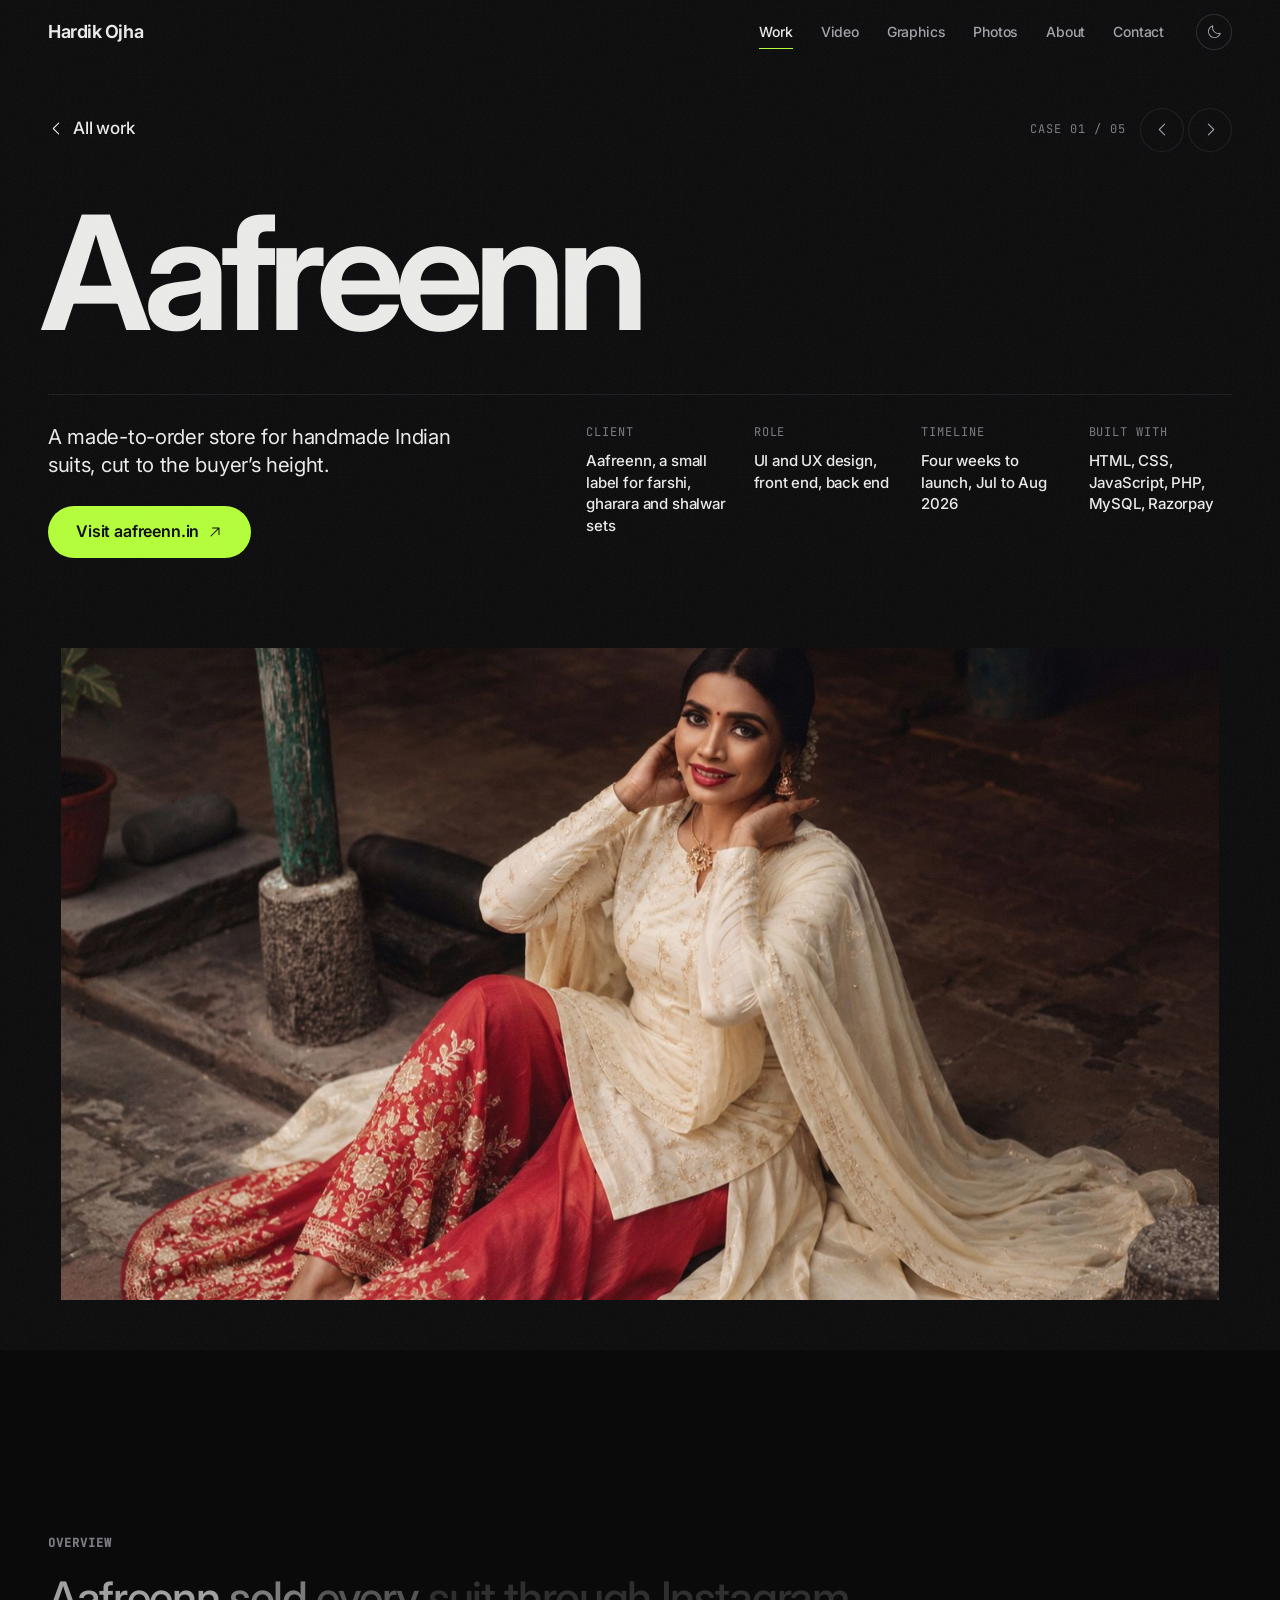
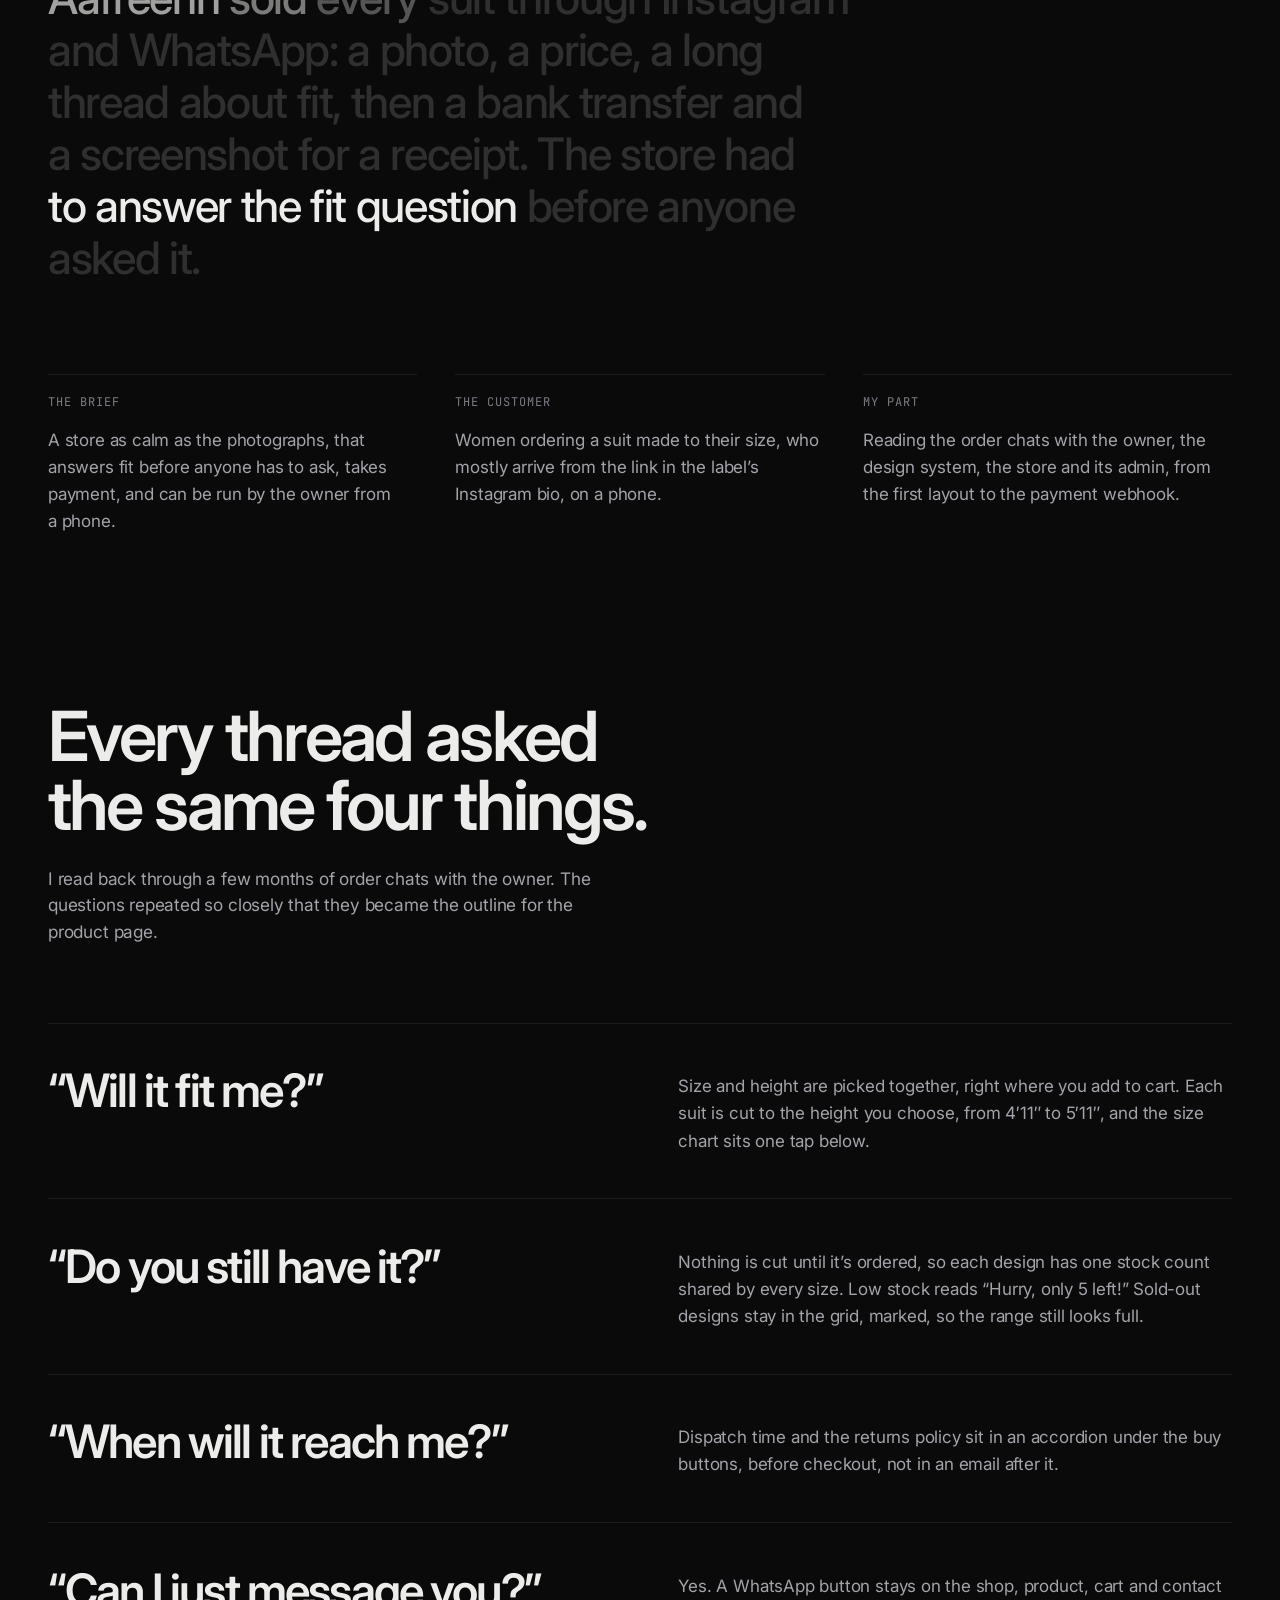
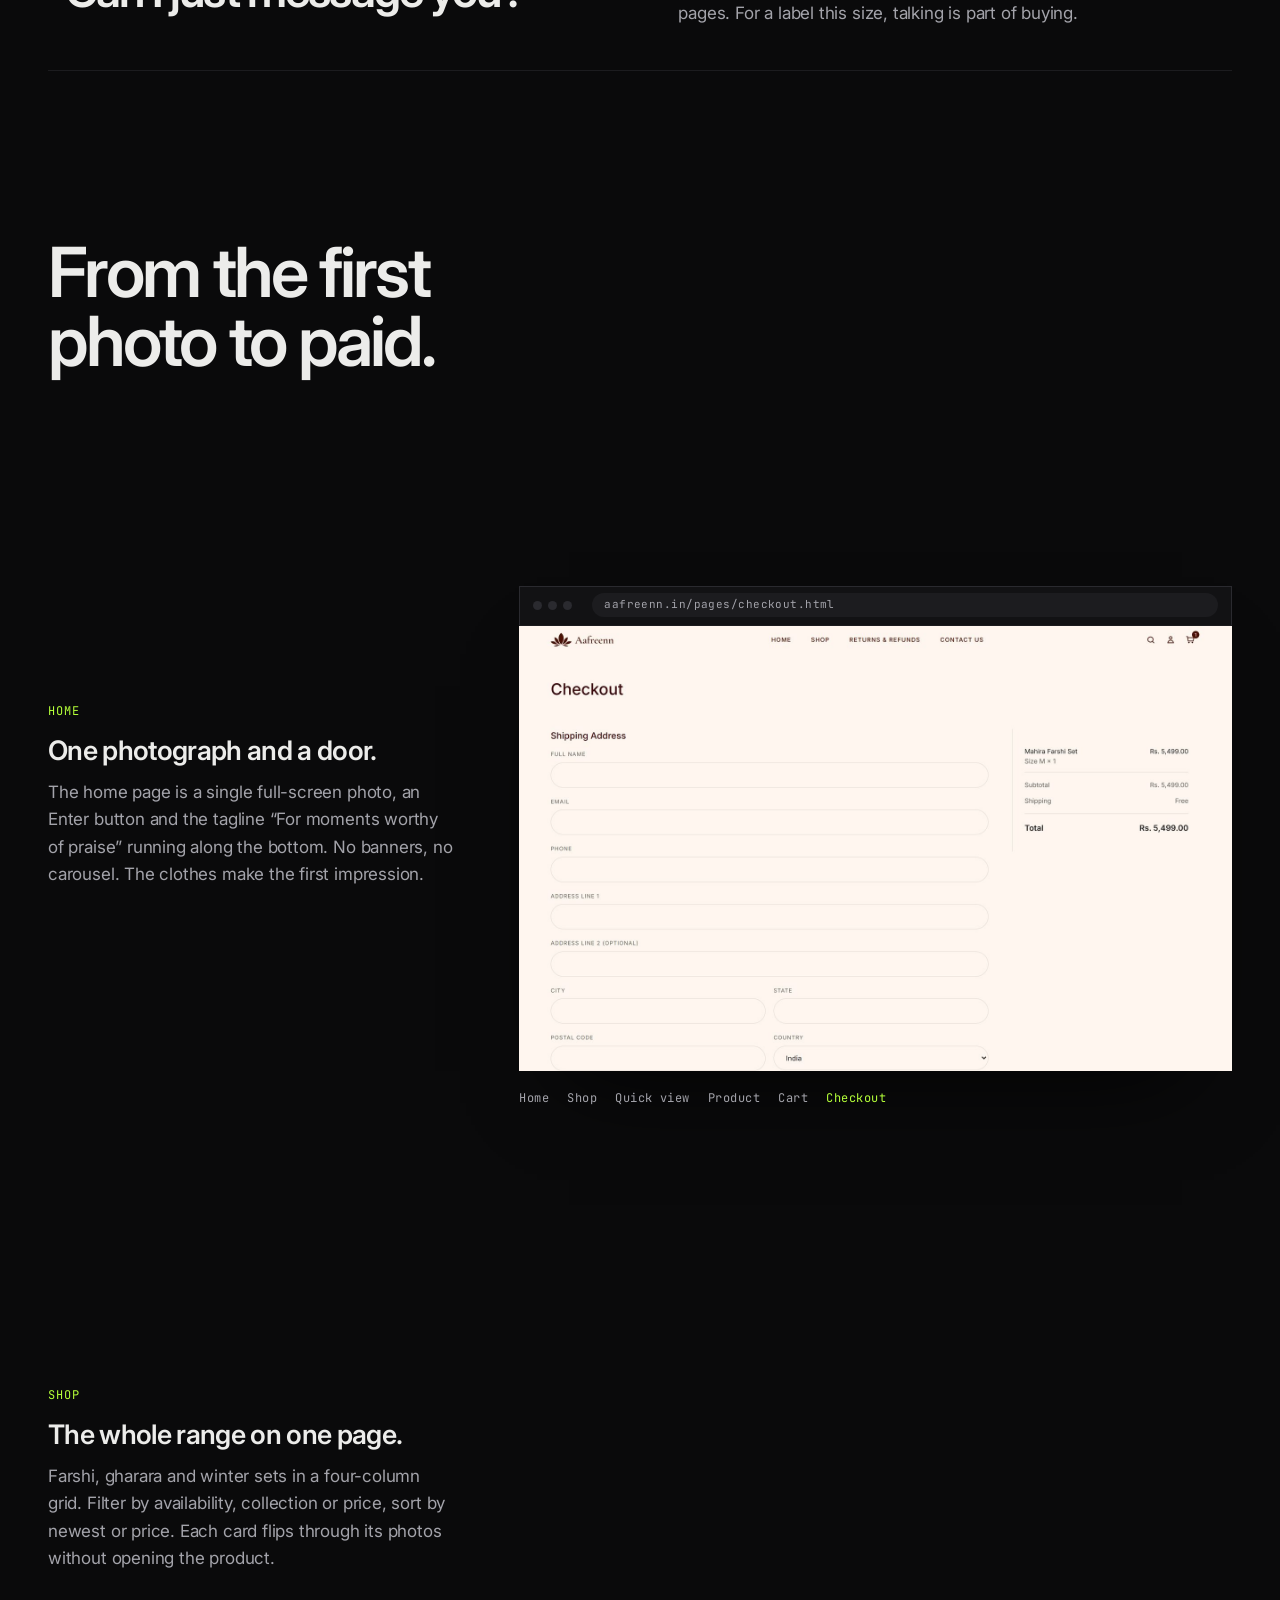
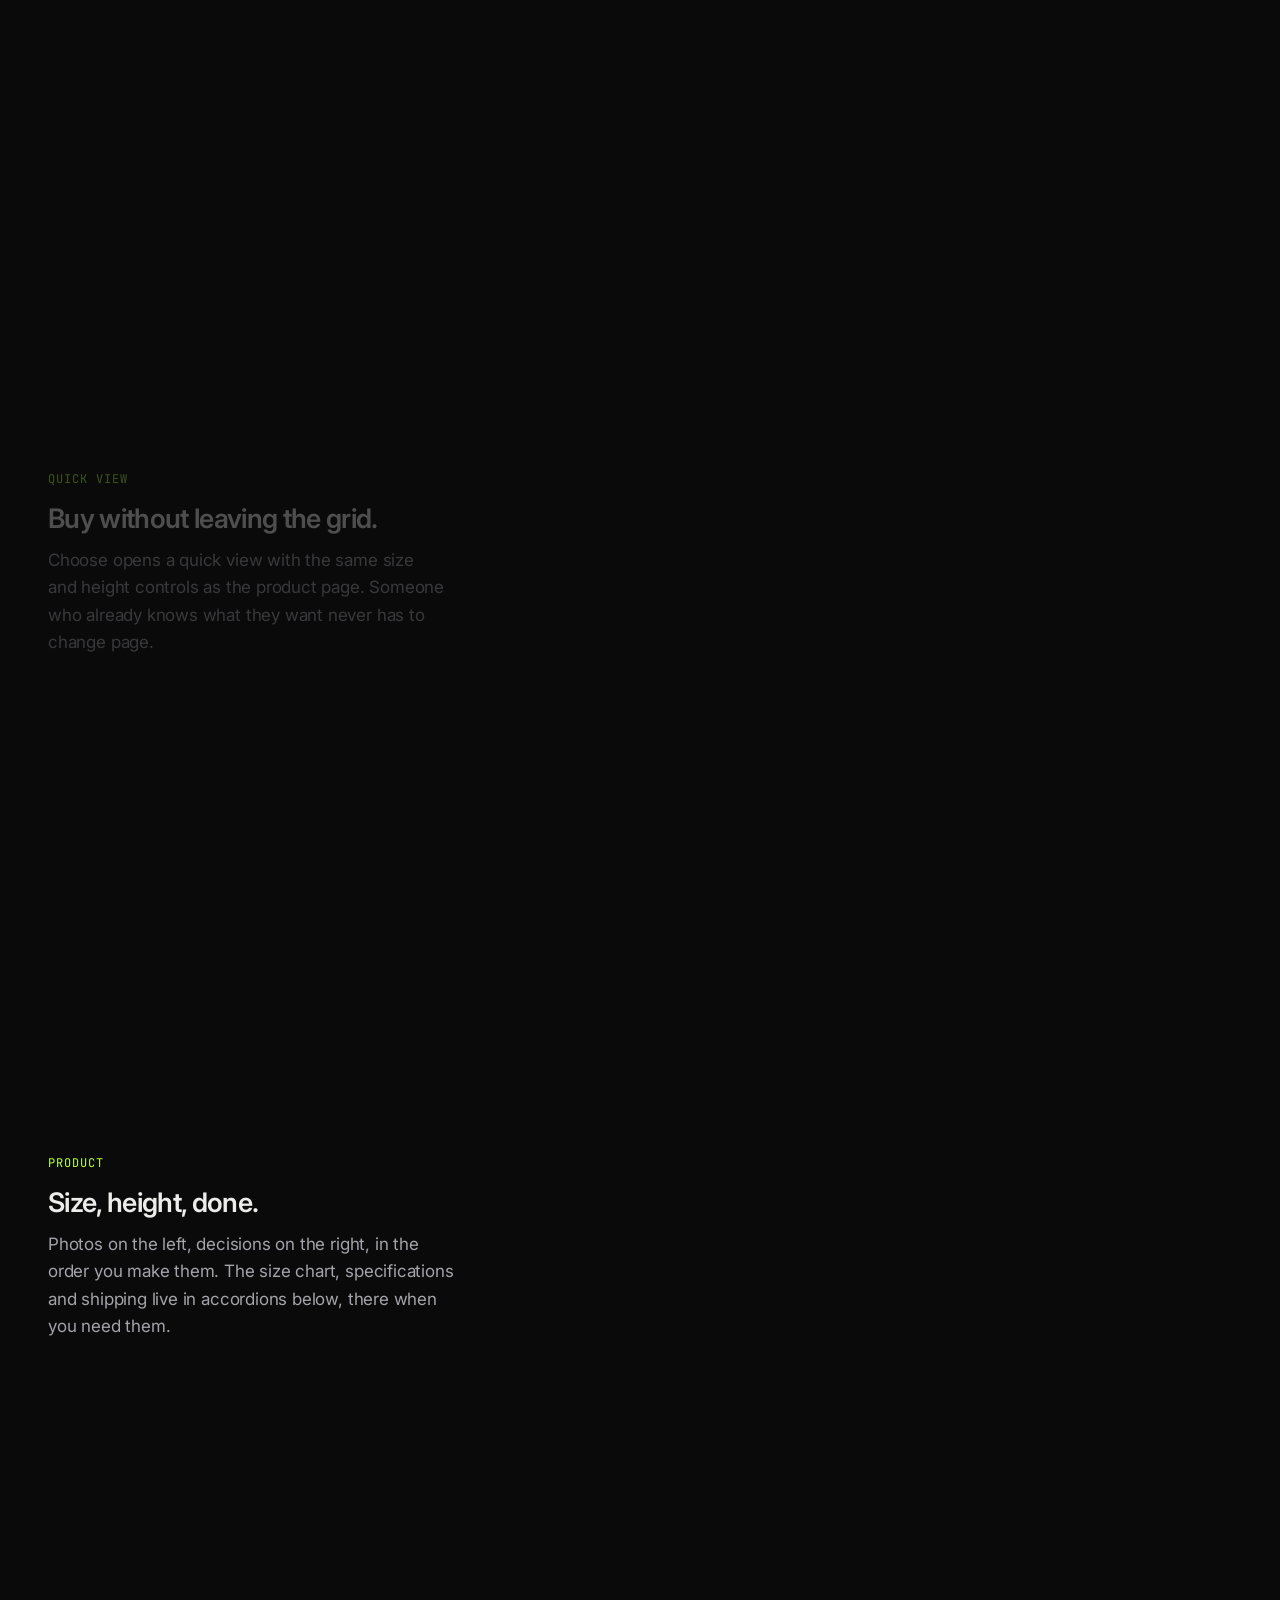
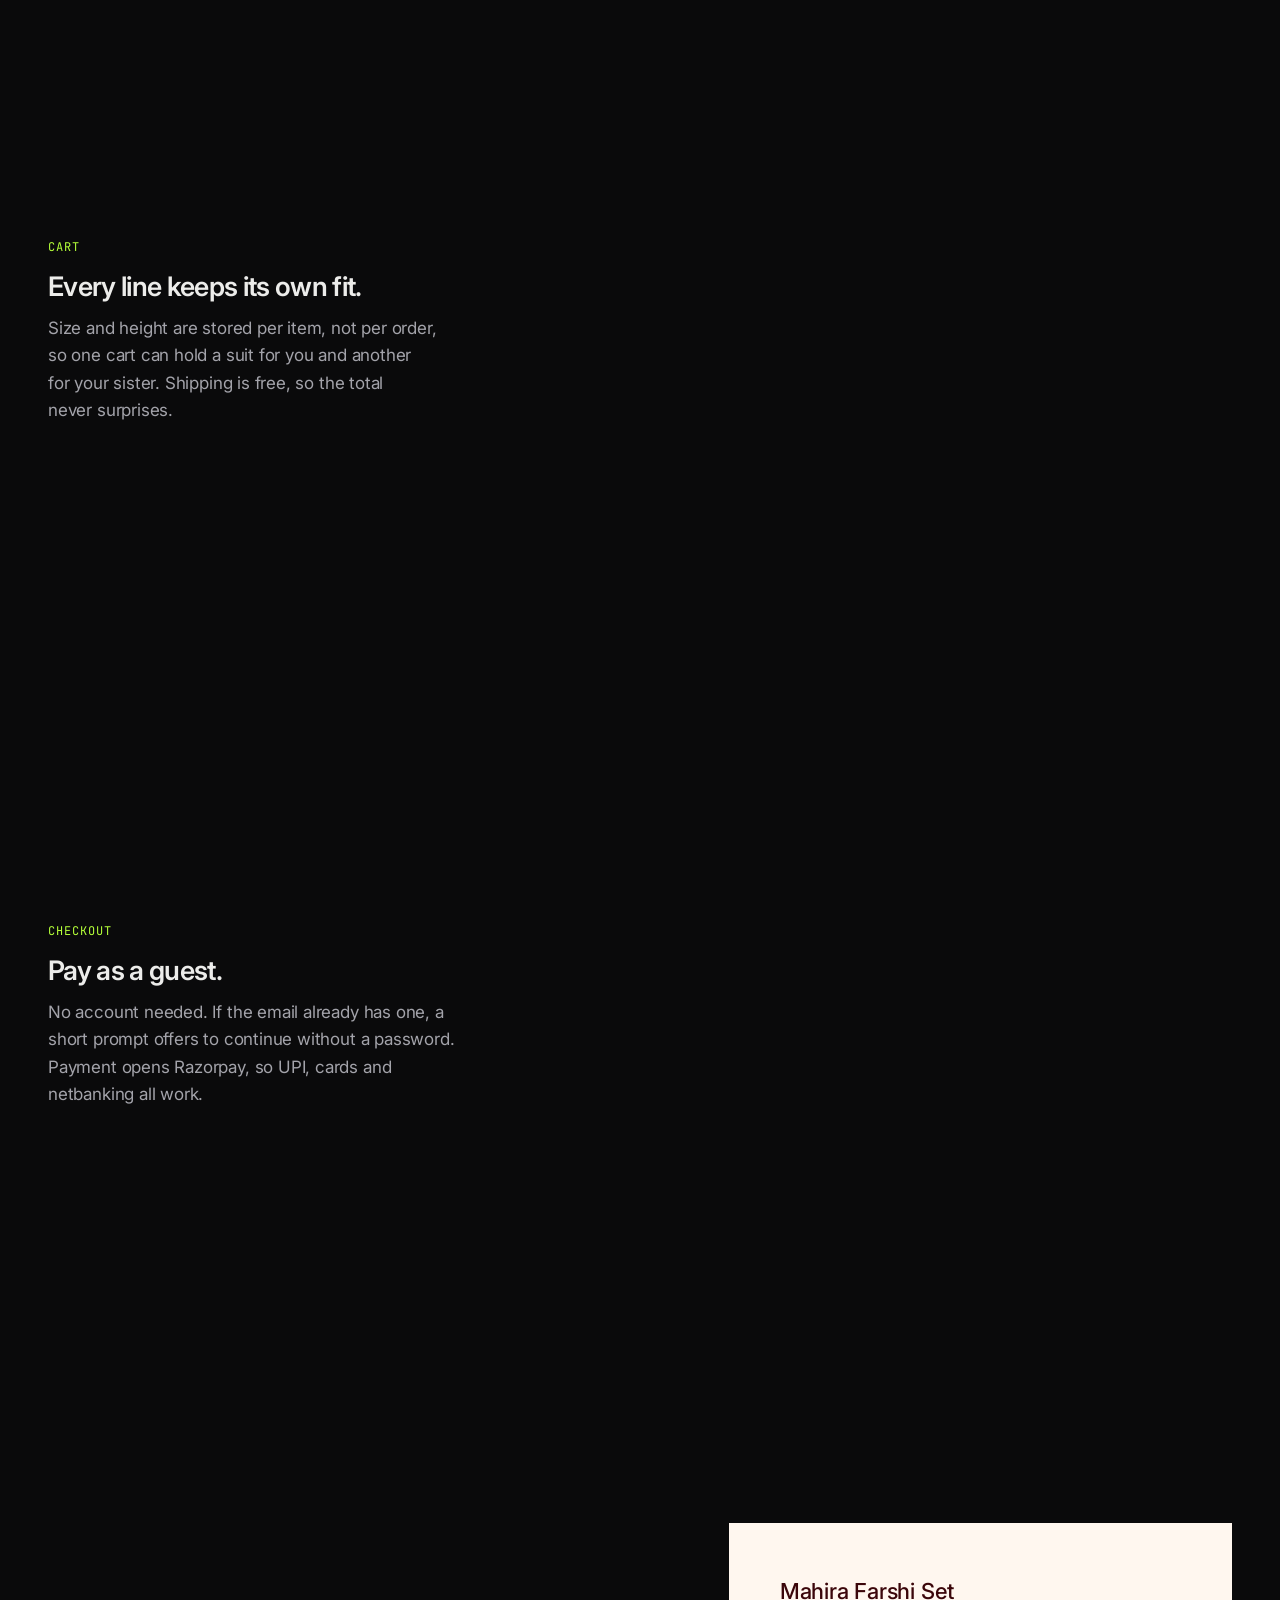
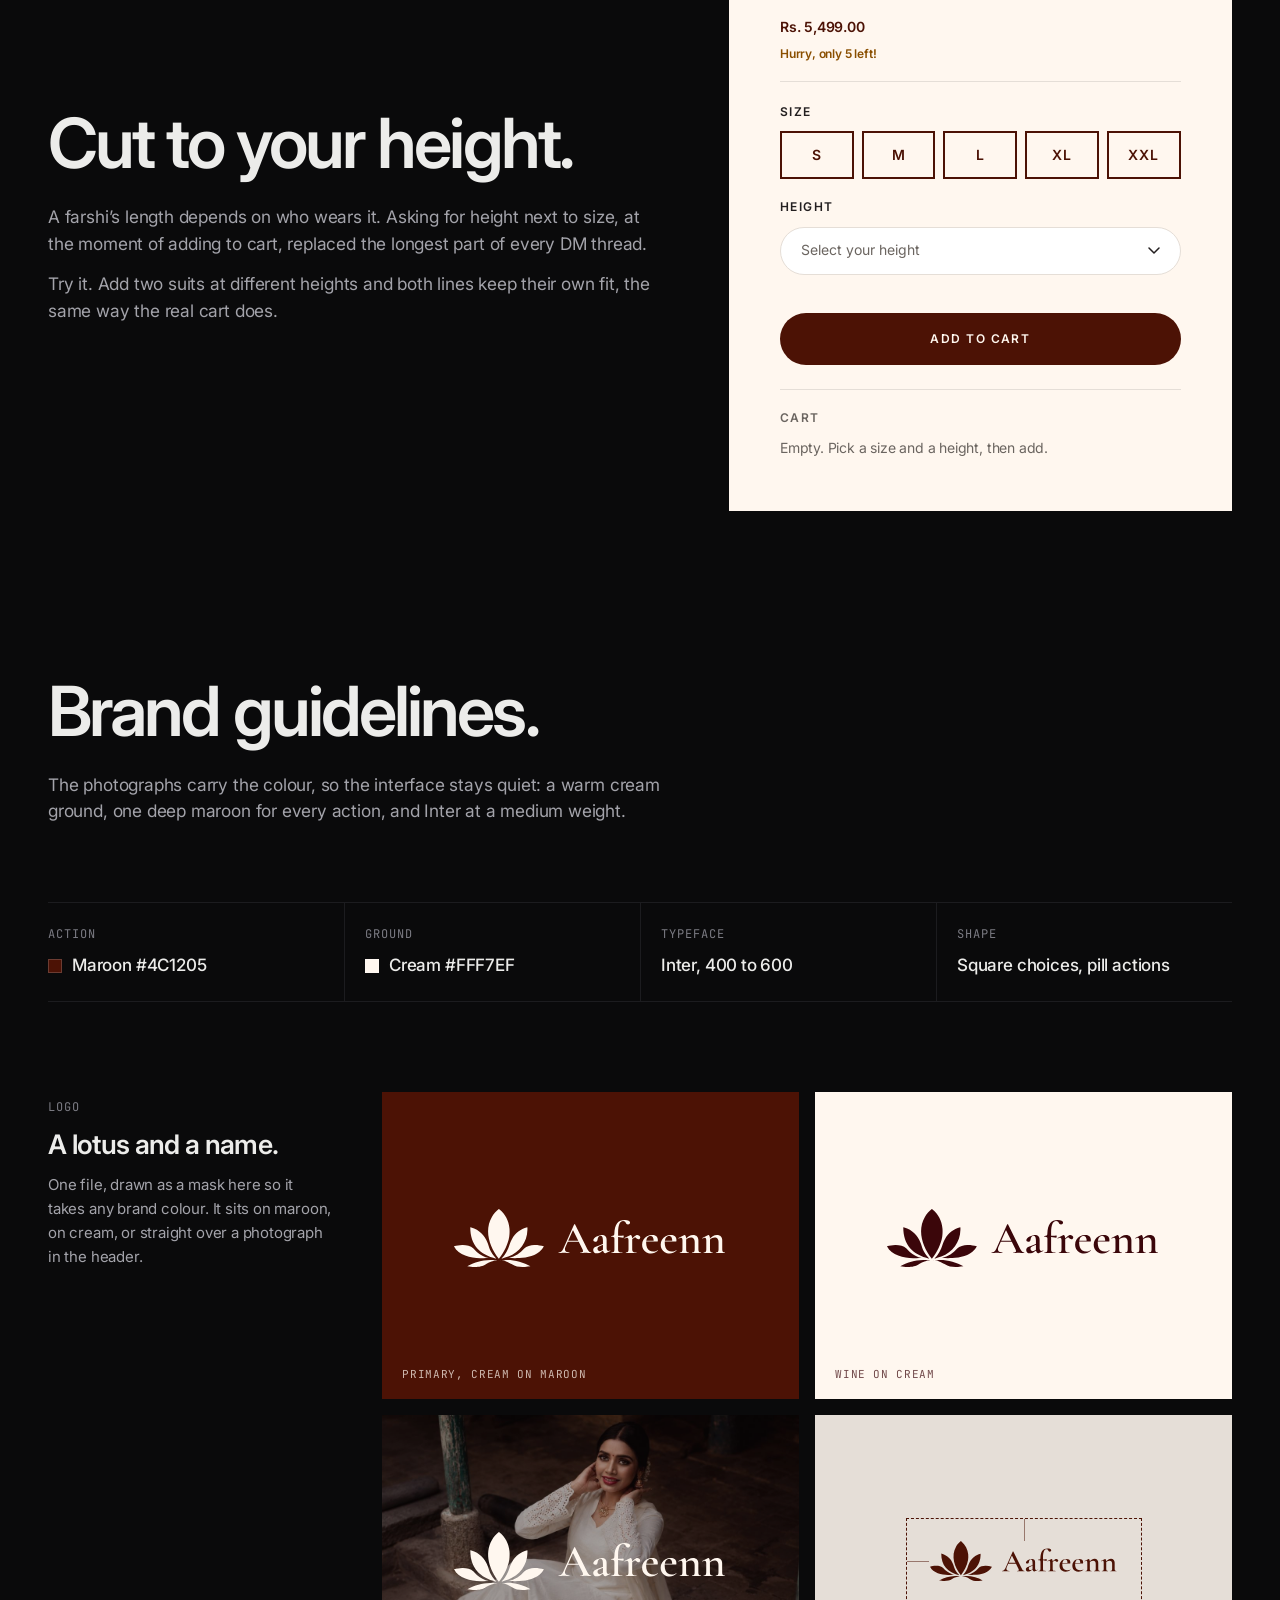
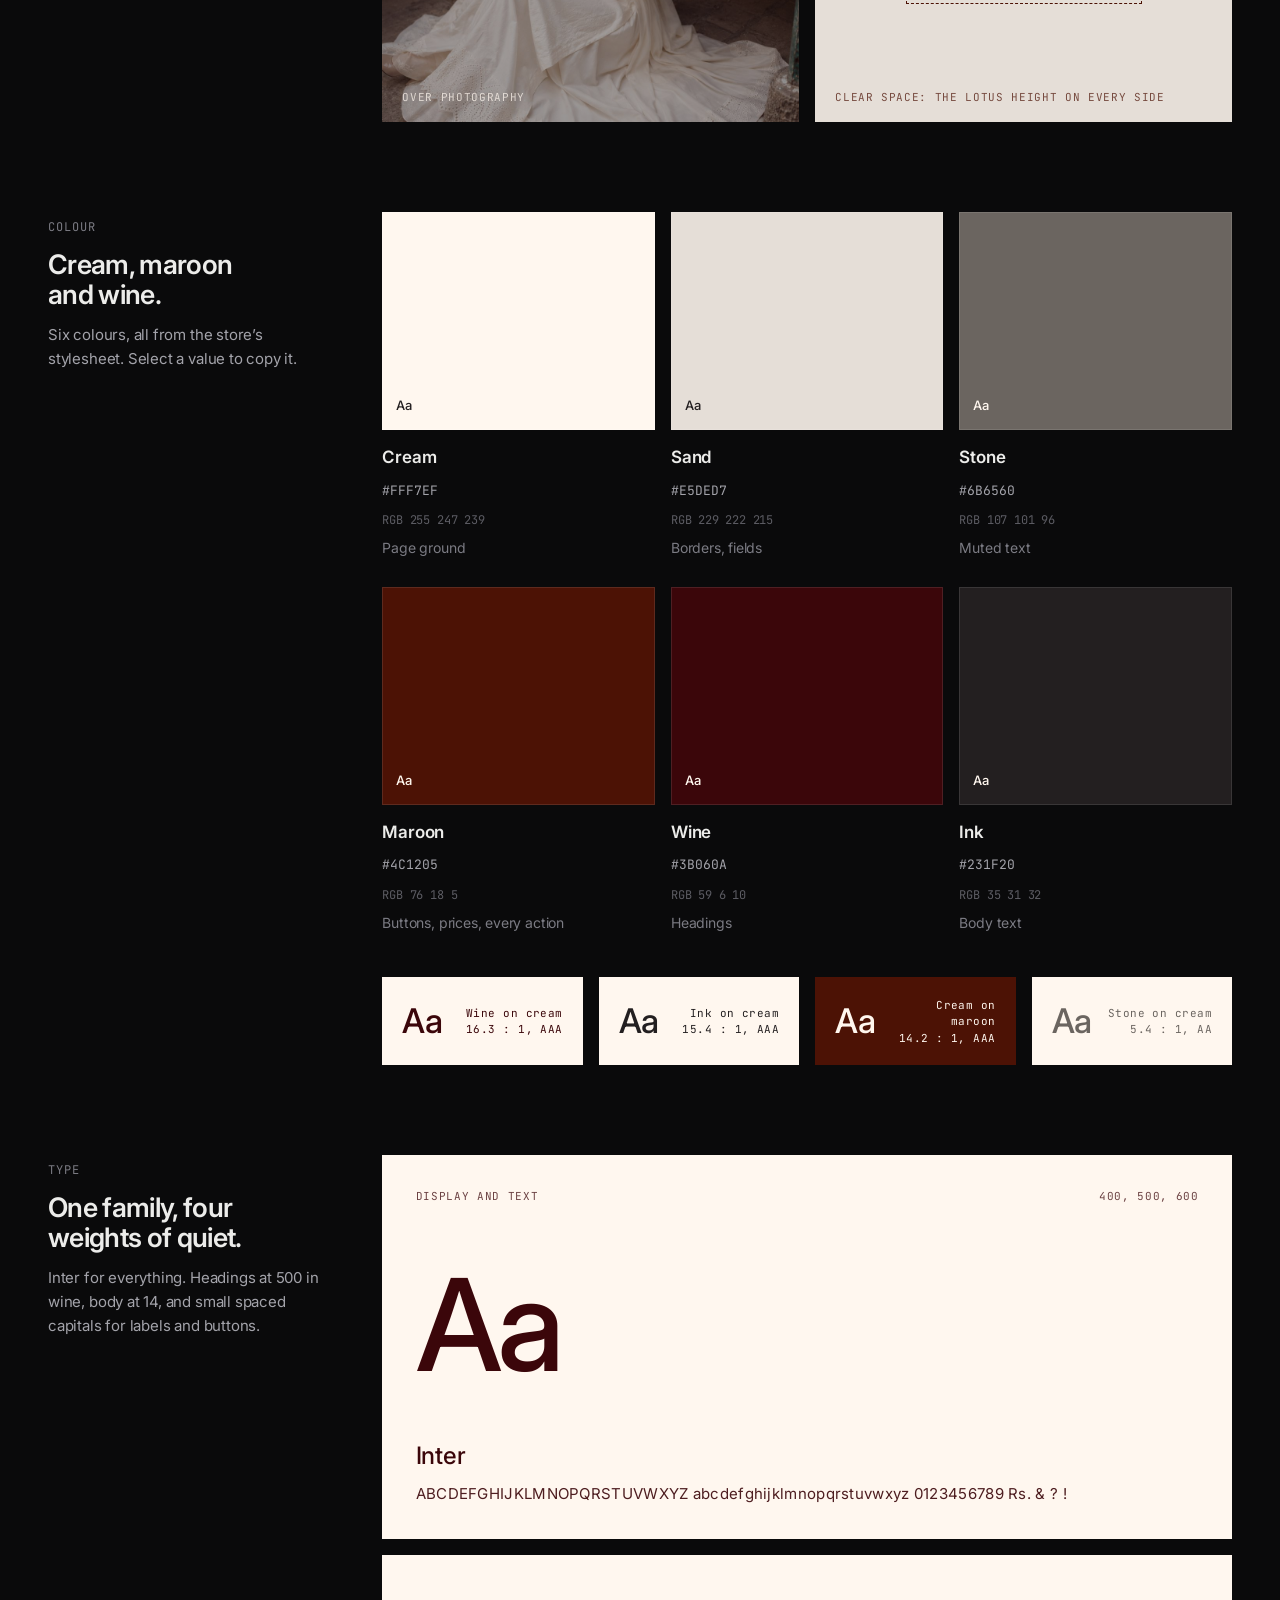
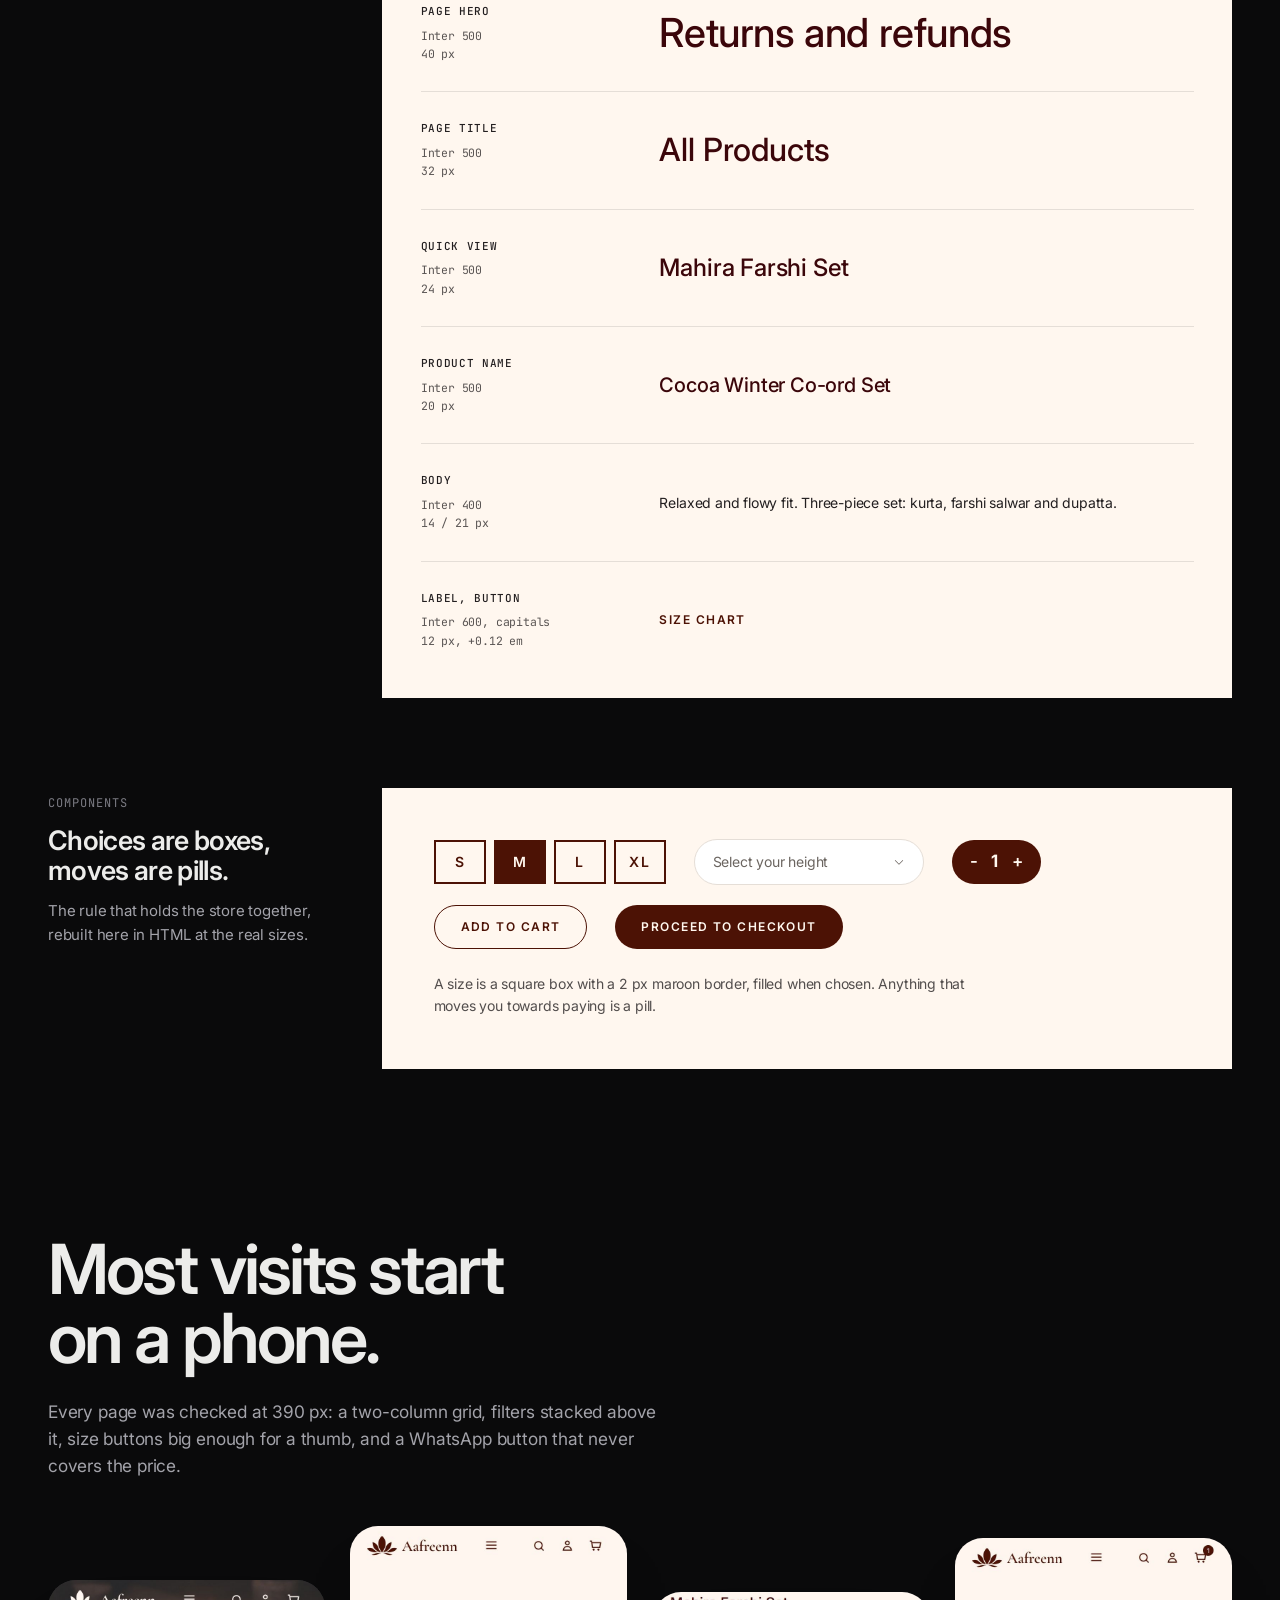
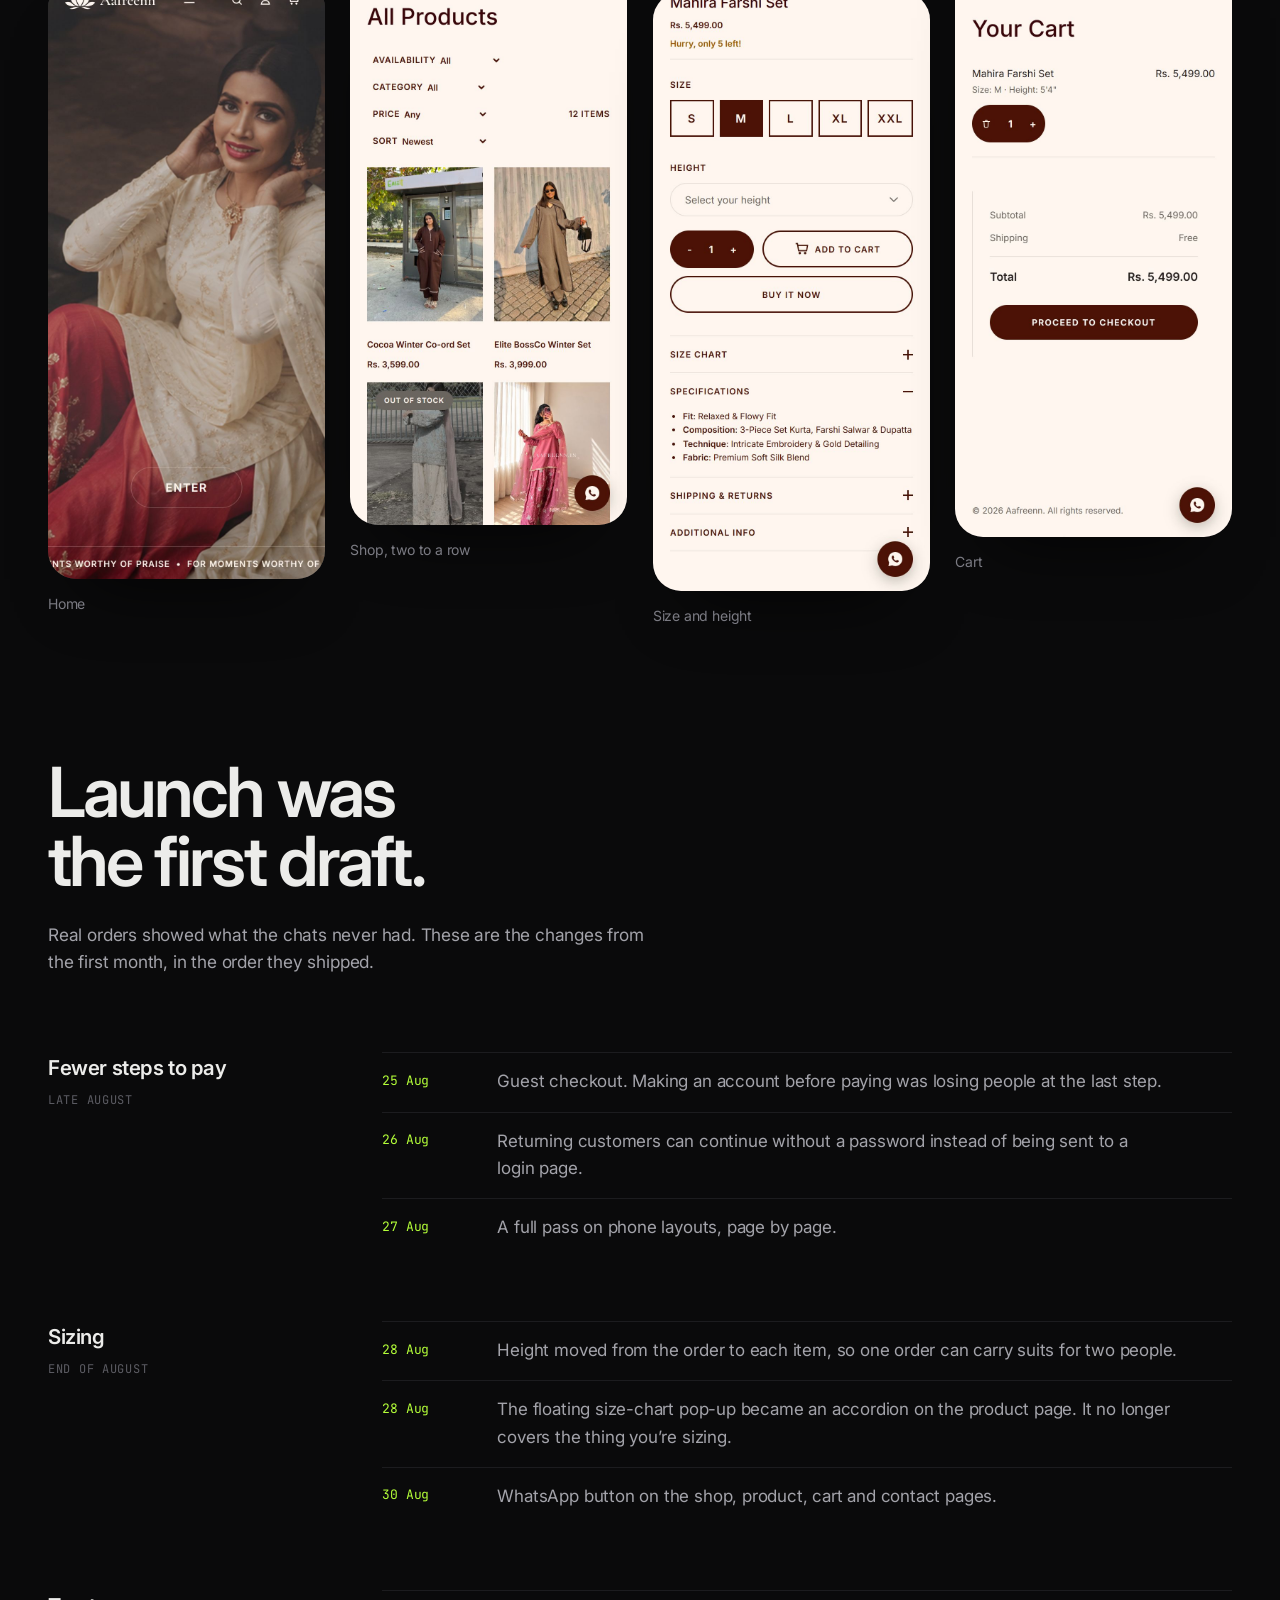
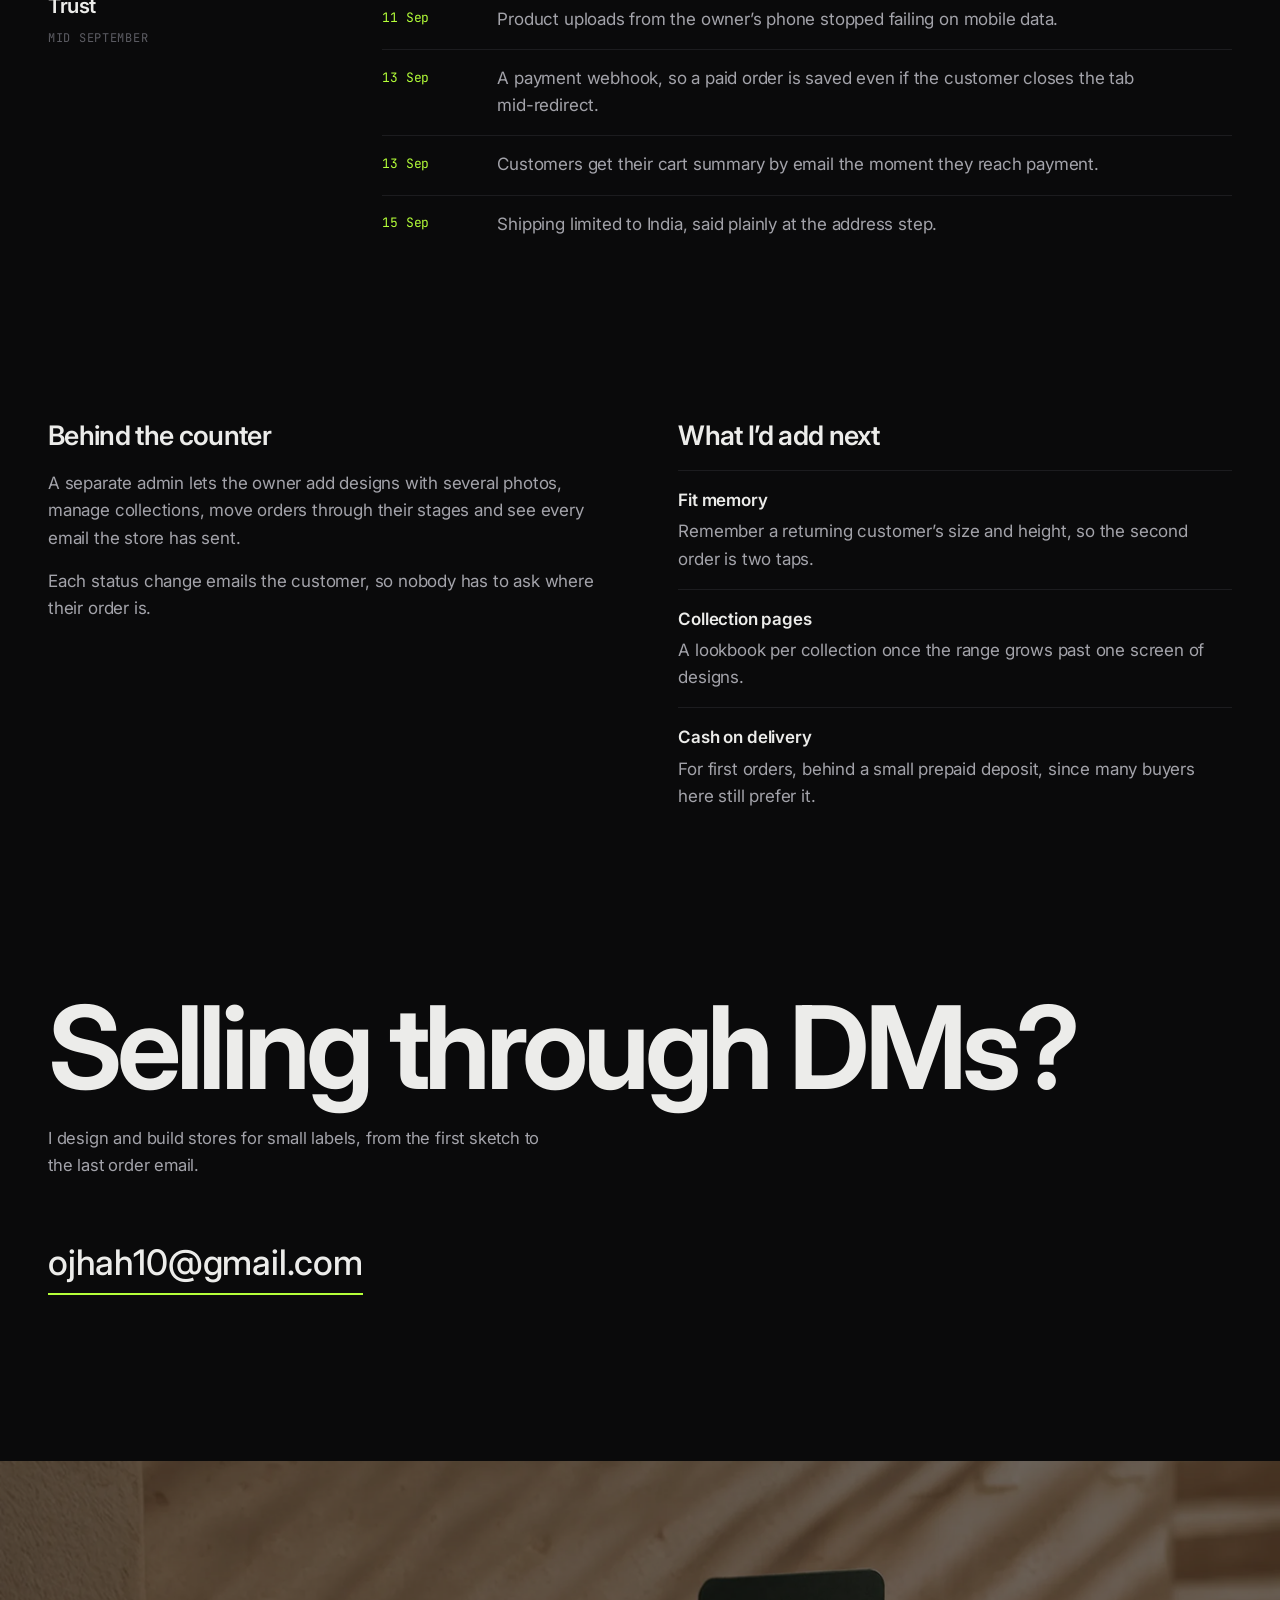
==== aafreenn.html @ a610a350 "Redesign: case study pages, restructured css/js, remove demo UI projects Co-Authored-By: Claude Sonn" ====
<!DOCTYPE html>
<html lang="en">
<head>
<meta charset="UTF-8">
<meta name="viewport" content="width=device-width, initial-scale=1.0">
<title>Aafreenn case study - Hardik Ojha</title>
<meta name="description" content="Designing and building aafreenn.in, a made-to-order store for handmade Indian suits: research, decisions, brand guidelines, key screens and what changed after launch.">
<meta name="theme-color" content="#0a0a0b">
<meta property="og:title" content="Aafreenn, a case study by Hardik Ojha">
<meta property="og:description" content="A made-to-order store for handmade Indian suits, cut to the buyer's height.">
<meta property="og:image" content="Assets/case-studies/aafreenn/photo-courtyard.jpg">
<link rel="preload" href="fonts/inter-latin-var.woff2" as="font" type="font/woff2" crossorigin>
<link rel="icon" href="data:image/svg+xml,%3Csvg xmlns=%27http://www.w3.org/2000/svg%27 viewBox=%270 0 32 32%27%3E%3Crect width=%2732%27 height=%2732%27 rx=%276%27 fill=%27%230a0a0b%27/%3E%3Crect x=%277%27 y=%2711%27 width=%2718%27 height=%2710%27 rx=%272%27 fill=%27%232a2a2f%27/%3E%3Crect x=%2715%27 y=%275%27 width=%272.5%27 height=%2722%27 fill=%27%23b4ff39%27/%3E%3C/svg%3E">
<link rel="stylesheet" href="vendor/lenis.css">
<link rel="stylesheet" href="css/main.css">
<link rel="stylesheet" href="css/study.css">
<link rel="stylesheet" href="css/study-aafreenn.css">
<script>try{var t=localStorage.getItem('ho-theme');if(t==='light')document.documentElement.dataset.theme=t}catch(e){}</script>
</head>
<body class="no-dock">

<a class="skip-link" href="#main">Skip to content</a>
<div class="grain" aria-hidden="true"></div>

<header class="topbar">
  <a class="logo" href="index.html">Hardik Ojha</a>
  <nav class="topnav" aria-label="Primary">
    <a href="index.html#interface" class="is-active">Work</a>
    <a href="index.html#edit">Video</a>
    <a href="graphics.html">Graphics</a>
    <a href="index.html#darkroom">Photos</a>
    <a href="index.html#credits">About</a>
    <a href="index.html#contact">Contact</a>
  </nav>
  <button class="theme-btn" id="themeBtn" type="button" aria-label="Switch to light mode"><span class="ic ic-moon" data-icon="moon"></span><span class="ic ic-sun" data-icon="sun"></span></button>
</header>

<main id="main" class="study study--aafreenn">

  <!-- Title card -->
  <header class="st-hero wrap">
    <div class="st-hero-top">
      <a class="link-arrow" href="index.html#interface"><span class="ic" data-icon="caret-left"></span> All work</a>
      <nav class="st-series" aria-label="Case studies">
        <span class="st-label">Case 01 / 05</span>
        <a href="evelyn-dew.html" aria-label="Previous case study: Evelyn Dew"><span class="ic" data-icon="caret-left"></span></a>
        <a href="bakhoor-al-barkaah.html" aria-label="Next case study: Bakhoor Al Barkaah"><span class="ic" data-icon="caret-right"></span></a>
      </nav>
    </div>
    <h1 class="st-title" data-split>Aafreenn</h1>
    <div class="st-hero-foot">
      <div data-intro>
        <p class="st-sum">A made-to-order store for handmade Indian suits, cut to the buyer&rsquo;s height.</p>
        <div class="st-hero-cta">
          <a class="btn btn--neon" href="https://aafreenn.in" target="_blank" rel="noopener noreferrer">Visit aafreenn.in <span class="ic" data-icon="arrow-up-right"></span></a>
        </div>
      </div>
      <dl class="st-meta" data-intro style="--d:.5s">
        <div><dt>Client</dt><dd>Aafreenn, a small label for farshi, gharara and shalwar sets</dd></div>
        <div><dt>Role</dt><dd>UI and UX design, front end, back end</dd></div>
        <div><dt>Timeline</dt><dd>Four weeks to launch, Jul to Aug 2026</dd></div>
        <div><dt>Built with</dt><dd>HTML, CSS, JavaScript, PHP, MySQL, Razorpay</dd></div>
      </dl>
    </div>
  </header>

  <figure class="st-cover">
    <div class="st-cover-frame">
      <img src="Assets/case-studies/aafreenn/photo-courtyard.jpg" alt="A model in an ivory embroidered kurta and red farshi salwar, seated in a stone courtyard" width="1672" height="1174" fetchpriority="high">
    </div>
  </figure>

  <!-- Intro -->
  <section class="st-sec wrap" aria-labelledby="intro-h">
    <h2 class="st-label" id="intro-h">Overview</h2>
    <p class="st-statement" data-words style="margin-top:20px">Aafreenn sold every suit through Instagram and WhatsApp: a photo, a price, a long thread about fit, then a bank transfer and a screenshot for a receipt. The store had to answer the fit question before anyone asked it.</p>
    <div class="st-intro-grid">
      <div data-reveal><span class="st-label">The brief</span><p>A store as calm as the photographs, that answers fit before anyone has to ask, takes payment, and can be run by the owner from a phone.</p></div>
      <div data-reveal style="--d:.08s"><span class="st-label">The customer</span><p>Women ordering a suit made to their size, who mostly arrive from the link in the label&rsquo;s Instagram bio, on a phone.</p></div>
      <div data-reveal style="--d:.16s"><span class="st-label">My part</span><p>Reading the order chats with the owner, the design system, the store and its admin, from the first layout to the payment webhook.</p></div>
    </div>
  </section>

  <!-- The four questions -->
  <section class="st-sec wrap" aria-labelledby="asks-h">
    <div class="st-head">
      <h2 class="st-h2" id="asks-h" data-split>Every thread asked the same four things.</h2>
      <p class="st-lede" data-reveal>I read back through a few months of order chats with the owner. The questions repeated so closely that they became the outline for the product page.</p>
    </div>
    <ol class="asks">
      <li data-reveal>
        <p class="ask">&ldquo;Will it fit me?&rdquo;</p>
        <p class="answer">Size and height are picked together, right where you add to cart. Each suit is cut to the height you choose, from 4&prime;11&Prime; to 5&prime;11&Prime;, and the size chart sits one tap below.</p>
      </li>
      <li data-reveal>
        <p class="ask">&ldquo;Do you still have it?&rdquo;</p>
        <p class="answer">Nothing is cut until it&rsquo;s ordered, so each design has one stock count shared by every size. Low stock reads &ldquo;Hurry, only 5 left!&rdquo; Sold-out designs stay in the grid, marked, so the range still looks full.</p>
      </li>
      <li data-reveal>
        <p class="ask">&ldquo;When will it reach me?&rdquo;</p>
        <p class="answer">Dispatch time and the returns policy sit in an accordion under the buy buttons, before checkout, not in an email after it.</p>
      </li>
      <li data-reveal>
        <p class="ask">&ldquo;Can I just message you?&rdquo;</p>
        <p class="answer">Yes. A WhatsApp button stays on the shop, product, cart and contact pages. For a label this size, talking is part of buying.</p>
      </li>
    </ol>
  </section>

  <!-- Walkthrough -->
  <section class="st-sec" aria-labelledby="walk-h">
    <div class="wrap st-head">
      <h2 class="st-h2" id="walk-h" data-split>From the first photo to paid.</h2>
    </div>
    <div class="walk wrap">
      <div class="walk-steps">
        <article class="walk-step" data-shot="0">
          <p class="st-label">Home</p>
          <h3 class="st-h3">One photograph and a door.</h3>
          <p>The home page is a single full-screen photo, an Enter button and the tagline &ldquo;For moments worthy of praise&rdquo; running along the bottom. No banners, no carousel. The clothes make the first impression.</p>
          <img class="walk-inline" src="Assets/case-studies/aafreenn/screen-home.jpg" alt="Aafreenn home page: a full-screen photo with an Enter button" width="1600" height="1000" loading="lazy">
        </article>
        <article class="walk-step" data-shot="1">
          <p class="st-label">Shop</p>
          <h3 class="st-h3">The whole range on one page.</h3>
          <p>Farshi, gharara and winter sets in a four-column grid. Filter by availability, collection or price, sort by newest or price. Each card flips through its photos without opening the product.</p>
          <img class="walk-inline" src="Assets/case-studies/aafreenn/screen-shop.jpg" alt="Shop page: filters above a four-column grid of products" width="1600" height="1000" loading="lazy">
        </article>
        <article class="walk-step" data-shot="2">
          <p class="st-label">Quick view</p>
          <h3 class="st-h3">Buy without leaving the grid.</h3>
          <p>Choose opens a quick view with the same size and height controls as the product page. Someone who already knows what they want never has to change page.</p>
          <img class="walk-inline" src="Assets/case-studies/aafreenn/screen-quickview.jpg" alt="Quick view dialog over the shop grid with size and height controls" width="1600" height="1000" loading="lazy">
        </article>
        <article class="walk-step" data-shot="3">
          <p class="st-label">Product</p>
          <h3 class="st-h3">Size, height, done.</h3>
          <p>Photos on the left, decisions on the right, in the order you make them. The size chart, specifications and shipping live in accordions below, there when you need them.</p>
          <img class="walk-inline" src="Assets/case-studies/aafreenn/screen-pdp-size.jpg" alt="Product page with size M selected and the height list open" width="1600" height="1000" loading="lazy">
        </article>
        <article class="walk-step" data-shot="4">
          <p class="st-label">Cart</p>
          <h3 class="st-h3">Every line keeps its own fit.</h3>
          <p>Size and height are stored per item, not per order, so one cart can hold a suit for you and another for your sister. Shipping is free, so the total never surprises.</p>
          <img class="walk-inline" src="Assets/case-studies/aafreenn/screen-cart.jpg" alt="Cart with one item showing size M and height 5 feet 4" width="1600" height="1000" loading="lazy">
        </article>
        <article class="walk-step" data-shot="5">
          <p class="st-label">Checkout</p>
          <h3 class="st-h3">Pay as a guest.</h3>
          <p>No account needed. If the email already has one, a short prompt offers to continue without a password. Payment opens Razorpay, so UPI, cards and netbanking all work.</p>
          <img class="walk-inline" src="Assets/case-studies/aafreenn/screen-checkout.jpg" alt="Checkout with a shipping address form and order summary" width="1600" height="1222" loading="lazy">
        </article>
      </div>

      <div class="walk-stage" aria-hidden="true">
        <div class="browser">
          <div class="browser-bar">
            <i></i><i></i><i></i>
            <span class="browser-url mono" id="walkUrl">aafreenn.in</span>
          </div>
          <div class="browser-view">
            <img class="is-on" src="Assets/case-studies/aafreenn/screen-home.jpg" alt="" width="1600" height="1000" data-url="aafreenn.in">
            <img src="Assets/case-studies/aafreenn/screen-shop.jpg" alt="" width="1600" height="1000" loading="lazy" data-url="aafreenn.in/pages/shop.html">
            <img src="Assets/case-studies/aafreenn/screen-quickview.jpg" alt="" width="1600" height="1000" loading="lazy" data-url="aafreenn.in/pages/shop.html">
            <img src="Assets/case-studies/aafreenn/screen-pdp-size.jpg" alt="" width="1600" height="1000" loading="lazy" data-url="aafreenn.in/pages/product.html?slug=mahira-farshi-set">
            <img src="Assets/case-studies/aafreenn/screen-cart.jpg" alt="" width="1600" height="1000" loading="lazy" data-url="aafreenn.in/pages/cart.html">
            <img src="Assets/case-studies/aafreenn/screen-checkout.jpg" alt="" width="1600" height="1222" loading="lazy" data-url="aafreenn.in/pages/checkout.html">
          </div>
        </div>
        <ol class="walk-index mono" id="walkIndex">
          <li class="is-on">Home</li><li>Shop</li><li>Quick view</li><li>Product</li><li>Cart</li><li>Checkout</li>
        </ol>
      </div>
    </div>
  </section>

  <!-- Fit demo -->
  <section class="st-sec wrap fit" id="fit" aria-labelledby="fit-h">
    <div class="fit-copy">
      <h2 class="st-h2" id="fit-h" data-split>Cut to your height.</h2>
      <p class="st-lede" data-reveal>A farshi&rsquo;s length depends on who wears it. Asking for height next to size, at the moment of adding to cart, replaced the longest part of every DM thread.</p>
      <p class="st-lede" data-reveal>Try it. Add two suits at different heights and both lines keep their own fit, the same way the real cart does.</p>
    </div>
    <div class="fit-demo plate plate--pad" data-reveal style="--d:.1s">
      <form class="demo" id="fitDemo" novalidate>
        <p class="demo-name">Mahira Farshi Set</p>
        <p class="demo-price">Rs. 5,499.00</p>
        <p class="demo-stock">Hurry, only 5 left!</p>
        <hr>
        <fieldset class="demo-field">
          <legend class="demo-label">Size</legend>
          <div class="demo-sizes">
            <label><input type="radio" name="size" value="S"><span>S</span></label>
            <label><input type="radio" name="size" value="M"><span>M</span></label>
            <label><input type="radio" name="size" value="L"><span>L</span></label>
            <label><input type="radio" name="size" value="XL"><span>XL</span></label>
            <label><input type="radio" name="size" value="XXL"><span>XXL</span></label>
          </div>
        </fieldset>
        <div class="demo-field">
          <label class="demo-label" for="demoHeight">Height</label>
          <select class="demo-select" id="demoHeight" name="height">
            <option value="">Select your height</option>
          </select>
        </div>
        <p class="demo-error" id="demoError" role="alert"></p>
        <button class="demo-add" type="submit">Add to cart</button>
        <div class="demo-cart" aria-live="polite">
          <p class="demo-label">Cart</p>
          <ul id="demoCart"></ul>
          <p class="demo-empty" id="demoEmpty">Empty. Pick a size and a height, then add.</p>
        </div>
      </form>
    </div>
  </section>

  <!-- Brand guidelines -->
  <section class="st-sec wrap" aria-labelledby="guide-h">
    <div class="st-head">
      <h2 class="st-h2" id="guide-h" data-split>Brand guidelines.</h2>
      <p class="st-lede" data-reveal>The photographs carry the colour, so the interface stays quiet: a warm cream ground, one deep maroon for every action, and Inter at a medium weight.</p>
    </div>

    <dl class="gd-quick" data-reveal>
      <div><dt>Action</dt><dd><i class="gd-dot" style="--c:#4c1205"></i>Maroon #4C1205</dd></div>
      <div><dt>Ground</dt><dd><i class="gd-dot" style="--c:#fff7ef"></i>Cream #FFF7EF</dd></div>
      <div><dt>Typeface</dt><dd>Inter, 400 to 600</dd></div>
      <div><dt>Shape</dt><dd>Square choices, pill actions</dd></div>
    </dl>

    <div class="gd-block">
      <div class="gd-side">
        <span class="st-label">Logo</span>
        <h3 class="st-h3">A lotus and a name.</h3>
        <p>One file, drawn as a mask here so it takes any brand colour. It sits on maroon, on cream, or straight over a photograph in the header.</p>
      </div>
      <div class="gd-main gd-logos">
        <figure class="gd-logo plate" style="--pb:#4c1205;--pi:#fff7ef" data-reveal><span class="a-logo" role="img" aria-label="Aafreenn logo in cream on maroon"></span><figcaption>Primary, cream on maroon</figcaption></figure>
        <figure class="gd-logo plate" data-reveal style="--pb:#fff7ef;--pi:#3b060a;--d:.06s"><span class="a-logo" role="img" aria-label="Aafreenn logo in wine on cream"></span><figcaption>Wine on cream</figcaption></figure>
        <figure class="gd-logo gd-logo--photo plate" style="--pb:#231f20" data-reveal><img src="Assets/case-studies/aafreenn/photo-ivory.jpg" alt="" width="1400" height="788" loading="lazy"><span class="a-logo" role="img" aria-label="Aafreenn logo in cream over a photograph"></span><figcaption>Over photography</figcaption></figure>
        <figure class="gd-logo plate" data-reveal style="--pb:#e5ded7;--pi:#4c1205;--d:.06s"><span class="gd-clear" style="--x:22px"><span class="a-logo a-logo--sm" role="img" aria-label="Aafreenn logo with its clear space marked"></span></span><figcaption>Clear space: the lotus height on every side</figcaption></figure>
      </div>
    </div>

    <div class="gd-block">
      <div class="gd-side">
        <span class="st-label">Colour</span>
        <h3 class="st-h3">Cream, maroon and wine.</h3>
        <p>Six colours, all from the store&rsquo;s stylesheet. Select a value to copy it.</p>
      </div>
      <div class="gd-main">
        <ul class="gd-swatches">
          <li class="gd-sw" data-reveal><span class="gd-chip" style="--c:#fff7ef;--k:#231f20">Aa</span><span class="gd-sw-info"><span class="gd-sw-name">Cream</span><button class="gd-hex" type="button" data-copy="#FFF7EF" aria-label="Copy #FFF7EF"><span class="gd-hex-t">#FFF7EF</span><span class="ic" data-icon="copy"></span></button><span class="gd-rgb">RGB 255 247 239</span><span class="gd-use">Page ground</span></span></li>
          <li class="gd-sw" data-reveal style="--d:.04s"><span class="gd-chip" style="--c:#e5ded7;--k:#231f20">Aa</span><span class="gd-sw-info"><span class="gd-sw-name">Sand</span><button class="gd-hex" type="button" data-copy="#E5DED7" aria-label="Copy #E5DED7"><span class="gd-hex-t">#E5DED7</span><span class="ic" data-icon="copy"></span></button><span class="gd-rgb">RGB 229 222 215</span><span class="gd-use">Borders, fields</span></span></li>
          <li class="gd-sw" data-reveal style="--d:.08s"><span class="gd-chip" style="--c:#6b6560;--k:#fff7ef">Aa</span><span class="gd-sw-info"><span class="gd-sw-name">Stone</span><button class="gd-hex" type="button" data-copy="#6B6560" aria-label="Copy #6B6560"><span class="gd-hex-t">#6B6560</span><span class="ic" data-icon="copy"></span></button><span class="gd-rgb">RGB 107 101 96</span><span class="gd-use">Muted text</span></span></li>
          <li class="gd-sw" data-reveal style="--d:.12s"><span class="gd-chip" style="--c:#4c1205;--k:#fff7ef">Aa</span><span class="gd-sw-info"><span class="gd-sw-name">Maroon</span><button class="gd-hex" type="button" data-copy="#4C1205" aria-label="Copy #4C1205"><span class="gd-hex-t">#4C1205</span><span class="ic" data-icon="copy"></span></button><span class="gd-rgb">RGB 76 18 5</span><span class="gd-use">Buttons, prices, every action</span></span></li>
          <li class="gd-sw" data-reveal style="--d:.16s"><span class="gd-chip" style="--c:#3b060a;--k:#fff7ef">Aa</span><span class="gd-sw-info"><span class="gd-sw-name">Wine</span><button class="gd-hex" type="button" data-copy="#3B060A" aria-label="Copy #3B060A"><span class="gd-hex-t">#3B060A</span><span class="ic" data-icon="copy"></span></button><span class="gd-rgb">RGB 59 6 10</span><span class="gd-use">Headings</span></span></li>
          <li class="gd-sw" data-reveal style="--d:.2s"><span class="gd-chip" style="--c:#231f20;--k:#fff7ef">Aa</span><span class="gd-sw-info"><span class="gd-sw-name">Ink</span><button class="gd-hex" type="button" data-copy="#231F20" aria-label="Copy #231F20"><span class="gd-hex-t">#231F20</span><span class="ic" data-icon="copy"></span></button><span class="gd-rgb">RGB 35 31 32</span><span class="gd-use">Body text</span></span></li>
        </ul>
        <div class="gd-pairs" data-reveal>
          <p class="gd-pair plate" style="--pb:#fff7ef;--pi:#3b060a"><b>Aa</b><span>Wine on cream<br>16.3 : 1, AAA</span></p>
          <p class="gd-pair plate" style="--pb:#fff7ef;--pi:#231f20"><b>Aa</b><span>Ink on cream<br>15.4 : 1, AAA</span></p>
          <p class="gd-pair plate" style="--pb:#4c1205;--pi:#fff7ef"><b>Aa</b><span>Cream on maroon<br>14.2 : 1, AAA</span></p>
          <p class="gd-pair plate" style="--pb:#fff7ef;--pi:#6b6560"><b>Aa</b><span>Stone on cream<br>5.4 : 1, AA</span></p>
        </div>
      </div>
    </div>

    <div class="gd-block">
      <div class="gd-side">
        <span class="st-label">Type</span>
        <h3 class="st-h3">One family, four weights of quiet.</h3>
        <p>Inter for everything. Headings at 500 in wine, body at 14, and small spaced capitals for labels and buttons.</p>
      </div>
      <div class="gd-main">
        <div class="gd-faces">
          <div class="gd-face plate" style="--pb:#fff7ef;--pi:#3b060a" data-reveal>
            <p class="gd-face-top"><span>Display and text</span><span>400, 500, 600</span></p>
            <p class="gd-aa" style="font-family:Inter;font-weight:500;letter-spacing:-.04em" aria-hidden="true">Aa</p>
            <div>
              <p class="gd-face-name" style="font-weight:500">Inter</p>
              <p class="gd-glyphs" aria-hidden="true">ABCDEFGHIJKLMNOPQRSTUVWXYZ abcdefghijklmnopqrstuvwxyz 0123456789 Rs. &amp; ? !</p>
            </div>
          </div>
        </div>
        <div class="gd-scale plate" style="--pb:#fff7ef;--pi:#231f20;--pl:#e5ded7" data-reveal>
          <div class="gd-row"><span class="gd-role">Page hero</span><span class="gd-sample" style="font-size:40px;font-weight:500;color:#3b060a;letter-spacing:-.01em;line-height:1.1">Returns and refunds</span><span class="gd-spec">Inter 500<br>40 px</span></div>
          <div class="gd-row"><span class="gd-role">Page title</span><span class="gd-sample" style="font-size:32px;font-weight:500;color:#3b060a;line-height:1.15">All Products</span><span class="gd-spec">Inter 500<br>32 px</span></div>
          <div class="gd-row"><span class="gd-role">Quick view</span><span class="gd-sample" style="font-size:24px;font-weight:500;color:#3b060a">Mahira Farshi Set</span><span class="gd-spec">Inter 500<br>24 px</span></div>
          <div class="gd-row"><span class="gd-role">Product name</span><span class="gd-sample" style="font-size:20px;font-weight:500;color:#3b060a">Cocoa Winter Co-ord Set</span><span class="gd-spec">Inter 500<br>20 px</span></div>
          <div class="gd-row"><span class="gd-role">Body</span><span class="gd-sample" style="font-size:14px;line-height:1.5">Relaxed and flowy fit. Three-piece set: kurta, farshi salwar and dupatta.</span><span class="gd-spec">Inter 400<br>14 / 21 px</span></div>
          <div class="gd-row"><span class="gd-role">Label, button</span><span class="gd-sample" style="font-size:12px;font-weight:600;letter-spacing:.12em;text-transform:uppercase;color:#4c1205">Size chart</span><span class="gd-spec">Inter 600, capitals<br>12 px, +0.12 em</span></div>
        </div>
      </div>
    </div>

    <div class="gd-block">
      <div class="gd-side">
        <span class="st-label">Components</span>
        <h3 class="st-h3">Choices are boxes, moves are pills.</h3>
        <p>The rule that holds the store together, rebuilt here in HTML at the real sizes.</p>
      </div>
      <div class="gd-main">
        <div class="plate plate--pad" style="--pb:#fff7ef;--pi:#231f20" data-reveal>
          <div class="gd-parts" aria-hidden="true">
            <span class="a-sizes"><span class="a-size">S</span><span class="a-size is-on">M</span><span class="a-size">L</span><span class="a-size">XL</span></span>
            <span class="a-select">Select your height <span class="ic" data-icon="caret-right"></span></span>
            <span class="a-qty">-<b>1</b>+</span>
            <span class="a-btn a-btn--line">Add to cart</span>
            <span class="a-btn a-btn--solid">Proceed to checkout</span>
          </div>
          <p class="gd-parts-note">A size is a square box with a 2 px maroon border, filled when chosen. Anything that moves you towards paying is a pill.</p>
        </div>
      </div>
    </div>
  </section>

  <!-- Phones -->
  <section class="st-sec wrap" aria-labelledby="phones-h">
    <div class="st-head">
      <h2 class="st-h2" id="phones-h" data-split>Most visits start on a phone.</h2>
      <p class="st-lede" data-reveal>Every page was checked at 390 px: a two-column grid, filters stacked above it, size buttons big enough for a thumb, and a WhatsApp button that never covers the price.</p>
    </div>
    <div class="st-phones">
      <figure class="st-phone" data-speed="0.4"><div class="st-phone-frame"><img src="Assets/case-studies/aafreenn/phone-home.jpg" alt="Home page on a phone" width="780" height="1688" loading="lazy"></div><figcaption>Home</figcaption></figure>
      <figure class="st-phone" data-speed="-0.5"><div class="st-phone-frame"><img src="Assets/case-studies/aafreenn/phone-shop.jpg" alt="Shop page on a phone, two products per row" width="780" height="1688" loading="lazy"></div><figcaption>Shop, two to a row</figcaption></figure>
      <figure class="st-phone" data-speed="0.6"><div class="st-phone-frame"><img src="Assets/case-studies/aafreenn/phone-pdp-info.jpg" alt="Product choices on a phone: size, height, quantity and buttons" width="780" height="1688" loading="lazy"></div><figcaption>Size and height</figcaption></figure>
      <figure class="st-phone" data-speed="-0.3"><div class="st-phone-frame"><img src="Assets/case-studies/aafreenn/phone-cart.jpg" alt="Cart on a phone" width="780" height="1688" loading="lazy"></div><figcaption>Cart</figcaption></figure>
    </div>
  </section>

  <!-- After launch -->
  <section class="st-sec wrap" aria-labelledby="after-h">
    <div class="st-head">
      <h2 class="st-h2" id="after-h" data-split>Launch was the first draft.</h2>
      <p class="st-lede" data-reveal>Real orders showed what the chats never had. These are the changes from the first month, in the order they shipped.</p>
    </div>
    <div class="st-log">
      <div class="st-log-group">
        <h3>Fewer steps to pay<small>Late August</small></h3>
        <ol>
          <li><time datetime="2026-08-25">25 Aug</time><p>Guest checkout. Making an account before paying was losing people at the last step.</p></li>
          <li style="--d:.08s"><time datetime="2026-08-26">26 Aug</time><p>Returning customers can continue without a password instead of being sent to a login page.</p></li>
          <li style="--d:.16s"><time datetime="2026-08-27">27 Aug</time><p>A full pass on phone layouts, page by page.</p></li>
        </ol>
      </div>
      <div class="st-log-group">
        <h3>Sizing<small>End of August</small></h3>
        <ol>
          <li><time datetime="2026-08-28">28 Aug</time><p>Height moved from the order to each item, so one order can carry suits for two people.</p></li>
          <li style="--d:.08s"><time datetime="2026-08-28">28 Aug</time><p>The floating size-chart pop-up became an accordion on the product page. It no longer covers the thing you&rsquo;re sizing.</p></li>
          <li style="--d:.16s"><time datetime="2026-08-30">30 Aug</time><p>WhatsApp button on the shop, product, cart and contact pages.</p></li>
        </ol>
      </div>
      <div class="st-log-group">
        <h3>Trust<small>Mid September</small></h3>
        <ol>
          <li><time datetime="2026-09-11">11 Sep</time><p>Product uploads from the owner&rsquo;s phone stopped failing on mobile data.</p></li>
          <li style="--d:.08s"><time datetime="2026-09-13">13 Sep</time><p>A payment webhook, so a paid order is saved even if the customer closes the tab mid-redirect.</p></li>
          <li style="--d:.16s"><time datetime="2026-09-13">13 Sep</time><p>Customers get their cart summary by email the moment they reach payment.</p></li>
          <li style="--d:.24s"><time datetime="2026-09-15">15 Sep</time><p>Shipping limited to India, said plainly at the address step.</p></li>
        </ol>
      </div>
    </div>
  </section>

  <!-- Behind the counter, next -->
  <section class="st-sec wrap st-close" aria-labelledby="close-h">
    <div data-reveal>
      <h2 class="st-h3" id="close-h">Behind the counter</h2>
      <div class="st-body">
        <p>A separate admin lets the owner add designs with several photos, manage collections, move orders through their stages and see every email the store has sent.</p>
        <p>Each status change emails the customer, so nobody has to ask where their order is.</p>
      </div>
    </div>
    <div data-reveal style="--d:.08s">
      <h2 class="st-h3">What I&rsquo;d add next</h2>
      <dl class="st-next-list">
        <div><dt>Fit memory</dt><dd>Remember a returning customer&rsquo;s size and height, so the second order is two taps.</dd></div>
        <div><dt>Collection pages</dt><dd>A lookbook per collection once the range grows past one screen of designs.</dd></div>
        <div><dt>Cash on delivery</dt><dd>For first orders, behind a small prepaid deposit, since many buyers here still prefer it.</dd></div>
      </dl>
    </div>
  </section>

  <!-- Contact -->
  <section class="st-contact wrap" aria-labelledby="end-h">
    <h2 class="contact-title" id="end-h" data-split>Selling through DMs?</h2>
    <p class="lede" data-reveal>I design and build stores for small labels, from the first sketch to the last order email.</p>
    <div class="contact-mail" data-reveal><a class="mail-link" href="mailto:ojhah10@gmail.com">ojhah10@gmail.com</a></div>
  </section>

  <!-- Next case -->
  <a class="st-nextcase" href="bakhoor-al-barkaah.html">
    <img src="Assets/case-studies/bakhoor/hero.webp" alt="" width="1920" height="1080" loading="lazy">
    <span class="st-nextcase-in wrap">
      <span><span class="st-label">Next case</span><span class="st-nextcase-name">Bakhoor Al Barkaah</span></span>
      <span class="st-nextcase-go"><span class="ic" data-icon="arrow-right"></span></span>
    </span>
  </a>
</main>

<footer class="footer wrap">
  <span>&copy; <span id="year"></span> Hardik Ojha</span>
  <a href="#main" class="link-arrow">Back to top <span class="ic" data-icon="arrow-up"></span></a>
</footer>

<script src="vendor/gsap.min.js"></script>
<script src="vendor/ScrollTrigger.min.js"></script>
<script src="vendor/lenis.min.js"></script>
<script src="js/icons.js"></script>
<script src="js/study.js"></script>
<script src="js/study-aafreenn.js"></script>
<script src="js/theme.js"></script>
</body>
</html>
---- vendor/lenis.css ----
html.lenis,
html.lenis body {
  height: auto;
}

.lenis:not(.lenis-autoToggle).lenis-stopped {
  overflow: clip;
}

.lenis [data-lenis-prevent],
.lenis [data-lenis-prevent-wheel],
.lenis [data-lenis-prevent-touch],
.lenis [data-lenis-prevent-vertical],
.lenis [data-lenis-prevent-horizontal] {
  overscroll-behavior: contain;
}

.lenis.lenis-smooth iframe {
  pointer-events: none;
}

.lenis.lenis-autoToggle {
  transition-property: overflow;
  transition-duration: 1ms;
  transition-behavior: allow-discrete;
}
---- css/main.css ----
/* =========================================================
   Hardik Ojha portfolio, concept "The Cut"
   Dark only (by brief). One accent: neon green.
   Radius rules: media/panels 0, timeline clips 2px, buttons pill.
   z-index scale: content 1, loupe 30, topbar/dock 40, prompt 50, grain 60, slate 80
   ========================================================= */

/* Inter 4 (SIL OFL), Latin subset, variable: wght 100-900, opsz 14-32 (Display cut kicks in as size grows) */
@font-face { font-family: 'Inter'; src: url('../fonts/inter-latin-var.woff2') format('woff2'); font-weight: 100 900; font-display: swap; }
@font-face { font-family: 'JetBrains Mono'; src: url('../fonts/jetbrains-mono-400.woff2') format('woff2'); font-weight: 400; font-display: swap; }
@font-face { font-family: 'JetBrains Mono'; src: url('../fonts/jetbrains-mono-500.woff2') format('woff2'); font-weight: 500; font-display: swap; }

:root {
  --black: #0a0a0b;
  --g900: #121214;
  --g850: #17171a;
  --g800: #1c1c1f;
  --g700: #2a2a2f;
  --g500: #5c5c63;
  --g400: #7b7b83;
  --g300: #a3a3aa;
  --white: #ececea;
  --neon: #b4ff39;
  --neon-15: rgb(180 255 57 / .15);
  --neon-glow: 0 0 18px rgb(180 255 57 / .45);

  --f-display: 'Inter', system-ui, -apple-system, sans-serif;
  --f-body: 'Inter', system-ui, -apple-system, 'Segoe UI', sans-serif;
  --f-mono: 'JetBrains Mono', ui-monospace, 'Cascadia Mono', monospace;

  /* Critically damped spring (damping 1.0), sampled: no overshoot, settles softly */
  --ease: linear(0, 0.0575 4.2%, 0.1802 8.3%, 0.3206 12.5%, 0.4549 16.7%, 0.5727 20.8%, 0.6709 25%, 0.7499 29.2%, 0.812 33.3%, 0.86 37.5%, 0.8965 41.7%, 0.9239 45.8%, 0.9444 50%, 0.9596 54.2%, 0.9707 58.3%, 0.9789 62.5%, 0.9848 66.7%, 0.9891 70.8%, 0.9922 75%, 0.9944 79.2%, 0.996 83.3%, 0.9972 87.5%, 0.998 91.7%, 0.9986 95.8%, 1);
  --glass: blur(20px) saturate(180%);
  --topbar: 64px;
  --dock: 56px;
  --gutter: clamp(16px, 4vw, 48px);
  --max: 1400px;

  color-scheme: dark;
}

*, *::before, *::after { box-sizing: border-box; }
html { -webkit-text-size-adjust: 100%; }
html, body { overflow-x: clip; }

body {
  margin: 0;
  background: var(--black);
  color: var(--g300);
  font-family: var(--f-body);
  font-size: 17px;
  line-height: 1.6;
  letter-spacing: -.011em;
  font-optical-sizing: auto;
  -webkit-font-smoothing: antialiased;
  -moz-osx-font-smoothing: grayscale;
  padding-bottom: var(--dock);
}

img, video, canvas { display: block; max-width: 100%; }
a { color: inherit; text-decoration: none; }
button { font: inherit; color: inherit; background: none; border: 0; padding: 0; cursor: pointer; touch-action: manipulation; }
a, button { -webkit-tap-highlight-color: transparent; }
.h2, .hero-title, .contact-title, .case-name, .cr-name { text-wrap: balance; }
h1, h2, h3, p, figure, dl, dd, ol, ul { margin: 0; }
ol, ul { padding: 0; list-style: none; }
::selection { background: var(--neon); color: var(--black); }

:focus-visible { outline: 2px solid var(--neon); outline-offset: 3px; }

.wrap { width: 100%; max-width: var(--max); margin-inline: auto; padding-inline: var(--gutter); }
.mono { font-family: var(--f-mono); font-size: 12px; letter-spacing: .04em; }

.h2 {
  font-family: var(--f-display);
  font-weight: 600;
  color: var(--white);
  font-size: clamp(2.2rem, 5vw, 4.2rem);
  line-height: 1.04;
  letter-spacing: -.032em;
  max-width: 16ch;
}
.h3 {
  font-family: var(--f-display);
  font-weight: 550;
  color: var(--white);
  font-size: clamp(1.4rem, 2.4vw, 2rem);
  letter-spacing: -.022em;
}
.lede { margin-top: 18px; max-width: 52ch; font-size: clamp(16px, 1.3vw, 19px); }

.ic { display: inline-flex; width: 1em; height: 1em; flex: none; }
.ic svg { width: 100%; height: 100%; }

.skip-link {
  position: fixed; left: 16px; top: -60px; z-index: 90;
  background: var(--neon); color: var(--black); padding: 10px 16px; border-radius: 999px; font-weight: 700;
}
.skip-link:focus { top: 12px; }

/* ---------- Buttons and links ---------- */
.btn {
  display: inline-flex; align-items: center; justify-content: center; gap: 8px;
  height: 52px; padding: 0 28px; border-radius: 999px;
  font-weight: 600; font-size: 16px; letter-spacing: -.01em; white-space: nowrap;
  transition: transform .4s var(--ease), background-color .3s, color .3s, box-shadow .3s;
}
.btn--neon { background: var(--neon); color: var(--black); }
.btn--neon:hover { box-shadow: var(--neon-glow); }
.btn--ghost { color: var(--white); box-shadow: inset 0 0 0 1px rgb(236 236 234 / .35); background: rgb(10 10 11 / .35); backdrop-filter: var(--glass); -webkit-backdrop-filter: var(--glass); }
.btn--ghost:hover { box-shadow: inset 0 0 0 1px var(--white); }
.btn--sm { height: 40px; padding: 0 18px; font-size: 14px; }

.link-arrow {
  display: inline-flex; align-items: center; gap: 8px;
  color: var(--white); font-weight: 500;
  background: linear-gradient(var(--neon), var(--neon)) left bottom / 0 1px no-repeat;
  padding-bottom: 2px;
  transition: background-size .4s var(--ease), color .2s;
}
.link-arrow:hover { background-size: 100% 1px; color: var(--neon); }
.link-arrow .ic { transition: transform .4s var(--ease); }
.link-arrow:hover .ic { transform: translate(2px, -2px); }

/* Glass: one translucent layer over content, with a lit top edge */
.glass {
  color: #fff;
  background: linear-gradient(180deg, rgb(255 255 255 / .26), rgb(255 255 255 / .08));
  backdrop-filter: var(--glass); -webkit-backdrop-filter: var(--glass);
  box-shadow: inset 0 1px 0 rgb(255 255 255 / .5), inset 0 0 0 1px rgb(255 255 255 / .16), 0 16px 40px -12px rgb(0 0 0 / .55);
}
@media (prefers-reduced-transparency: reduce) {
  .glass { background: rgb(28 28 31 / .96); backdrop-filter: none; -webkit-backdrop-filter: none; }
}
@media (prefers-contrast: more) {
  .glass { background: rgb(10 10 11 / .92); box-shadow: inset 0 0 0 2px #fff; }
}

/* ---------- Grain ---------- */
.grain {
  position: fixed; inset: -50%; z-index: 60; pointer-events: none; opacity: .07;
  background-image: url("data:image/svg+xml,%3Csvg xmlns='http://www.w3.org/2000/svg' width='200' height='200'%3E%3Cfilter id='n'%3E%3CfeTurbulence type='fractalNoise' baseFrequency='.9' numOctaves='3' stitchTiles='stitch'/%3E%3C/filter%3E%3Crect width='100%25' height='100%25' filter='url(%23n)'/%3E%3C/svg%3E");
}
@media (prefers-reduced-motion: no-preference) {
  .grain { animation: grain 1s steps(6) infinite; }
}
@keyframes grain {
  0% { transform: translate(0, 0); } 20% { transform: translate(-3%, 2%); } 40% { transform: translate(2%, -4%); }
  60% { transform: translate(-4%, -1%); } 80% { transform: translate(3%, 3%); } 100% { transform: translate(0, 0); }
}

/* ---------- Slate loader ---------- */
.slate {
  position: fixed; inset: 0; z-index: 80; display: grid; place-items: center;
  background: var(--black);
}
.slate[hidden] { display: none; }
.clapper { width: min(440px, 82vw); }
.clapper-stick {
  height: 44px; transform-origin: 0 100%; transform: rotate(-22deg);
  background: repeating-linear-gradient(-55deg, var(--white) 0 26px, var(--black) 26px 52px);
  border: 2px solid var(--white);
}
.clapper-board {
  display: grid; grid-template-columns: 1fr 1fr; border: 2px solid var(--white); border-top: 0;
  background: var(--g900);
}
.clapper-row { padding: 12px 14px; border-top: 2px solid var(--white); display: flex; flex-direction: column; gap: 2px; }
.clapper-row:nth-child(odd):not(.clapper-row--wide) { border-right: 2px solid var(--white); }
.clapper-row--wide { grid-column: span 2; }
.clapper-row span { font-family: var(--f-mono); font-size: 11px; text-transform: uppercase; letter-spacing: .12em; color: var(--g300); }
.clapper-row strong { font-family: var(--f-display); font-weight: 600; font-size: 24px; color: var(--white); letter-spacing: -.02em; }

/* ---------- Top bar ---------- */
.topbar {
  position: fixed; inset: 0 0 auto 0; z-index: 40; height: var(--topbar);
  display: flex; align-items: center; gap: 32px; padding-inline: var(--gutter);
  background: rgb(10 10 11 / .6); backdrop-filter: var(--glass); -webkit-backdrop-filter: var(--glass);
  transition: background-color .4s;
}
.topbar.is-top { background: transparent; backdrop-filter: none; -webkit-backdrop-filter: none; }
.logo { font-family: var(--f-display); font-weight: 650; font-size: 18px; color: var(--white); letter-spacing: -.025em; margin-right: auto; }
.topnav { display: flex; gap: 28px; }
.topnav a { font-size: 14px; font-weight: 500; color: var(--g300); transition: color .2s; position: relative; }
.topnav a:hover, .topnav a.is-active { color: var(--white); }
.topnav a.is-active::after { content: ''; position: absolute; left: 0; right: 0; bottom: -6px; height: 1px; background: var(--neon); }

.music-btn {
  display: inline-flex; align-items: center; gap: 10px; height: 36px; padding: 0 14px;
  border-radius: 999px; box-shadow: inset 0 0 0 1px var(--g700); color: var(--g300);
  font-size: 13px; font-weight: 500; transition: box-shadow .3s, color .3s, transform .4s var(--ease);
}
.music-btn[hidden] { display: none; }
.music-btn:hover { box-shadow: inset 0 0 0 1px var(--g500); color: var(--white); }
.music-btn[aria-pressed="true"] { color: var(--neon); box-shadow: inset 0 0 0 1px rgb(180 255 57 / .5); }
.music-bars { display: inline-flex; align-items: flex-end; gap: 2px; height: 14px; }
.music-bars i { width: 3px; height: 3px; background: currentColor; border-radius: 1px; transition: height .3s; }
.music-btn[aria-pressed="true"] .music-bars i { animation: bar 1.1s ease-in-out infinite alternate; }
.music-btn[aria-pressed="true"] .music-bars i:nth-child(2) { animation-duration: .8s; }
.music-btn[aria-pressed="true"] .music-bars i:nth-child(3) { animation-duration: 1.4s; }
.music-btn[aria-pressed="true"] .music-bars i:nth-child(4) { animation-duration: .95s; }
@keyframes bar { 0% { height: 3px; } 100% { height: 14px; } }

/* ---------- Hero / cold open ----------
   The statement on the left, a program monitor on the right. The monitor cuts between
   one frame per discipline; the matching phrase in the h1 lights up with it. */
.hero {
  position: relative; min-height: calc(100dvh - var(--dock));
  display: grid; grid-template-columns: minmax(0, 1fr) auto; gap: clamp(32px, 6vw, 112px);
  padding: calc(var(--topbar) + clamp(16px, 4vh, 40px)) max(var(--gutter), (100% - var(--max)) / 2 + var(--gutter)) clamp(24px, 4vh, 44px);
}
.hero-copy { display: flex; flex-direction: column; justify-content: space-between; gap: 40px; min-width: 0; }
.hero-title {
  font-family: var(--f-display); font-weight: 600; color: var(--g400);
  font-size: clamp(2.5rem, 4.6vw, 5rem); line-height: 1.02; letter-spacing: -.04em;
}
.cue {
  color: inherit; white-space: nowrap;
  text-decoration: underline .05em transparent; text-underline-offset: .12em;
  transition: color .5s var(--ease), text-decoration-color .3s;
}
.cue.is-on { color: var(--white); }
.cue:hover { color: var(--white); text-decoration-color: var(--neon); }
.hero-sub { max-width: 40ch; font-size: clamp(16px, 1.3vw, 19px); color: var(--g300); }
.hero-ctas { display: flex; gap: 12px; margin-top: 28px; flex-wrap: wrap; }

/* sized by the viewport height so frame and bar always fit above the dock */
.hero-reel { width: min(40vw, (100dvh - var(--topbar) - var(--dock) - 130px) * .8); align-self: end; --dur: 5.5s; }
.hero-reel-view { position: relative; aspect-ratio: 4 / 5; }
.hero-reel-frame { position: absolute; inset: 0; overflow: hidden; background: var(--g900); }
.reel-frame { position: absolute; inset: 0; opacity: 0; transition: opacity .7s var(--ease); }
.reel-frame.is-on { opacity: 1; }
.reel-frame img, .reel-frame video {
  width: 100%; height: 100%; object-fit: cover; object-position: 50% 35%;
  transform: scale(1.06); transition: transform 1.6s var(--ease);
}
.reel-frame.is-on img, .reel-frame.is-on video { transform: none; }

/* viewfinder marks sit just outside the frame */
.vf-corner { position: absolute; z-index: 1; width: 22px; height: 22px; border: 0 solid rgb(236 236 234 / .55); pointer-events: none; }
.vf-tl { left: -10px; top: -10px; border-left-width: 1.5px; border-top-width: 1.5px; }
.vf-tr { right: -10px; top: -10px; border-right-width: 1.5px; border-top-width: 1.5px; }
.vf-bl { left: -10px; bottom: -10px; border-left-width: 1.5px; border-bottom-width: 1.5px; }
.vf-br { right: -10px; bottom: -10px; border-right-width: 1.5px; border-bottom-width: 1.5px; }
.vf-focus {
  position: absolute; left: 50%; top: 42%; width: 28%; aspect-ratio: 3 / 2; translate: -50% -50%;
  border: 1.5px solid var(--neon); opacity: 0;
}

.hero-reel-bar { display: grid; grid-template-columns: repeat(4, 1fr) auto; align-items: center; gap: 8px; margin-top: 18px; }
.seg {
  display: flex; flex-direction: column; gap: 9px; padding-block: 4px 2px; text-align: left;
  font-family: var(--f-mono); font-size: 11px; letter-spacing: .04em; color: var(--g400);
  white-space: nowrap; overflow: hidden; transition: color .3s;
}
/* sits beside the segments, like the pause control on apple.com carousels */
.hero-reel-pause {
  width: 36px; height: 36px; margin-left: 6px; border-radius: 50%; display: grid; place-items: center; font-size: 14px;
  color: var(--g300); box-shadow: inset 0 0 0 1px var(--g700); transition: box-shadow .3s, color .3s, transform .4s var(--ease);
}
.hero-reel-pause:hover { color: var(--white); box-shadow: inset 0 0 0 1px var(--g500); }
.hero-reel-pause .ic { grid-area: 1 / 1; }
.hero-reel-pause .ic-play, .hero-reel.is-paused .hero-reel-pause .ic-pause { display: none; }
.hero-reel.is-paused .hero-reel-pause .ic-play { display: inline-flex; translate: 6% 0; }
.seg:hover, .seg.is-on { color: var(--white); }
.seg-track { position: relative; display: block; width: 100%; height: 2px; overflow: hidden; background: var(--g700); }
.seg-track i { position: absolute; inset: 0; background: var(--g300); transform: scaleX(0); transform-origin: left; }
.seg.is-done .seg-track i { transform: none; }
/* the active segment's fill is the reel's clock: when it ends, the monitor cuts to the next frame */
.seg.is-on .seg-track i { background: var(--neon); animation: seg-fill var(--dur) linear forwards; }
.is-loading .seg.is-on .seg-track i,
.hero-reel:is(:hover, .is-paused, .is-off, :has(:focus-visible)) .seg.is-on .seg-track i,
.hero:has(.cue:hover, .cue:focus-visible) .seg.is-on .seg-track i { animation-play-state: paused; }
@keyframes seg-fill { to { transform: none; } }

/* ---------- Chapter cards: fade to black, title card, cut ----------
   Scroll drives --p (0 to 1) while the card is pinned; motifs read it, so the
   motion follows the scroll in both directions and can stop or reverse anywhere. */
.chapter { position: relative; z-index: 2; height: 190vh; --p: 0; --fin: 0; --fout: 0; }
/* fade to black above the card while it arrives, fade up from black below it as it leaves */
.chapter::before, .chapter::after { content: ''; position: absolute; left: 0; right: 0; height: 45vh; pointer-events: none; }
.chapter::before { opacity: var(--fin); }
.chapter::after { opacity: var(--fout); }
.chapter::before { top: 0; translate: 0 -100%; background: linear-gradient(transparent, var(--black)); }
.chapter::after { bottom: 0; translate: 0 100%; background: linear-gradient(var(--black), transparent); }
.chapter-frame {
  position: sticky; top: 0; height: 100dvh; overflow: hidden; background: var(--black);
  display: grid; place-items: center; padding: var(--topbar) var(--gutter) var(--dock);
}
.chapter-copy { position: relative; z-index: 1; text-align: center; will-change: transform, opacity; }
.chapter-kicker {
  display: flex; justify-content: center; gap: 18px; font-family: var(--f-mono); font-size: 12px;
  text-transform: uppercase; letter-spacing: .14em; color: var(--g300);
}
.chapter-kicker span:first-child { color: var(--neon); }
.chapter-title {
  font-family: var(--f-display); font-weight: 650; color: var(--white);
  font-size: clamp(3.6rem, 13vw, 12rem); line-height: .95; letter-spacing: -.05em; margin: 18px 0 20px;
}
.chapter-sub { max-width: 40ch; margin-inline: auto; font-size: clamp(16px, 1.3vw, 19px); }
.motif, .motif i { position: absolute; display: block; pointer-events: none; }
.motif { inset: 0; }

/* 01 Interface: a 12-column layout grid draws itself */
.motif--grid { inset: 0 var(--gutter); display: flex; justify-content: space-between; }
.motif--grid i { position: relative; width: 1px; height: 100%; background: var(--g800); transform-origin: top;
  transform: scaleY(clamp(0, calc(var(--p) * 1.8 - var(--i) * .06), 1)); }

/* 02 The Edit: a playhead sweeps a timeline ruler, splicing into the next scene */
.splice-ruler { left: 0; right: 0; top: 72%; height: 14px;
  background: repeating-linear-gradient(90deg, var(--g700) 0 1px, transparent 1px 24px) bottom / 100% 6px no-repeat,
              repeating-linear-gradient(90deg, var(--g500) 0 1px, transparent 1px 120px) bottom / 100% 14px no-repeat; }
.splice-head { top: 0; bottom: 0; left: 0; width: 2px; background: var(--neon); box-shadow: var(--neon-glow);
  opacity: clamp(0, calc(var(--p) * 12), 1); transform: translateX(calc(var(--p) * 100vw)); }

/* 03 Print: the title is screened on as halftone dots, which grow until the ink is solid.
   Two offset dot grids make the classic 45° screen; at .58 of the cell the dots cover it completely.
   The cell follows the type size, so the screen looks the same on a phone. */
.chapter[data-motif="halftone"] .chapter-title {
  --cell: max(5px, .05em);
  --r: calc(clamp(0, var(--p) * 2.4, 1) * var(--cell) * .58);
  --dot: radial-gradient(circle, #000 var(--r), transparent calc(var(--r) + .5px));
  -webkit-mask: var(--dot) 0 0 / var(--cell) var(--cell), var(--dot) calc(var(--cell) / 2) calc(var(--cell) / 2) / var(--cell) var(--cell);
          mask: var(--dot) 0 0 / var(--cell) var(--cell), var(--dot) calc(var(--cell) / 2) calc(var(--cell) / 2) / var(--cell) var(--cell);
}

/* 04 Darkroom: two strips of 35mm film run past in opposite directions */
.film-strip { left: -20%; right: -20%; height: 72px; background: var(--g900); }
.film-strip::before, .film-strip::after { content: ''; position: absolute; left: 0; right: 0; height: 10px;
  background: repeating-linear-gradient(90deg, transparent 0 12px, var(--black) 12px 26px); }
.film-strip::before { top: 8px; }
.film-strip::after { bottom: 8px; }
.film-strip--top { top: 12%; transform: translateX(calc(var(--p) * -240px)); }
.film-strip--bottom { bottom: 12%; transform: translateX(calc(var(--p) * 240px - 120px)); }

/* 05 Credits: letterbox bars close to 2.39:1, like the end of a film */
.motif--letterbox i { left: 0; right: 0; height: 13%; background: var(--g800); transform: scaleY(var(--p)); }
.motif--letterbox i:first-child { top: 0; transform-origin: top; }
.motif--letterbox i:last-child { bottom: 0; transform-origin: bottom; }

/* ---------- Interface (UI design) ---------- */
.interface { position: relative; }
.interface-pin {
  min-height: 100dvh; display: grid; grid-template-columns: minmax(0, 5fr) minmax(0, 7fr); gap: clamp(24px, 4vw, 72px);
  align-items: center; padding: calc(var(--topbar) + 16px) var(--gutter) calc(var(--dock) + 16px);
  max-width: var(--max); margin-inline: auto;
}
.stages { margin-top: 36px; display: grid; gap: 4px; counter-reset: s; }
.stages li {
  font-family: var(--f-mono); font-size: 13px; letter-spacing: .06em; text-transform: uppercase;
  color: var(--g500); padding: 8px 0 8px 18px; position: relative; transition: color .3s;
}
.stages li::before { content: ''; position: absolute; left: 0; top: 50%; width: 8px; height: 1px; background: currentColor; transition: width .4s var(--ease); }
.stages li.is-done { color: var(--g300); }
.stages li.is-active { color: var(--neon); }
.stages li.is-active::before { width: 12px; }

/* The stage: one real UI, styled in 5 cumulative layers (.s1 to .s4) */
.stage { position: relative; aspect-ratio: 16 / 11; width: 100%; font-size: clamp(9px, 1vw, 13px); color: var(--white); }
.stage .b { border: 1px dashed var(--g500); background-color: transparent; transition: border-color .5s, background-color .5s, box-shadow .5s; }
.stage .t {
  display: block; width: fit-content; color: transparent; background: var(--g700); border-radius: 2px;
  line-height: 1.2; transition: color .4s, background-color .4s;
}
.stage .ic { color: transparent; transition: color .4s; }
.stage .img { display: block; position: relative; overflow: hidden;
  background: linear-gradient(to top right, transparent calc(50% - .5px), var(--g500) 50%, transparent calc(50% + .5px)),
              linear-gradient(to bottom right, transparent calc(50% - .5px), var(--g500) 50%, transparent calc(50% + .5px)); }
.stage .img img { width: 100%; height: 100%; object-fit: cover; opacity: 0; filter: grayscale(1); transition: opacity .6s, filter .6s; }
.stage .accent { background: transparent; transition: background-color .5s, box-shadow .5s; }

.stage.s1 .t { color: inherit; background-color: transparent; }
.stage.s1 .t-s { color: var(--g300); }
.stage.s1 .ic { color: var(--g300); }
.stage.s2 .img img { opacity: 1; }
.stage.s3 .b { border-color: transparent; }
.stage.s3 .img img { filter: none; }
.stage.s3 .dev-desktop, .stage.s3 .dev-phone { background-color: var(--g900); box-shadow: 0 30px 80px -20px rgb(0 0 0 / .8), inset 0 0 0 1px var(--g700); }
.stage.s3 .dt-bar { background-color: var(--g850); }
.stage.s3 .dt-side { background-color: var(--g850); }
.stage.s3 .dt-player { background-color: var(--g800); }
.stage.s3 .bar { background-color: var(--g700); }
.stage.s3 .accent { background-color: var(--neon); }
.stage.s3 .dt-nav.is-on .t, .stage.s3 .dt-nav.is-on .ic, .stage.s3 .t-logo { color: var(--neon); }
.stage.s3 .ph-play { box-shadow: var(--neon-glow); }
.stage.s3 .ph-play .ic { color: var(--black); }

.dev-desktop { position: absolute; left: 0; top: 0; width: 84%; height: 86%; display: flex; flex-direction: column; overflow: hidden; }
.dt-bar { height: 7%; display: flex; align-items: center; gap: 5px; padding-left: 2%; border-width: 0 0 1px 0 !important; }
.dt-bar i { width: 7px; height: 7px; border-radius: 50%; background: var(--g700); }
.dt-body { flex: 1; display: grid; grid-template-columns: 22% 1fr; min-height: 0; }
.dt-side { display: flex; flex-direction: column; gap: 1.1em; padding: 1.4em 1.2em; border-width: 0 1px 0 0 !important; }
.t-logo { font-family: var(--f-display); font-weight: 650; font-size: 1.5em; letter-spacing: -.03em; margin-bottom: .6em; }
.dt-nav { display: flex; align-items: center; gap: .6em; font-size: 1em; }
.dt-main { padding: 1.6em 1.8em; display: flex; flex-direction: column; gap: .5em; min-width: 0; }
.t-h { font-family: var(--f-display); font-weight: 600; font-size: 2em; letter-spacing: -.025em; }
.t-s { font-size: .95em; }
.dt-grid { display: grid; grid-template-columns: repeat(3, 1fr); gap: 1.2em; margin-top: 1em; }
.dt-card { display: flex; flex-direction: column; gap: .45em; }
.dt-card .img { aspect-ratio: 1; }
.dt-player { margin-top: auto; display: grid; grid-template-columns: auto auto 1fr; align-items: center; gap: 1em; padding: .8em; }
.img--sm { width: 3.2em; height: 3.2em; }
.dt-player-meta { display: flex; flex-direction: column; gap: .3em; }
.bar { position: relative; height: 4px; display: block; overflow: hidden; border-radius: 2px; }
.bar .accent { position: absolute; inset: 0 auto 0 0; width: 30%; }
.stage.s4 .bar .accent { width: 62%; transition: width 4s linear, background-color .5s; }

.dev-phone {
  position: absolute; right: 0; bottom: 0; width: 30%; aspect-ratio: 9 / 18.5;
  border-radius: 6% / 3% !important; padding: 7% 7% 9%; display: flex; flex-direction: column; gap: 6%; overflow: hidden;
}
.img--art { aspect-ratio: 1; width: 100%; border-radius: 4px; }
.ph-meta { display: flex; flex-direction: column; gap: .4em; }
.ph-meta .t-h { font-size: 1.6em; }
.ph-controls { display: flex; align-items: center; justify-content: space-between; font-size: 1.5em; margin-top: auto; }
.ph-play { width: 2.4em; height: 2.4em; border-radius: 50% !important; display: grid; place-items: center; font-size: .8em; }
.ph-play .ic { grid-area: 1 / 1; font-size: 1.1em; }
.ph-play .ic-pause { opacity: 0; }
.stage.is-clicked .ph-play { transform: scale(.9); }
.stage.is-playing .ph-play .ic-play { opacity: 0; }
.stage.is-playing .ph-play .ic-pause { opacity: 1; }
.eq { position: absolute; top: 4%; right: 8%; display: flex; gap: 2px; align-items: flex-end; height: 1.2em; opacity: 0; transition: opacity .4s; }
.eq i { width: 3px; height: 30%; background: var(--neon); border-radius: 1px; }
.stage.is-playing .eq { opacity: 1; }
.stage.is-playing .eq i { animation: bar .9s ease-in-out infinite alternate; }
.stage.is-playing .eq i:nth-child(2n) { animation-duration: .6s; }
.stage.is-playing .eq i:nth-child(3n) { animation-duration: 1.2s; }

.ui-cursor {
  position: absolute; left: 0; top: 0; font-size: clamp(18px, 2vw, 26px); color: var(--white);
  filter: drop-shadow(0 2px 6px rgb(0 0 0 / .6)); opacity: 0; pointer-events: none;
  transform: translate(var(--cx0, 40%), var(--cy0, 110%));
}
.stage.s4 .ui-cursor { opacity: 1; transform: translate(var(--cx, 80%), var(--cy, 80%)); transition: transform 1.1s var(--ease), opacity .3s; }

/* Case cards */
.cases { padding-block: clamp(48px, 8vw, 120px) clamp(24px, 4vw, 48px); }
/* Picture above, text below: photos are never darkened, and no text ever sits on an image.
   The first card runs the full width with its text beside the picture; the rest pair up. */
.cases-grid { margin-top: 28px; display: grid; grid-template-columns: repeat(2, minmax(0, 1fr)); gap: clamp(40px, 5vw, 72px) clamp(16px, 2vw, 28px); }
.case { position: relative; display: grid; grid-template-rows: auto 1fr; gap: 20px; min-width: 0; transition: transform .4s var(--ease); }
.case:first-child { grid-column: 1 / -1; grid-template-columns: minmax(0, 7fr) minmax(0, 4fr); grid-template-rows: none; align-items: end; gap: clamp(20px, 3vw, 48px); }
/* a card left alone on the last row takes the whole row */
.case:last-child:nth-child(2n) { grid-column: 1 / -1; }
.case-media { position: relative; aspect-ratio: 16 / 9; overflow: hidden; background: var(--g900); }
.case-media img { width: 100%; height: 100%; object-fit: cover; transition: transform 1.2s var(--ease); }
.case--link:hover .case-media img { transform: scale(1.03); }
.case--neon .case-media { background: var(--neon); }
.case--grid .case-media {
  background-image: linear-gradient(var(--g800) 1px, transparent 1px), linear-gradient(90deg, var(--g800) 1px, transparent 1px);
  background-size: 32px 32px; box-shadow: inset 0 0 0 1px var(--g700);
}
.case-mark {
  position: absolute; left: clamp(20px, 2.4vw, 36px); bottom: clamp(16px, 2vw, 28px); right: 16px;
  font-family: var(--f-display); font-weight: 700; font-size: clamp(5rem, 11vw, 9rem); line-height: 1; letter-spacing: -.06em; color: var(--white);
}
.case--neon .case-mark { color: var(--black); }
.case-body { display: flex; flex-direction: column; align-items: flex-start; gap: 10px; min-width: 0; }
.case-tag + .case-name { margin-top: -4px; }
.case-tag { font-family: var(--f-mono); font-size: 11px; text-transform: uppercase; letter-spacing: .12em; color: var(--g400); }
.case-name { margin: 0; font-family: var(--f-display); font-weight: 650; font-size: clamp(1.8rem, 3vw, 2.6rem); line-height: 1.08; letter-spacing: -.035em; color: var(--white); }
.case:first-child .case-name { font-size: clamp(2.4rem, 5vw, 4.4rem); line-height: 1.02; }
.case-sum { max-width: 40ch; color: var(--g300); }
.case-meta { display: flex; flex-wrap: wrap; gap: 6px 18px; font-family: var(--f-mono); font-size: 12px; color: var(--g400); }
.case-cta { margin-top: 6px; font-weight: 600; font-size: 15px; }
/* the link covers the whole card, so the picture is clickable too; its underline still only spans its own words */
.case-cta.link-arrow::after { content: ''; position: absolute; inset: 0; z-index: 1; }
.case--link:hover .case-cta { background-size: 100% 1px; color: var(--neon); }
.case--link:hover .case-cta .ic { transform: translate(2px, -2px); }
.case-cta--soon { font-family: var(--f-mono); font-weight: 400; font-size: 12px; color: var(--g400); }

/* ---------- The Edit ---------- */
.edit { position: relative; background: var(--black); }
.edit-pin { min-height: 100dvh; display: flex; flex-direction: column; justify-content: center; gap: clamp(20px, 3vh, 40px); padding: calc(var(--topbar) + 8px) 0 calc(var(--dock) + 16px); }
.edit-top { display: grid; grid-template-columns: minmax(0, 7fr) minmax(0, 5fr); gap: clamp(24px, 4vw, 64px); align-items: center; }
.monitor { position: relative; aspect-ratio: 16 / 9; background: var(--g900); overflow: hidden; box-shadow: inset 0 0 0 1px var(--g700); max-height: 52dvh; width: 100%; }
.monitor-bg { position: absolute; inset: -10%; background-size: cover; background-position: center; filter: blur(30px) brightness(.4) saturate(.6); }
.monitor-img { position: relative; height: 100%; width: 100%; object-fit: contain; }
.clip-info { margin-top: 28px; display: grid; gap: 6px; }
.clip-cat { color: var(--neon); text-transform: uppercase; letter-spacing: .12em; }
.clip-title { font-family: var(--f-display); font-weight: 550; font-size: clamp(1.4rem, 2.4vw, 2.2rem); line-height: 1.12; letter-spacing: -.022em; color: var(--white); min-height: 2.2em; }
.clip-info .link-arrow { justify-self: start; margin-top: 6px; }

.tl { display: grid; grid-template-columns: 44px 1fr; border-block: 1px solid var(--g800); background: var(--g900); }
.tl-labels { display: grid; grid-template-rows: 28px 76px 44px; border-right: 1px solid var(--g800); color: var(--g500); }
.tl-labels span { display: grid; place-items: center; border-bottom: 1px solid var(--g800); }
.tl-labels span:last-child { border-bottom: 0; }
.tl-viewport { position: relative; overflow: hidden; }
.tl-strip { position: relative; display: flex; gap: 0; padding-inline: 50%; width: max-content; will-change: transform; }
.tl-group { display: grid; grid-template-rows: 28px 76px 44px; }
.tl-v2 {
  margin: 4px 2px; border-radius: 2px; background: var(--g800); color: var(--g300);
  font-family: var(--f-mono); font-size: 11px; display: flex; align-items: center; padding-inline: 8px; white-space: nowrap; overflow: hidden;
  transition: background-color .3s, color .3s;
}
.tl-group.is-active .tl-v2 { background: var(--neon-15); color: var(--neon); }
.tl-v1 { display: flex; gap: 3px; padding: 6px 1.5px; }
.tl-clip {
  position: relative; height: 100%; border-radius: 2px; overflow: hidden; background-color: var(--g800);
  background-size: auto 100%; background-repeat: repeat-x; box-shadow: inset 0 0 0 1px var(--g700);
  transition: box-shadow .3s;
}
.tl-clip.is-active { box-shadow: inset 0 0 0 2px var(--neon); }
.tl-clip:hover { box-shadow: inset 0 0 0 1px var(--g300); }
.tl-wave { position: absolute; left: 0; bottom: 0; height: 44px; pointer-events: none; }
.tl-playhead { position: absolute; top: 0; bottom: 0; left: 50%; width: 2px; translate: -1px 0; background: var(--neon); box-shadow: var(--neon-glow); pointer-events: none; }
.tl-playhead::before { content: ''; position: absolute; top: 0; left: 50%; translate: -50% 0; border: 7px solid transparent; border-top: 9px solid var(--neon); }

/* ---------- Rolling (showreel) ---------- */
.rolling { padding-block: clamp(48px, 10vh, 120px); }
.reel { position: relative; aspect-ratio: 16 / 9; width: 100%; max-height: 100dvh; margin-inline: auto; overflow: hidden; background: var(--g900); }
.reel video { width: 100%; height: 100%; object-fit: cover; }
.letterbox { position: absolute; left: 0; right: 0; height: 12.8%; background: var(--black); z-index: 2; pointer-events: none; }
.letterbox--top { top: 0; transform-origin: top; }
.letterbox--bottom { bottom: 0; transform-origin: bottom; }
/* a shade only under the title, so the paused frame keeps its colour */
.reel-overlay { position: absolute; inset: 0; z-index: 3; display: flex; align-items: flex-end; justify-content: space-between; padding: clamp(20px, 5vw, 64px); transition: opacity .5s; background: linear-gradient(to top, rgb(10 10 11 / .6), rgb(10 10 11 / 0) 45%); }
.reel.is-playing .reel-overlay { opacity: 0; pointer-events: none; }
.reel-title { font-size: clamp(3rem, 10vw, 9rem); max-width: none; }
.play-btn {
  width: clamp(72px, 9vw, 112px); aspect-ratio: 1; border-radius: 50%; display: grid; place-items: center;
  font-size: clamp(24px, 3vw, 36px);
  transition: transform .45s var(--ease), background-color .3s;
}
.play-btn .ic { translate: 6% 0; } /* optical centre of the triangle */
.play-btn:hover { transform: scale(1.05); }

/* ---------- Darkroom ---------- */
.darkroom { position: relative; }
.darkroom-body { padding-block: clamp(64px, 9vw, 140px) clamp(64px, 10vw, 140px); }
.sheet {
  margin-top: clamp(32px, 4vw, 56px); display: grid; gap: clamp(10px, 1.2vw, 18px);
  grid-template-columns: repeat(4, 1fr); grid-auto-flow: dense; grid-auto-rows: clamp(140px, 16vw, 230px);
  background: var(--g900); padding: clamp(10px, 1.2vw, 18px);
}
.frame { position: relative; overflow: hidden; background: var(--black); }
.frame--tall { grid-row: span 2; }
.frame--wide { grid-column: span 2; }
.frame img {
  width: 100%; height: 100%; object-fit: cover;
  filter: invert(1) hue-rotate(180deg) saturate(.5) contrast(.9) brightness(.85);
  transition: filter 1.8s var(--ease);
}
.frame.is-developed img { filter: none; }
.frame .pick { position: absolute; inset: 6%; width: 88%; height: 88%; pointer-events: none; overflow: visible; }
.frame .pick path { fill: none; stroke: var(--neon); stroke-width: 2.5; stroke-linecap: round; stroke-dasharray: 1; stroke-dashoffset: 1; transition: stroke-dashoffset 1.2s var(--ease) 1.4s; filter: drop-shadow(0 0 4px rgb(180 255 57 / .5)); }
.frame.is-developed .pick path { stroke-dashoffset: 0; }
.loupe {
  position: fixed; z-index: 30; width: 180px; height: 180px; border-radius: 50%; pointer-events: none;
  box-shadow: 0 0 0 2px var(--neon), 0 20px 50px rgb(0 0 0 / .7); background-repeat: no-repeat;
  opacity: 0; transform: translate(-50%, -50%) scale(.6); transition: opacity .25s, transform .35s var(--ease);
}
.loupe.is-on { opacity: 1; transform: translate(-50%, -50%) scale(1); }

/* ---------- Every cut: category tabs over one rail ---------- */
.work { padding-block: clamp(64px, 10vw, 140px); }
.chips { display: flex; flex-wrap: wrap; gap: 8px; margin: 32px 0 28px; }
.chip {
  height: 38px; padding: 0 16px; border-radius: 999px; font-size: 14px; font-weight: 500; white-space: nowrap; flex: none;
  box-shadow: inset 0 0 0 1px var(--g700); color: var(--g300); transition: background-color .3s, color .3s, box-shadow .3s, transform .4s var(--ease); display: inline-flex; align-items: center; gap: 8px;
}
.chip:hover { color: var(--white); box-shadow: inset 0 0 0 1px var(--g500); }
.chip[aria-pressed="true"], .chip[aria-selected="true"] { background: var(--neon); color: var(--black); box-shadow: none; }
.chip small { font-family: var(--f-mono); font-size: 11px; opacity: .7; }

/* a row of chips with its controls on the right */
.bar-row { display: flex; align-items: center; justify-content: space-between; gap: 16px 24px; margin: 32px 0 28px; }
.bar-row .chips { margin: 0; }
.bar-row .link-arrow { flex: none; }
.rail-nav { display: flex; gap: 10px; flex: none; }
.rail-btn {
  width: 44px; height: 44px; border-radius: 50%; display: grid; place-items: center; font-size: 18px; color: var(--white);
  box-shadow: inset 0 0 0 1px var(--g700); transition: box-shadow .3s, opacity .3s, transform .4s var(--ease);
}
.rail-btn:hover:not(:disabled) { box-shadow: inset 0 0 0 1px var(--g300); }
.rail-btn:disabled { opacity: .3; cursor: default; }

/* the rail bleeds to the window edge but starts on the page grid */
.rail {
  --rail-h: clamp(280px, 46vh, 440px);
  --rail-pad: max(var(--gutter), (100% - var(--max)) / 2 + var(--gutter));
  display: flex; align-items: flex-start; gap: 16px; overflow-x: auto; overscroll-behavior-x: contain;
  padding-inline: var(--rail-pad); scroll-padding-inline: var(--rail-pad); scroll-snap-type: x mandatory;
  scrollbar-width: none;
}
.rail::-webkit-scrollbar { display: none; }
.vcard { display: block; flex: none; width: calc(var(--rail-h) * 9 / 16); scroll-snap-align: start; }
.vcard.horizontal { width: calc(var(--rail-h) * 16 / 9); }
.vcard-thumb { position: relative; overflow: hidden; aspect-ratio: 9 / 16; background: var(--g900); transition: transform .4s var(--ease); }
.vcard.horizontal .vcard-thumb { aspect-ratio: 16 / 9; }
.vcard-thumb img { width: 100%; height: 100%; object-fit: cover; transition: transform .8s var(--ease); }
.vcard:hover .vcard-thumb img { transform: scale(1.04); }
.vcard-play {
  position: absolute; left: 50%; top: 50%; width: 52px; height: 52px; border-radius: 50%; display: grid; place-items: center;
  font-size: 18px; translate: -50% -50%; scale: .7; opacity: 0;
  transition: opacity .3s, scale .45s var(--ease);
}
.vcard-play .ic { translate: 6% 0; }
.vcard:hover .vcard-play, .vcard:focus-visible .vcard-play { opacity: 1; scale: 1; }
.vcard-title { padding: 12px 2px 0; color: var(--white); font-weight: 500; font-size: 15px; line-height: 1.3; letter-spacing: -.01em; }
.rail.is-in .vcard { animation: rise .7s var(--ease) both; }
@keyframes rise { from { opacity: 0; transform: translateY(16px); } to { opacity: 1; transform: none; } }

/* ---------- Graphics: a spotlight flow ----------
   Every piece hangs at the same height. A spring in JS sets each one's offset from the centre
   (--x, in steps), turn (--ry), scale (--s) and light (--b) every frame, so there are no transitions here. */
.gfx-body { padding-block: clamp(64px, 8vw, 120px) clamp(72px, 10vw, 160px); }
.gfx-body .bar-row { margin-bottom: 0; }
.flow {
  --flow-h: clamp(320px, 56vh, 580px); --step: calc(var(--flow-h) * .75);
  position: relative; height: var(--flow-h); margin-top: 44px; perspective: 1800px;
  overflow-x: clip; touch-action: pan-y; user-select: none; -webkit-user-select: none; cursor: grab;
}
.flow.is-dragging { cursor: grabbing; }
/* the centre piece lights the wall behind it with its own colours */
.flow-glow {
  position: absolute; inset: -14% 24%; pointer-events: none;
  -webkit-mask-image: radial-gradient(closest-side, #000 25%, transparent); mask-image: radial-gradient(closest-side, #000 25%, transparent);
}
.flow-glow i { position: absolute; inset: 0; background: center / cover no-repeat; filter: blur(64px) saturate(1.5); opacity: 0; transition: opacity 1.2s var(--ease); }
.flow-glow i.is-on { opacity: .4; }
.flow-item {
  position: absolute; left: 50%; top: 0; height: 100%; aspect-ratio: var(--ar); margin: 0; translate: -50% 0;
  transform: translateX(calc(var(--x, 0) * var(--step))) rotateY(var(--ry, 0deg)) scale(var(--s, 1));
}
.flow-item a { display: block; height: 100%; }
.flow-item img {
  width: 100%; height: 100%; object-fit: cover; filter: brightness(var(--b, 1)); -webkit-user-drag: none;
  box-shadow: 0 44px 80px -36px rgb(0 0 0 / .9); transition: transform .4s var(--ease);
}
.flow-item.is-center a { cursor: zoom-in; }
.flow-item a:focus-visible { outline-offset: 6px; }
.flow-foot { display: flex; align-items: center; justify-content: space-between; gap: 16px; margin-top: 32px; }
.flow-cap { display: flex; align-items: baseline; flex-wrap: wrap; gap: 4px 14px; min-width: 0; }
.flow-title { color: var(--white); font-size: clamp(18px, 1.6vw, 22px); font-weight: 550; letter-spacing: -.02em; }
.flow-cap .mono { color: var(--g400); }

/* ---------- Credits ---------- */
.credits { position: relative; }
.credits-pin {
  display: grid; grid-template-columns: minmax(0, 5fr) minmax(0, 6fr); gap: clamp(24px, 5vw, 80px);
  max-width: var(--max); margin-inline: auto; padding: 0 var(--gutter);
  height: 100dvh; align-items: center;
}
.credits-portrait { height: calc(100dvh - var(--topbar) - var(--dock) - 48px); overflow: hidden; background: var(--g900); }
.credits-portrait img { width: 100%; height: 100%; object-fit: cover; filter: grayscale(1) contrast(1.1); }
.credits-screen {
  height: calc(100dvh - var(--topbar) - var(--dock)); overflow: hidden; position: relative; align-self: end; margin-bottom: var(--dock);
  -webkit-mask-image: linear-gradient(transparent, #000 18%, #000 82%, transparent);
  mask-image: linear-gradient(transparent, #000 18%, #000 82%, transparent);
}
.credits-roll { text-align: center; padding-block: 45vh; will-change: transform; }
.cr-kicker { font-family: var(--f-mono); font-size: 13px; text-transform: uppercase; letter-spacing: .14em; color: var(--g300); }
.cr-name { font-family: var(--f-display); font-weight: 650; color: var(--white); font-size: clamp(2.8rem, 6vw, 5.4rem); letter-spacing: -.04em; line-height: 1; margin-top: 10px; }
.cr-bio { margin: 36px auto 0; max-width: 46ch; font-size: clamp(16px, 1.3vw, 19px); }
.cr-block { margin-top: 64px; display: grid; gap: 14px; }
.cr-block div { display: grid; grid-template-columns: 1fr 1fr; gap: 24px; align-items: baseline; }
.cr-block dt { text-align: right; font-family: var(--f-mono); font-size: 12px; text-transform: uppercase; letter-spacing: .12em; color: var(--g500); }
.cr-block dd { text-align: left; color: var(--white); font-weight: 500; }
.cr-block--small dd { color: var(--g300); font-weight: 400; font-size: 15px; }

/* ---------- Contact ---------- */
.contact { min-height: 100dvh; display: grid; place-items: center; text-align: center; padding-block: 120px; }
.contact-inner { display: flex; flex-direction: column; align-items: center; }
.contact-title { font-family: var(--f-display); font-weight: 650; color: var(--white); font-size: clamp(3rem, 9vw, 8.5rem); line-height: .96; letter-spacing: -.045em; max-width: 12ch; }
.contact-mail { margin-top: clamp(32px, 5vw, 56px); display: flex; align-items: center; gap: 14px; flex-wrap: wrap; justify-content: center; }
.mail-link {
  font-size: clamp(1.2rem, 3vw, 2.2rem); font-weight: 500; color: var(--white);
  background: linear-gradient(var(--neon), var(--neon)) left bottom / 100% 2px no-repeat; padding-bottom: 4px;
  transition: color .3s;
}
.mail-link:hover { color: var(--neon); }
.copy-btn { display: inline-flex; align-items: center; gap: 8px; height: 40px; padding: 0 16px; border-radius: 999px; box-shadow: inset 0 0 0 1px var(--g700); font-size: 14px; transition: box-shadow .3s, color .3s, transform .4s var(--ease); }
.copy-btn:hover { box-shadow: inset 0 0 0 1px var(--g500); color: var(--white); }
.copy-btn.is-copied { color: var(--neon); box-shadow: inset 0 0 0 1px var(--neon); }
.socials { margin-top: 36px; display: flex; gap: 24px; flex-wrap: wrap; justify-content: center; }
.socials:empty { display: none; }

.footer { display: flex; justify-content: space-between; align-items: center; gap: 16px; padding-block: 28px; border-top: 1px solid var(--g800); font-size: 14px; }

/* ---------- Timeline dock ---------- */
.dock {
  position: fixed; inset: auto 0 0 0; z-index: 40; height: var(--dock);
  display: grid; grid-template-columns: auto 1fr; align-items: center; gap: 16px; padding: 0 var(--gutter);
  background: rgb(18 18 20 / .72); backdrop-filter: var(--glass); -webkit-backdrop-filter: var(--glass);
  border-top: 1px solid var(--g800);
}
.dock-tc { color: var(--neon); font-variant-numeric: tabular-nums; min-width: 11ch; }
.dock-track { position: relative; height: 30px; display: flex; gap: 2px; }
.dock-clip {
  position: relative; flex: 1 1 0; min-width: 0; height: 100%; border-radius: 2px; background: var(--g800);
  font-family: var(--f-mono); font-size: 11px; color: var(--g300); text-align: left; padding: 0 8px;
  white-space: nowrap; overflow: hidden; text-overflow: ellipsis; transition: background-color .3s, color .3s, transform .4s var(--ease);
}
.dock-clip:hover { background: var(--g700); color: var(--white); }
.dock-clip.is-active { background: var(--neon-15); color: var(--neon); box-shadow: inset 0 0 0 1px rgb(180 255 57 / .4); }
.dock-head { position: absolute; top: -8px; bottom: -8px; left: 0; width: 2px; background: var(--neon); box-shadow: var(--neon-glow); pointer-events: none; z-index: 2; will-change: transform; }

/* ---------- Sound prompt ---------- */
.sound-prompt {
  /* hangs from the Sound button it describes, clear of the hero buttons */
  position: fixed; right: var(--gutter); top: calc(var(--topbar) + 8px); z-index: 50; max-width: 340px;
  padding: 18px; background: var(--g900); box-shadow: inset 0 0 0 1px var(--g700), 0 20px 60px rgb(0 0 0 / .6);
  animation: rise .6s var(--ease) both;
}
.sound-prompt[hidden] { display: none; }
.sound-prompt p { color: var(--white); font-size: 15px; }
.sound-prompt-actions { display: flex; gap: 8px; margin-top: 14px; }

/* ---------- Pages without the dock, and the artwork viewer (graphics page) ---------- */
body.no-dock { padding-bottom: 0; }

.viewer { width: 100vw; height: 100dvh; max-width: none; max-height: none; margin: 0; border: 0; padding: 0; background: rgb(10 10 11 / .96); color: var(--white); }
.viewer[open] { display: grid; grid-template-columns: auto 1fr auto; align-items: center; }
.viewer::backdrop { background: rgb(10 10 11 / .8); }
.viewer-fig { display: grid; justify-items: center; gap: 12px; padding: 64px 0 24px; height: 100dvh; grid-template-rows: 1fr auto; min-width: 0; }
.viewer-fig img { max-height: calc(100dvh - 120px); width: auto; object-fit: contain; }
.viewer-fig figcaption { color: var(--g300); }
.viewer-btn { width: 48px; height: 48px; margin: 0 clamp(4px, 2vw, 24px); border-radius: 50%; display: grid; place-items: center; font-size: 22px; box-shadow: inset 0 0 0 1px var(--g700); transition: box-shadow .3s, color .3s; }
.viewer-btn:hover { box-shadow: inset 0 0 0 1px var(--neon); color: var(--neon); }
.viewer-close { position: absolute; top: 12px; right: 0; }

/* ---------- Press feedback ----------
   Starts on pointer-down, not release: scale .97 in 100ms, then springs back.
   Kept after every :hover rule so a held press always wins. */
.btn:active, .chip:active, .copy-btn:active, .theme-btn:active, .music-btn:active, .dock-clip:active, .play-btn:active, .hero-reel-pause:active,
.rail-btn:active:not(:disabled), .vcard:active .vcard-thumb, .case--link:active, .flow-item.is-center a:active img {
  transform: scale(.97); transition-duration: .1s; transition-timing-function: ease-out;
}

/* ---------- Responsive ---------- */
@media (max-width: 1024px) {
  .topnav { display: none; }
}

/* phones and portrait tablets: statement first, monitor below */
@media (max-width: 767px), (max-width: 1024px) and (orientation: portrait) {
  .hero { grid-template-columns: 1fr; min-height: 0; gap: 40px; padding-bottom: 40px; }
  .hero-reel { width: min(100%, 560px); }
}

@media (max-width: 767px) {
  :root { --topbar: 56px; --dock: 48px; }
  body { font-size: 16px; }
  .hero-copy { gap: 20px; }
  .hero-title { font-size: clamp(2.25rem, 10.4vw, 3rem); }
  .hero-ctas .btn { flex: 1 1 auto; }

  .interface-pin { grid-template-columns: 1fr; align-content: center; gap: 28px; }
  .stages { display: flex; flex-wrap: wrap; gap: 4px 14px; margin-top: 20px; }
  .stages li { padding: 4px 0 4px 14px; font-size: 11px; }
  .stage { aspect-ratio: 4 / 3.6; font-size: 7px; }
  .dev-desktop { width: 92%; height: 78%; }
  .dev-phone { width: 34%; }

  .cases-grid { grid-template-columns: 1fr; }
  .case:first-child { grid-template-columns: 1fr; }
  .case-media { aspect-ratio: 4 / 3; }

  .edit-top { grid-template-columns: 1fr; gap: 20px; }
  .edit-info .h2 { order: -1; }
  .clip-info { margin-top: 12px; }
  .clip-title { min-height: 0; }
  .tl-viewport { overflow-x: auto; scrollbar-width: none; }
  .tl-viewport::-webkit-scrollbar { display: none; }
  .tl-playhead { display: none; }
  .tl-strip { padding-inline: 12px; }

  .chapter { height: 160vh; }
  .chapter-kicker { gap: 12px; font-size: 11px; }
  .film-strip { height: 56px; }

  /* chips scroll sideways instead of wrapping; touch replaces the arrow buttons */
  .bar-row { flex-wrap: wrap; margin-inline: calc(var(--gutter) * -1); }
  .bar-row .chips { width: 100%; flex-wrap: nowrap; overflow-x: auto; padding-inline: var(--gutter); scrollbar-width: none; }
  .bar-row .chips::-webkit-scrollbar { display: none; }
  .bar-row .link-arrow { margin-left: var(--gutter); }
  .bar-row .rail-nav { display: none; }
  .rail { --rail-h: min(100vw, 62vh); gap: 10px; }
  .vcard.horizontal { width: 84vw; }
  .flow { --flow-h: min(112vw, 58vh); margin-top: 32px; }

  .sheet { grid-template-columns: repeat(2, 1fr); grid-auto-rows: 42vw; }
  .frame--wide { grid-column: span 2; }

  .credits-pin { grid-template-columns: 1fr; height: auto; padding-block: 64px; }
  .credits-portrait { height: 70vw; }
  .credits-screen { height: auto; overflow: visible; -webkit-mask-image: none; mask-image: none; margin: 0; }
  .credits-roll { padding-block: 24px 0; }
  .cr-block div { grid-template-columns: 1fr; gap: 2px; }
  .cr-block dt, .cr-block dd { text-align: center; }

  .dock { gap: 10px; }
  .dock-tc { font-size: 11px; min-width: 0; }
  .dock-clip { font-size: 0; padding: 0; }
  .footer { flex-direction: column; align-items: flex-start; }

  .sound-prompt { left: var(--gutter); max-width: none; }
}

/* ---------- Reduced motion ---------- */
@media (prefers-reduced-motion: reduce) {
  *, *::before, *::after { animation-duration: .01ms !important; animation-iteration-count: 1 !important; transition-duration: .01ms !important; transition-delay: 0s !important; }
  .frame img { filter: none; }
  .frame .pick path { stroke-dashoffset: 0; }
  .hero-reel-pause { display: none; } /* the reel does not advance on its own here */
  /* chapter cards become plain title cards: no pin, motifs at rest */
  .chapter { height: auto; --p: 1; }
  .chapter-frame { position: relative; height: auto; padding-block: 22vh; }
  .credits-pin { height: auto; padding-block: 96px; }
  .credits-screen { height: auto; overflow: visible; -webkit-mask-image: none; mask-image: none; }
  .credits-roll { padding-block: 0; }
}

/* =========================================================
   Light mode: neutral paper, ink text, deep aubergine accent
   Contrast: ink on bg 16:1, muted 7:1, white on accent 13:1
   ========================================================= */
:root[data-theme="light"] {
  color-scheme: light;
  --black: #f6f6f4;
  --g900: #ececea;
  --g850: #e4e4e1;
  --g800: #dcdcd8;
  --g700: #c9c9c4;
  --g500: #6b6b70;
  --g400: #707076;
  --g300: #45454b;
  --white: #17171a;
  --neon: #4a1442;
  --neon-15: rgb(74 20 66 / .08);
  --neon-glow: 0 8px 24px -10px rgb(74 20 66 / .5);
}
:root[data-theme="light"] .btn--neon,
:root[data-theme="light"] .chip[aria-pressed="true"],
:root[data-theme="light"] .skip-link,
:root[data-theme="light"] .case--neon .case-mark { color: #fff; }
:root[data-theme="light"] .stage.s3 .ph-play .ic { color: #fff; }
:root[data-theme="light"] ::selection { background: #4a1442; color: #fff; }
:root[data-theme="light"] .btn--ghost { color: #17171a; box-shadow: inset 0 0 0 1px rgb(23 23 26 / .25); background: rgb(246 246 244 / .7); }
:root[data-theme="light"] .topbar { background: rgb(246 246 244 / .85); border-bottom: 1px solid var(--g800); }
:root[data-theme="light"] .topbar.is-top { background: transparent; border-bottom-color: transparent; }
:root[data-theme="light"] .dock { background: rgb(236 236 234 / .95); }
:root[data-theme="light"] .vf-corner { border-color: rgb(23 23 26 / .35); }
:root[data-theme="light"] .music-btn[aria-pressed="true"],
:root[data-theme="light"] .dock-clip.is-active { box-shadow: inset 0 0 0 1px rgb(74 20 66 / .45); }
:root[data-theme="light"] .tl-playhead, :root[data-theme="light"] .dock-head { box-shadow: none; }
:root[data-theme="light"] .frame .pick path { filter: none; }
:root[data-theme="light"] .grain { opacity: .035; mix-blend-mode: multiply; }
:root[data-theme="light"] .stage.s3 .dev-desktop, :root[data-theme="light"] .stage.s3 .dev-phone { background-color: #fff; box-shadow: 0 30px 70px -30px rgb(23 23 26 / .3), inset 0 0 0 1px var(--g800); }
:root[data-theme="light"] .tl, :root[data-theme="light"] .sheet { background: var(--g900); }
:root[data-theme="light"] .flow-item img { box-shadow: 0 40px 70px -40px rgb(23 23 26 / .45); }

.theme-btn { width: 36px; height: 36px; border-radius: 999px; display: inline-grid; place-items: center; box-shadow: inset 0 0 0 1px var(--g700); color: var(--g300); font-size: 16px; transition: box-shadow .3s, color .3s, transform .4s var(--ease); }
.theme-btn:hover { color: var(--white); box-shadow: inset 0 0 0 1px var(--g500); }
.theme-btn .ic-sun { display: none; }
:root[data-theme="light"] .theme-btn .ic-sun { display: inline-flex; }
:root[data-theme="light"] .theme-btn .ic-moon { display: none; }
---- css/study.css ----
/* =========================================================
   Case studies ("studies"): one premium template for every client page.
   Sits on top of main.css, so the ground, type, top bar, buttons, theme and grain are the portfolio's own.
   The client's identity only appears on brand plates (.plate), whose colours stay fixed in both themes.

   Rules for every study page
   - One accent: the portfolio neon. Brand colours live on plates only.
   - Corners: media, plates and panels are square; buttons and chips are pills; phones keep a 28px device radius.
   - Motion: transform and opacity only, every piece has a reason (see js/study.js), all of it off under reduced motion.
   z-index: content 1, sticky labels 2, topbar 40 (main.css), grain 60 (main.css)
   ========================================================= */

.study { --sec: clamp(96px, 13vw, 184px); --hair: 1px solid var(--g800); }
.study p { text-wrap: pretty; }
.study h1, .study h2, .study h3 { text-wrap: balance; }

.st-sec { padding-top: var(--sec); }
.st-label { font-family: var(--f-mono); font-size: 12px; letter-spacing: .08em; text-transform: uppercase; color: var(--g400); }

/* ---------- Headings ---------- */
.st-h2 {
  font-family: var(--f-display); font-weight: 600; color: var(--white);
  font-size: clamp(2.4rem, 5.4vw, 4.9rem); line-height: 1; letter-spacing: -.042em; max-width: 15ch;
}
.st-h3 { font-family: var(--f-display); font-weight: 600; color: var(--white); font-size: clamp(1.4rem, 2.1vw, 1.85rem); line-height: 1.12; letter-spacing: -.025em; }
.st-lede { margin-top: clamp(18px, 2vw, 26px); max-width: 56ch; font-size: clamp(17px, 1.35vw, 20px); line-height: 1.55; }
.st-head { margin-bottom: clamp(40px, 6vw, 88px); }
.st-body { display: grid; align-content: start; gap: 16px; max-width: 60ch; }

/* word masks: each word rises out of its own line box (js wraps the words) */
/* the mask reaches past the line box on every side (padding, cancelled by negative margin), so tight line-heights
   never cut an ascender, a descender or an overhanging letter; the word starts far enough down to clear it */
.w { display: inline-block; overflow: hidden; vertical-align: top; padding: .16em .08em .24em; margin: -.16em -.08em -.24em; }
.w > span { display: inline-block; }
.split-on [data-split] .w > span { transform: translateY(140%); transition: transform 1s var(--ease); transition-delay: calc(var(--i, 0) * 45ms + var(--d, 0s)); }
.split-on [data-split].is-in .w > span { transform: none; }

/* ---------- Hero ---------- */
.st-hero { padding-top: calc(var(--topbar) + clamp(20px, 3.4vw, 48px)); }
.st-hero-top { display: flex; align-items: center; justify-content: space-between; gap: 16px; min-height: 44px; }
.st-hero-top .link-arrow { min-height: 44px; }
.st-series { display: flex; align-items: center; gap: 4px; }
.st-series .st-label { margin-right: 10px; font-variant-numeric: tabular-nums; }
.st-series a { width: 44px; height: 44px; display: grid; place-items: center; border-radius: 999px; color: var(--g300); box-shadow: inset 0 0 0 1px var(--g800); transition: box-shadow .3s, color .3s; }
.st-series a:hover { color: var(--white); box-shadow: inset 0 0 0 1px var(--g500); }
.st-title {
  margin: clamp(24px, 4vw, 56px) 0 0 -.05em;
  font-family: var(--f-display); font-weight: 650; color: var(--white);
  font-size: clamp(3.6rem, 12.4vw, 11.6rem); line-height: .88; letter-spacing: -.058em;
}
.st-hero-foot {
  margin-top: clamp(28px, 4vw, 56px); padding-top: clamp(20px, 2.4vw, 28px); border-top: var(--hair);
  display: grid; grid-template-columns: minmax(0, 5fr) minmax(0, 7fr); gap: 24px clamp(32px, 6vw, 112px); align-items: start;
}
.st-sum { color: var(--white); font-size: clamp(18px, 1.6vw, 23px); line-height: 1.4; letter-spacing: -.015em; max-width: 34ch; }
.st-hero-cta { margin-top: 26px; display: flex; flex-wrap: wrap; align-items: center; gap: 12px 24px; }
.st-meta { display: grid; grid-template-columns: repeat(4, minmax(0, 1fr)); gap: 20px 24px; }
.st-meta dt { font-family: var(--f-mono); font-size: 12px; letter-spacing: .08em; text-transform: uppercase; color: var(--g400); }
.st-meta dd { margin-top: 8px; color: var(--white); font-size: 15px; line-height: 1.45; font-weight: 500; }

/* hero copy settles in after the title, in reading order */
.split-on .st-hero [data-intro] { opacity: 0; transform: translateY(18px); transition: opacity .9s var(--ease), transform 1.1s var(--ease); transition-delay: var(--d, .35s); }
.split-on .st-hero.is-in [data-intro] { opacity: 1; transform: none; }

/* ---------- Cover: opens from an inset frame to the full width ---------- */
.st-cover { margin-top: clamp(48px, 7vw, 96px); }
.st-cover-frame { position: relative; width: 100%; aspect-ratio: 16 / 9; max-height: 94dvh; overflow: hidden; background: var(--g900); transform-origin: 50% 0; }
.st-cover-frame > img, .st-cover-frame > video { width: 100%; height: 100%; object-fit: cover; }
.st-cover figcaption { margin-top: 14px; }

/* ---------- Intro: the statement lights up as you read it ---------- */
.st-statement {
  font-family: var(--f-display); font-weight: 500; color: var(--white);
  font-size: clamp(1.7rem, 3.5vw, 3.2rem); line-height: 1.16; letter-spacing: -.03em; max-width: 30ch;
}
.st-statement .lw { display: inline; }
.st-intro-grid { margin-top: clamp(48px, 7vw, 104px); display: grid; grid-template-columns: repeat(12, minmax(0, 1fr)); gap: 32px clamp(24px, 3vw, 48px); }
.st-intro-grid > * { grid-column: span 4; padding-top: 18px; border-top: var(--hair); }
.st-intro-grid > *:first-child { grid-column: 1 / span 4; }
.st-intro-grid .st-label { display: block; margin-bottom: 14px; }
.st-intro-grid p + p { margin-top: 14px; }

/* ---------- Plates: the brand's own ground, fixed in both themes ---------- */
.plate { position: relative; background: var(--pb, #fff); color: var(--pi, #111); overflow: hidden; }
.plate--pad { padding: clamp(20px, 4vw, 64px); }
.shot { display: block; width: 100%; height: auto; box-shadow: 0 1px 0 rgb(0 0 0 / .04), 0 40px 80px -48px rgb(0 0 0 / .55); }

/* ---------- Chapters: a key decision with its screen ---------- */
.st-chs { display: grid; gap: clamp(88px, 11vw, 160px); }
.st-ch-media { position: relative; }
.st-ch-copy { margin-top: clamp(24px, 3vw, 40px); display: grid; grid-template-columns: minmax(0, 5fr) minmax(0, 7fr); gap: 16px clamp(32px, 6vw, 112px); }
.st-ch-copy .st-body { padding-top: 6px; }
.st-ch--split { display: grid; grid-template-columns: minmax(0, 7fr) minmax(0, 5fr); gap: clamp(32px, 6vw, 96px); align-items: center; }
.st-ch--split .st-ch-copy { margin-top: 0; display: block; }
.st-ch--split .st-ch-copy .st-body { margin-top: 20px; }
.st-ch--flip { grid-template-columns: minmax(0, 5fr) minmax(0, 7fr); }
.st-ch--flip .st-ch-media { order: 2; }

/* ---------- Brand guidelines ---------- */
.gd-quick { display: grid; grid-template-columns: repeat(4, minmax(0, 1fr)); border-top: var(--hair); border-bottom: var(--hair); }
.gd-quick div { padding: 22px 20px 22px 0; }
.gd-quick div + div { padding-left: 20px; border-left: var(--hair); }
.gd-quick dt { font-family: var(--f-mono); font-size: 12px; letter-spacing: .08em; text-transform: uppercase; color: var(--g400); }
.gd-quick dd { margin-top: 8px; display: flex; align-items: center; gap: 10px; color: var(--white); font-weight: 500; }
.gd-dot { width: 14px; height: 14px; flex: none; background: var(--c); box-shadow: inset 0 0 0 1px rgb(255 255 255 / .18); }

.gd-block { display: grid; grid-template-columns: minmax(0, 3fr) minmax(0, 9fr); gap: 24px clamp(32px, 4vw, 64px); padding-top: clamp(56px, 7vw, 104px); }
.gd-side { position: sticky; top: calc(var(--topbar) + 32px); align-self: start; z-index: 2; }
.gd-side .st-h3 { margin-top: 10px; }
.gd-side p { margin-top: 14px; font-size: 15px; max-width: 34ch; }
.gd-main { display: grid; gap: 16px; min-width: 0; }

/* logo */
.gd-logos { display: grid; grid-template-columns: repeat(6, minmax(0, 1fr)); gap: 16px; }
.gd-logo { grid-column: span 3; min-height: clamp(220px, 24vw, 340px); display: grid; place-items: center; padding: 40px 32px 56px; }
.gd-logo--wide { grid-column: span 6; }
.gd-logo--third { grid-column: span 2; min-height: 220px; }
.gd-logo figcaption { position: absolute; left: 20px; right: 20px; bottom: 16px; font-family: var(--f-mono); font-size: 11px; letter-spacing: .06em; text-transform: uppercase; opacity: .72; }
.gd-clear { position: relative; display: grid; place-items: center; padding: var(--x, 28px); outline: 1px dashed currentColor; outline-offset: 0; }
.gd-clear::before, .gd-clear::after { content: ''; position: absolute; background: currentColor; opacity: .5; }
.gd-clear::before { left: 0; top: 50%; width: var(--x, 28px); height: 1px; }
.gd-clear::after { top: 0; left: 50%; width: 1px; height: var(--x, 28px); }
.gd-sizes { display: flex; align-items: flex-end; gap: clamp(16px, 3vw, 36px); }
.gd-sizes span { display: grid; justify-items: center; gap: 10px; font-family: var(--f-mono); font-size: 11px; opacity: .8; }

/* colour */
.gd-swatches { display: grid; grid-template-columns: repeat(var(--n, 3), minmax(0, 1fr)); gap: 28px 16px; }
.gd-sw { display: grid; align-content: start; }
.gd-chip { aspect-ratio: 5 / 4; background: var(--c); box-shadow: inset 0 0 0 1px rgb(255 255 255 / .1); display: flex; align-items: flex-end; padding: 14px; color: var(--k); font-size: 13px; font-weight: 500; }
.gd-sw-info { padding-top: 14px; display: grid; gap: 4px; }
.gd-sw-name { color: var(--white); font-weight: 600; }
.gd-hex {
  justify-self: start; display: inline-flex; align-items: center; gap: 8px; min-height: 32px; margin-left: -10px; padding: 0 10px; border-radius: 999px;
  font-family: var(--f-mono); font-size: 13px; color: var(--g300); transition: background-color .2s, color .2s;
}
.gd-hex .ic { font-size: 13px; opacity: 0; transition: opacity .2s; }
.gd-hex:hover { background: var(--g850); color: var(--white); }
.gd-hex:hover .ic, .gd-hex:focus-visible .ic { opacity: 1; }
.gd-hex.is-copied { color: var(--neon); }
.gd-rgb { font-family: var(--f-mono); font-size: 12px; color: var(--g500); }
.gd-use { margin-top: 4px; font-size: 14px; line-height: 1.45; color: var(--g400); }
.gd-pairs { display: grid; grid-template-columns: repeat(auto-fit, minmax(min(100%, 190px), 1fr)); gap: 16px; margin-top: 28px; }
.gd-pair { display: flex; align-items: center; justify-content: space-between; gap: 12px; padding: 18px 20px; min-height: 88px; }
.gd-pair b { font-size: 34px; font-weight: 500; line-height: 1; letter-spacing: -.02em; }
.gd-pair span { text-align: right; font-family: var(--f-mono); font-size: 11px; line-height: 1.5; letter-spacing: .04em; }

/* type */
.gd-faces { display: grid; grid-template-columns: repeat(auto-fit, minmax(min(100%, 320px), 1fr)); gap: 16px; }
.gd-face { display: grid; grid-template-rows: auto 1fr auto; gap: 20px; min-height: clamp(300px, 30vw, 400px); padding: clamp(20px, 2.6vw, 36px); }
.gd-face-top { display: flex; justify-content: space-between; gap: 16px; font-family: var(--f-mono); font-size: 11px; letter-spacing: .06em; text-transform: uppercase; opacity: .75; }
.gd-face .gd-aa { font-size: clamp(5rem, 10vw, 9rem); line-height: .9; align-self: center; }
.gd-face .gd-face-name { font-size: 24px; line-height: 1.2; }
.gd-face .gd-face-note { margin-top: 6px; font-size: 14px; line-height: 1.5; opacity: .8; }
.gd-face .gd-glyphs { margin-top: 12px; font-size: 15px; line-height: 1.5; letter-spacing: .02em; opacity: .9; overflow-wrap: anywhere; }

.gd-scale { padding: clamp(8px, 1.6vw, 20px) clamp(20px, 3vw, 44px); }
.gd-row { display: grid; grid-template-columns: minmax(0, 3fr) minmax(0, 8fr); grid-template-areas: "role sample" "spec sample"; grid-template-rows: auto 1fr; gap: 6px clamp(20px, 3vw, 40px); align-content: start; padding-block: clamp(18px, 2.2vw, 28px); border-top: 1px solid var(--pl, rgb(0 0 0 / .12)); }
.gd-row:first-child { border-top: 0; }
.gd-role { grid-area: role; font-family: var(--f-mono); font-size: 11px; letter-spacing: .06em; text-transform: uppercase; font-weight: 500; }
.gd-sample { grid-area: sample; align-self: center; min-width: 0; overflow-wrap: break-word; }
.gd-spec { grid-area: spec; font-family: var(--f-mono); font-size: 11.5px; line-height: 1.6; opacity: .75; }

/* components */
.gd-parts { display: flex; flex-wrap: wrap; align-items: center; gap: 20px 28px; }
.gd-parts-note { margin-top: 24px; font-size: 14px; opacity: .78; max-width: 60ch; }

/* ---------- Rails: a row you can drag, swipe or step through ---------- */
.st-rail {
  display: flex; gap: clamp(12px, 1.6vw, 20px); overflow-x: auto; overscroll-behavior-x: contain;
  scroll-snap-type: x mandatory; scrollbar-width: none; cursor: grab;
  padding-inline: max(var(--gutter), calc((100vw - var(--max)) / 2 + var(--gutter)));
  scroll-padding-inline: max(var(--gutter), calc((100vw - var(--max)) / 2 + var(--gutter)));
}
.st-rail::-webkit-scrollbar { display: none; }
.st-rail > * { flex: none; scroll-snap-align: start; }
.st-rail.is-drag { cursor: grabbing; scroll-snap-type: none; }
.st-rail.is-drag * { pointer-events: none; }
.st-rail:focus-visible { outline-offset: -2px; }
.st-ctl { display: flex; gap: 8px; }
.st-ctl button { width: 48px; height: 48px; display: grid; place-items: center; border-radius: 999px; color: var(--white); box-shadow: inset 0 0 0 1px var(--g700); transition: box-shadow .3s, color .3s; }
.st-ctl button:hover { color: var(--neon); box-shadow: inset 0 0 0 1px var(--neon); }
.st-ctl button:active { transform: scale(.97); transition-duration: .1s; }
.st-head--row { display: flex; align-items: flex-end; justify-content: space-between; gap: 24px; }

/* ---------- Phones ---------- */
.st-phones { display: grid; grid-template-columns: repeat(4, minmax(0, 1fr)); gap: clamp(12px, 2vw, 28px); align-items: start; }
.st-phone { margin: 0; }
.st-phone-frame { border-radius: clamp(18px, 2.2vw, 28px); overflow: hidden; background: var(--g900); box-shadow: inset 0 0 0 1px var(--g700), 0 40px 70px -40px rgb(0 0 0 / .8); }
.st-phone-frame img { width: 100%; height: auto; }
.st-phone figcaption { margin-top: 14px; font-size: 14px; color: var(--g400); }
.st-phones--stagger .st-phone:nth-child(even) { margin-top: clamp(40px, 7vw, 120px); }

/* ---------- Change log ---------- */
.st-log { display: grid; gap: clamp(40px, 5vw, 64px); }
.st-log-group { display: grid; grid-template-columns: minmax(0, 3fr) minmax(0, 9fr); gap: 16px clamp(32px, 4vw, 64px); }
.st-log-group h3 { font-family: var(--f-display); font-weight: 600; color: var(--white); font-size: clamp(1.15rem, 1.6vw, 1.4rem); letter-spacing: -.02em; }
.st-log-group h3 small { display: block; margin-top: 6px; font-family: var(--f-mono); font-size: 12px; letter-spacing: .06em; text-transform: uppercase; color: var(--g500); font-weight: 400; }
.st-log ol { display: grid; }
.st-log li { position: relative; display: grid; grid-template-columns: 9ch minmax(0, 1fr); gap: 16px; padding-block: 16px; }
.st-log li::before { content: ''; position: absolute; left: 0; right: 0; top: 0; height: 1px; background: var(--g800); transform-origin: 0 50%; }
.st-log time { font-family: var(--f-mono); font-size: 13px; color: var(--neon); padding-top: .2em; font-variant-numeric: tabular-nums; }
.st-log p { max-width: 64ch; }
.reveal-on .st-log li::before { transform: scaleX(0); transition: transform 1.2s var(--ease); transition-delay: var(--d, 0s); }
.reveal-on .st-log ol.is-in li::before { transform: none; }

/* ---------- Close: behind the scenes and next ---------- */
.st-close { display: grid; grid-template-columns: repeat(2, minmax(0, 1fr)); gap: 48px clamp(40px, 6vw, 112px); }
.st-close .st-h3 { margin-bottom: 20px; }
.st-next-list { display: grid; }
.st-next-list div { padding-block: 16px; border-top: var(--hair); }
.st-next-list dt { color: var(--white); font-weight: 600; }
.st-next-list dd { margin-top: 4px; max-width: 56ch; }

/* ---------- Contact ---------- */
.st-contact { padding-block: var(--sec); }
.st-contact .contact-title { max-width: 14ch; }
.st-contact .lede { margin-top: 22px; }
.st-contact .contact-mail { justify-content: flex-start; }

/* ---------- Next case ---------- */
.st-nextcase { position: relative; display: block; overflow: hidden; min-height: clamp(380px, 62dvh, 640px); background: var(--g900); color: #fff; isolation: isolate; }
.st-nextcase img { position: absolute; inset: 0; width: 100%; height: 100%; object-fit: cover; transition: transform 1.4s var(--ease); z-index: -2; }
.st-nextcase::after { content: ''; position: absolute; inset: 0; z-index: -1; background: rgb(10 10 11 / .58); transition: opacity 1s var(--ease); }
.st-nextcase:hover::after { opacity: .8; }
.st-nextcase-in { position: absolute; inset: auto 0 0 0; padding-bottom: clamp(28px, 4vw, 56px); display: flex; align-items: flex-end; justify-content: space-between; gap: 24px; }
.st-nextcase .st-label { color: rgb(255 255 255 / .72); }
.st-nextcase-name { display: block; margin-top: 12px; font-family: var(--f-display); font-weight: 650; font-size: clamp(3rem, 9vw, 8rem); line-height: .9; letter-spacing: -.05em; }
.st-nextcase-go { flex: none; width: clamp(56px, 6vw, 80px); height: clamp(56px, 6vw, 80px); display: grid; place-items: center; border-radius: 999px; background: var(--neon); color: #0a0a0b; font-size: clamp(22px, 2.2vw, 30px); transition: transform .6s var(--ease); }
.st-nextcase:hover img { transform: scale(1.04); }
.st-nextcase:hover .st-nextcase-go { transform: rotate(-45deg); }
.st-nextcase:focus-visible { outline-offset: -4px; }

/* ---------- Reveal on enter (opacity and transform only) ---------- */
.reveal-on [data-reveal] { opacity: 0; transform: translateY(32px); transition: opacity .9s var(--ease), transform 1.2s var(--ease); transition-delay: var(--d, 0s); }
.reveal-on [data-reveal].is-in { opacity: 1; transform: none; }

/* ---------- Press feedback ---------- */
.gd-hex:active, .st-series a:active { transform: scale(.97); transition-duration: .1s; }

/* ---------- Light theme: the page follows the portfolio, plates keep their colours ---------- */
:root[data-theme="light"] .st-phone-frame { box-shadow: inset 0 0 0 1px var(--g800), 0 30px 60px -36px rgb(23 23 26 / .35); }
:root[data-theme="light"] .plate { box-shadow: inset 0 0 0 1px rgb(23 23 26 / .06); }
:root[data-theme="light"] .gd-chip { box-shadow: inset 0 0 0 1px rgb(23 23 26 / .1); }
:root[data-theme="light"] .gd-dot { box-shadow: inset 0 0 0 1px rgb(23 23 26 / .2); }
:root[data-theme="light"] .st-nextcase-go { color: #fff; }

/* ---------- Responsive ---------- */
@media (max-width: 1024px) {
  .gd-swatches { grid-template-columns: repeat(3, minmax(0, 1fr)); }
  .st-hero-foot { grid-template-columns: 1fr; }
  .st-meta { grid-template-columns: repeat(2, minmax(0, 1fr)); }
  .st-intro-grid > *, .st-intro-grid > *:first-child { grid-column: span 6; }
  .gd-block { grid-template-columns: 1fr; }
  .gd-side { position: static; }
  .st-ch--split, .st-ch--flip { grid-template-columns: 1fr; }
  .st-ch--flip .st-ch-media { order: 0; }
}

@media (max-width: 767px) {
  .study { --sec: 88px; }
  .st-series .st-label { display: none; }
  .st-title { font-size: clamp(3rem, 15.5vw, 5.6rem); }
  .st-cover-frame { aspect-ratio: 4 / 5; }
  .st-meta { gap: 18px; }
  .st-intro-grid > *, .st-intro-grid > *:first-child { grid-column: 1 / -1; }
  .st-intro-grid { gap: 24px; }
  .st-ch-copy { grid-template-columns: 1fr; }
  .gd-quick { grid-template-columns: repeat(2, minmax(0, 1fr)); }
  .gd-quick div:nth-child(3) { padding-left: 0; border-left: 0; }
  .gd-quick div:nth-child(n + 3) { border-top: var(--hair); }
  .gd-logos { grid-template-columns: 1fr; }
  .gd-logo, .gd-logo--wide, .gd-logo--third { grid-column: auto; min-height: 220px; }
  .gd-row { grid-template-columns: 1fr; grid-template-areas: "role" "sample" "spec"; gap: 8px; }
  .gd-swatches { grid-template-columns: repeat(2, minmax(0, 1fr)); }
  .st-head--row { flex-direction: column; align-items: flex-start; }
  .st-phones { grid-template-columns: repeat(2, minmax(0, 1fr)); }
  .st-phones--stagger .st-phone:nth-child(even) { margin-top: 48px; }
  .st-log-group { grid-template-columns: 1fr; }
  .st-log li { grid-template-columns: 1fr; gap: 4px; }
  .st-close { grid-template-columns: 1fr; }
  .st-nextcase-in { flex-direction: column; align-items: flex-start; }
}

@media (prefers-reduced-motion: reduce) {
  .st-nextcase img, .st-nextcase-go { transition: none; }
}
---- css/study-aafreenn.css ----
/* Aafreenn study: the four questions, the sticky walkthrough, the fit demo and the brand's components.
   Brand plates use the store's own tokens and stay the same in both themes. */
.study--aafreenn {
  --a-cream: #fff7ef; --a-sand: #e5ded7; --a-stone: #6b6560; --a-maroon: #4c1205; --a-maroon-2: #350c03; --a-wine: #3b060a; --a-ink: #231f20;
}
.study--aafreenn .st-cover-frame > img { object-position: 50% 38%; }

/* logo drawn as a mask so one SVG takes any brand colour */
.a-logo { display: block; width: min(78%, 340px); aspect-ratio: 438 / 93; background: currentColor; -webkit-mask: url('../Assets/case-studies/aafreenn/logo-cream.svg') center / contain no-repeat; mask: url('../Assets/case-studies/aafreenn/logo-cream.svg') center / contain no-repeat; }
.a-logo--sm { width: 190px; }
.gd-logo--photo { color: var(--a-cream); }
.gd-logo--photo img { position: absolute; inset: 0; width: 100%; height: 100%; object-fit: cover; object-position: 50% 30%; }
.gd-logo--photo::after { content: ''; position: absolute; inset: 0; background: rgb(20 14 12 / .35); }
.gd-logo--photo .a-logo, .gd-logo--photo figcaption { position: relative; z-index: 1; }
.gd-logo--photo figcaption { position: absolute; }

/* ---------- The four questions ---------- */
.asks { border-bottom: var(--hair); }
.asks li { display: grid; grid-template-columns: minmax(0, 6fr) minmax(0, 6fr); gap: 12px clamp(32px, 6vw, 112px); padding-block: clamp(26px, 3.4vw, 44px); border-top: var(--hair); }
.ask { font-family: var(--f-display); font-weight: 600; color: var(--white); font-size: clamp(1.7rem, 3.6vw, 3.2rem); line-height: 1.02; letter-spacing: -.04em; }
.answer { max-width: 50ch; padding-top: .35em; }

/* ---------- Walkthrough: the steps scroll, the browser stays and changes page ---------- */
.walk { display: grid; grid-template-columns: minmax(0, 4fr) minmax(0, 7fr); gap: clamp(32px, 5vw, 80px); }
.walk-step { min-height: 76dvh; display: flex; flex-direction: column; justify-content: center; gap: 14px; opacity: .3; transition: opacity .6s var(--ease); }
.walk-step.is-on { opacity: 1; }
.walk-step p { max-width: 40ch; }
.walk-step .st-label { color: var(--neon); }
.walk-inline { display: none; }
.walk-stage { position: sticky; top: calc(var(--topbar) + 24px); align-self: start; height: calc(100dvh - var(--topbar) - 48px); display: flex; flex-direction: column; justify-content: center; gap: 18px; }
.browser { background: var(--g900); box-shadow: inset 0 0 0 1px var(--g700), 0 50px 90px -50px rgb(0 0 0 / .9); }
.browser-bar { height: 40px; display: flex; align-items: center; gap: 6px; padding: 0 14px; border-bottom: var(--hair); }
.browser-bar > i { width: 9px; height: 9px; border-radius: 50%; background: var(--g700); }
.browser-url { margin-left: 14px; flex: 1; min-width: 0; height: 24px; display: flex; align-items: center; padding: 0 12px; border-radius: 999px; background: var(--g800); color: var(--g300); font-size: 11px; white-space: nowrap; overflow: hidden; text-overflow: ellipsis; }
.browser-view { position: relative; aspect-ratio: 16 / 10; overflow: hidden; background: var(--a-cream); }
.browser-view img { position: absolute; inset: 0; width: 100%; height: 100%; object-fit: cover; object-position: top; opacity: 0; transform: scale(1.03); transition: opacity .7s var(--ease), transform 1.2s var(--ease); }
.browser-view img.is-on { opacity: 1; transform: none; }
.walk-index { display: flex; flex-wrap: wrap; gap: 6px 18px; color: var(--g500); }
.walk-index li { transition: color .3s; }
.walk-index li.is-done { color: var(--g300); }
.walk-index li.is-on { color: var(--neon); }

/* ---------- Fit demo ---------- */
.fit { display: grid; grid-template-columns: minmax(0, 6fr) minmax(0, 5fr); gap: clamp(32px, 6vw, 96px); align-items: center; }
.fit-copy .st-lede + .st-lede { margin-top: 14px; }
.fit-demo { --pb: var(--a-cream); --pi: var(--a-ink); max-width: 520px; width: 100%; justify-self: end; }
.demo { font-size: 14px; }
.demo-name { font-size: 22px; font-weight: 500; color: var(--a-wine); letter-spacing: -.01em; }
.demo-price { margin-top: 6px; font-weight: 600; color: var(--a-maroon); }
.demo-stock { margin-top: 6px; font-size: 12px; font-weight: 600; color: #8a4f00; }
.demo hr { border: 0; border-top: 1px solid var(--a-sand); margin: 18px 0 20px; }
.demo-field { border: 0; margin: 0 0 18px; padding: 0; min-width: 0; }
.demo-label { display: block; padding: 0; margin-bottom: 10px; font-size: 12px; font-weight: 600; letter-spacing: .12em; text-transform: uppercase; color: var(--a-ink); }
.demo-sizes { display: flex; gap: 8px; }
.demo-sizes label { flex: 1; position: relative; }
.demo-sizes input { position: absolute; inset: 0; opacity: 0; margin: 0; cursor: pointer; }
.demo-sizes span { height: 48px; display: grid; place-items: center; border: 2px solid var(--a-maroon); color: var(--a-maroon); font-weight: 600; letter-spacing: .08em; transition: background-color .15s, color .15s; }
.demo-sizes input:hover + span { background: rgb(76 18 5 / .08); }
.demo-sizes input:checked + span { background: var(--a-maroon); color: var(--a-cream); }
.demo-sizes input:focus-visible + span, .demo-select:focus-visible, .demo-add:focus-visible, .demo-line button:focus-visible { outline: 2px solid var(--a-maroon); outline-offset: 2px; }
.demo-select {
  width: 100%; height: 48px; padding: 0 44px 0 20px; border: 1px solid var(--a-sand); border-radius: 999px; background-color: #fff; color: var(--a-ink);
  font: inherit; appearance: none; -webkit-appearance: none; cursor: pointer;
  background-image: url("data:image/svg+xml,%3Csvg xmlns='http://www.w3.org/2000/svg' width='12' height='8' fill='none'%3E%3Cpath d='M1 1l5 5 5-5' stroke='%23231f20' stroke-width='1.5' stroke-linecap='round' stroke-linejoin='round'/%3E%3C/svg%3E");
  background-repeat: no-repeat; background-position: right 20px center;
}
.demo-select:has(option[value=""]:checked) { color: var(--a-stone); }
.demo.has-error .demo-sizes:not(:has(:checked)) span, .demo.has-error .demo-select:has(option[value=""]:checked) { border-color: #b3261e; }
.demo-error { min-height: 1.4em; margin: -6px 0 8px; font-size: 13px; color: #b3261e; }
.demo-add { width: 100%; height: 52px; border-radius: 999px; background: var(--a-maroon); color: var(--a-cream); font-size: 12px; font-weight: 600; letter-spacing: .12em; text-transform: uppercase; transition: background-color .2s, transform .4s var(--ease); }
.demo-add:hover { background: var(--a-maroon-2); }
.demo-add:active { transform: scale(.97); transition-duration: .1s; }
.demo-cart { margin-top: 24px; padding-top: 18px; border-top: 1px solid var(--a-sand); }
.demo-cart .demo-label { color: var(--a-stone); }
.demo-line { display: flex; justify-content: space-between; align-items: center; gap: 12px; padding: 4px 0; animation: rise .5s var(--ease) both; }
.demo-line b { display: block; font-weight: 500; color: var(--a-wine); }
.demo-line small { color: var(--a-stone); font-size: 13px; }
.demo-line button { font-size: 13px; color: var(--a-maroon); text-decoration: underline; text-underline-offset: 3px; min-height: 44px; }
.demo-empty { color: var(--a-stone); }

/* ---------- The store's parts, as built ---------- */
.a-size { width: 52px; height: 44px; display: grid; place-items: center; border: 2px solid var(--a-maroon); color: var(--a-maroon); font-weight: 600; font-size: 14px; letter-spacing: .08em; }
.a-size.is-on { background: var(--a-maroon); color: var(--a-cream); }
.a-sizes { display: flex; gap: 8px; }
.a-select { display: inline-flex; align-items: center; justify-content: space-between; gap: 24px; height: 46px; padding: 0 18px; border: 1px solid var(--a-sand); border-radius: 999px; background: #fff; font-size: 14px; color: var(--a-stone); min-width: 230px; }
.a-select .ic { transform: rotate(90deg); font-size: 12px; }
.a-qty { display: inline-flex; align-items: center; gap: 14px; height: 44px; padding: 0 18px; border-radius: 999px; background: var(--a-maroon); color: var(--a-cream); font-weight: 600; }
.a-btn { display: inline-flex; align-items: center; height: 44px; padding: 0 26px; border-radius: 999px; font-size: 12px; font-weight: 600; letter-spacing: .12em; text-transform: uppercase; white-space: nowrap; }
.a-btn--line { border: 1px solid var(--a-maroon); color: var(--a-maroon); }
.a-btn--solid { background: var(--a-maroon); color: var(--a-cream); }

@media (max-width: 1024px) {
  .walk { grid-template-columns: minmax(0, 5fr) minmax(0, 7fr); }
  .fit { grid-template-columns: 1fr; }
  .fit-demo { justify-self: start; }
}
@media (max-width: 767px) {
  .asks li { grid-template-columns: 1fr; }
  .walk { grid-template-columns: 1fr; }
  .walk-stage { display: none; }
  .walk-step { min-height: 0; opacity: 1; padding-bottom: 48px; }
  .walk-inline { display: block; width: 100%; height: auto; margin-top: 10px; box-shadow: inset 0 0 0 1px var(--g700); }
  .a-select { min-width: 0; width: 100%; }
}
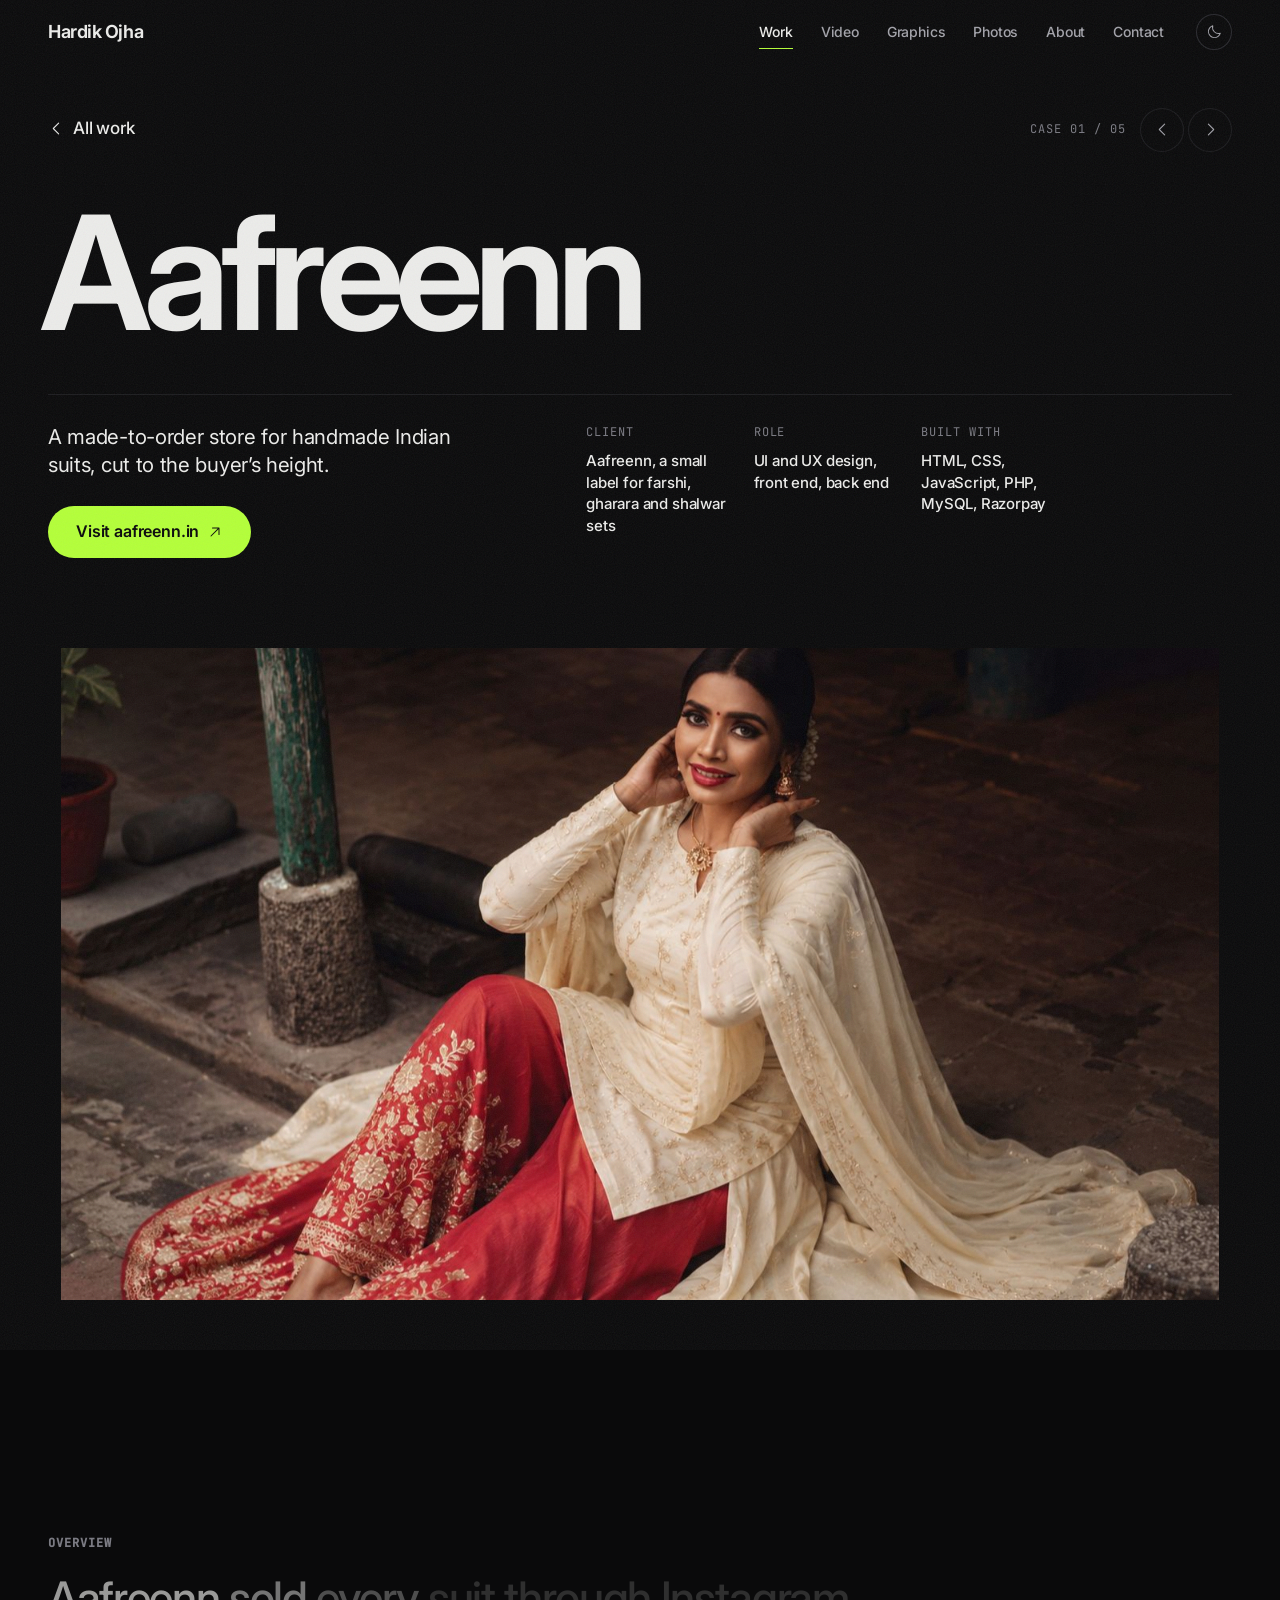
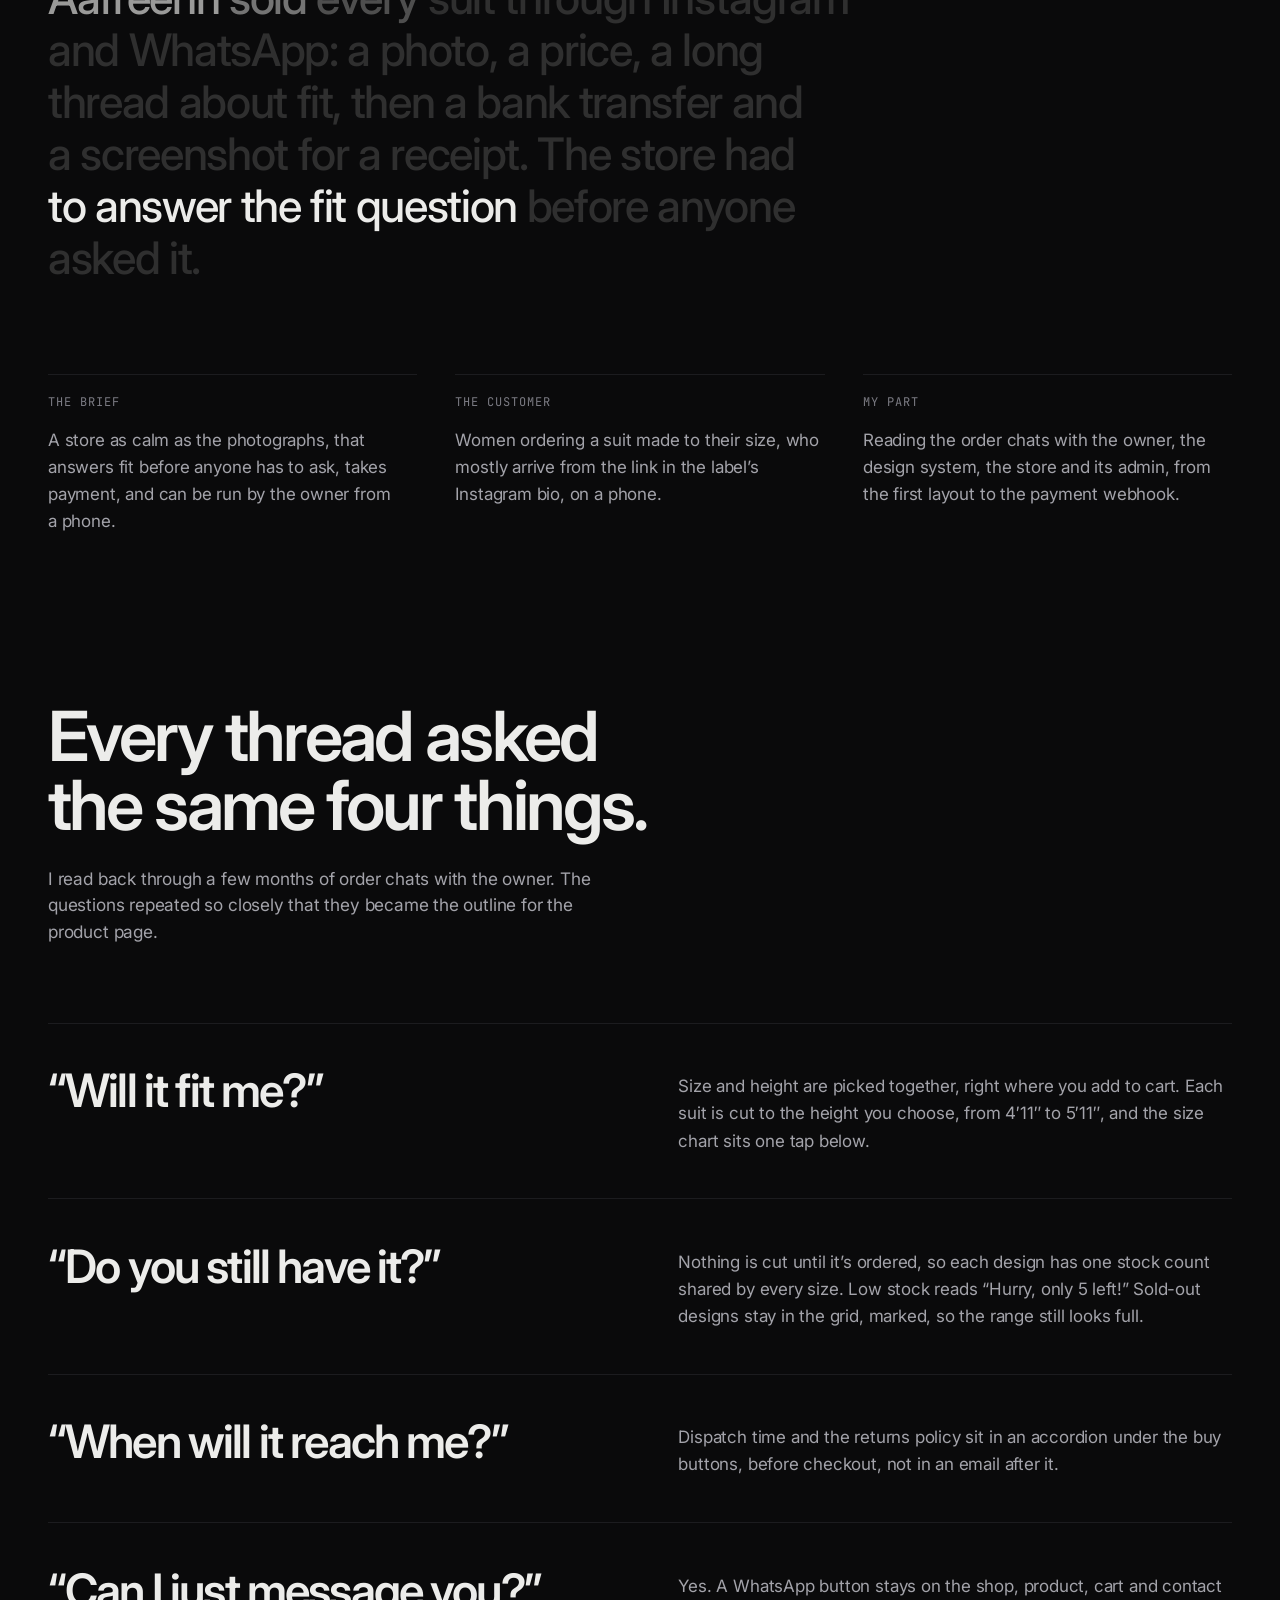
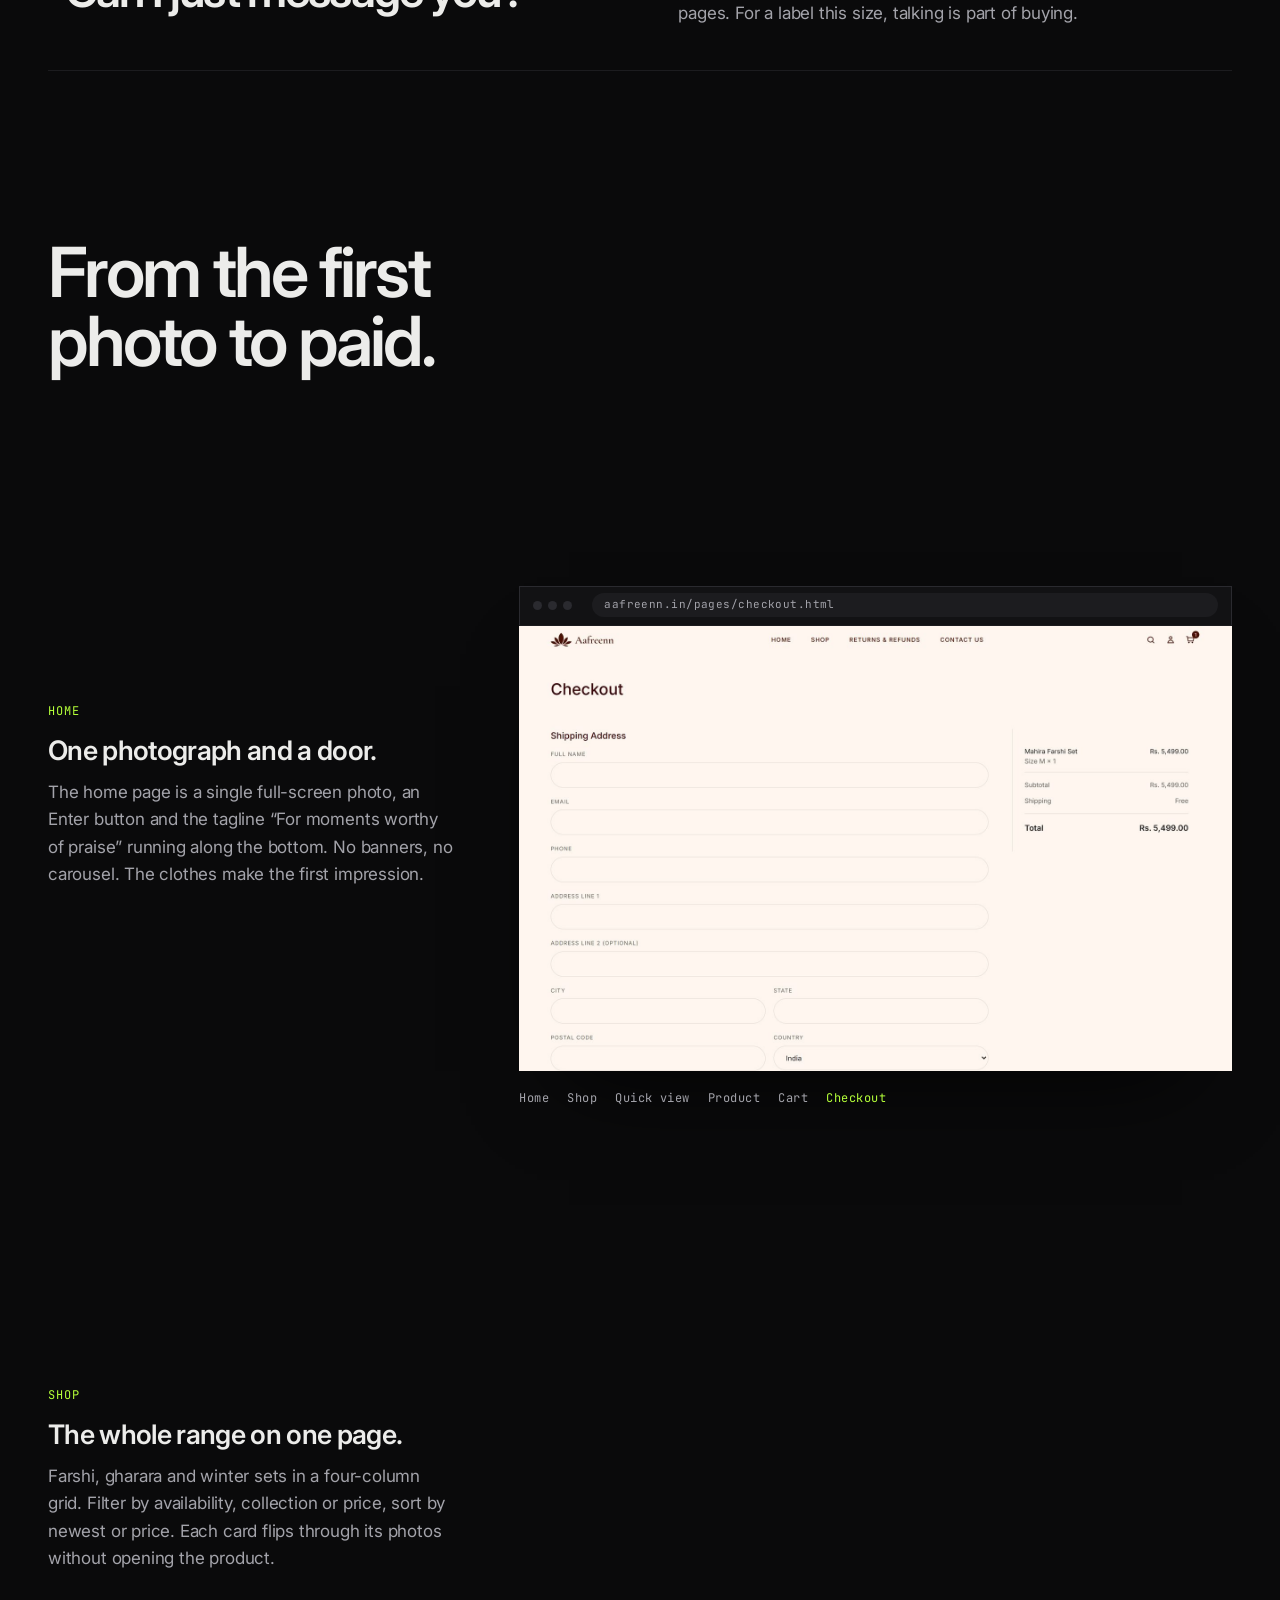
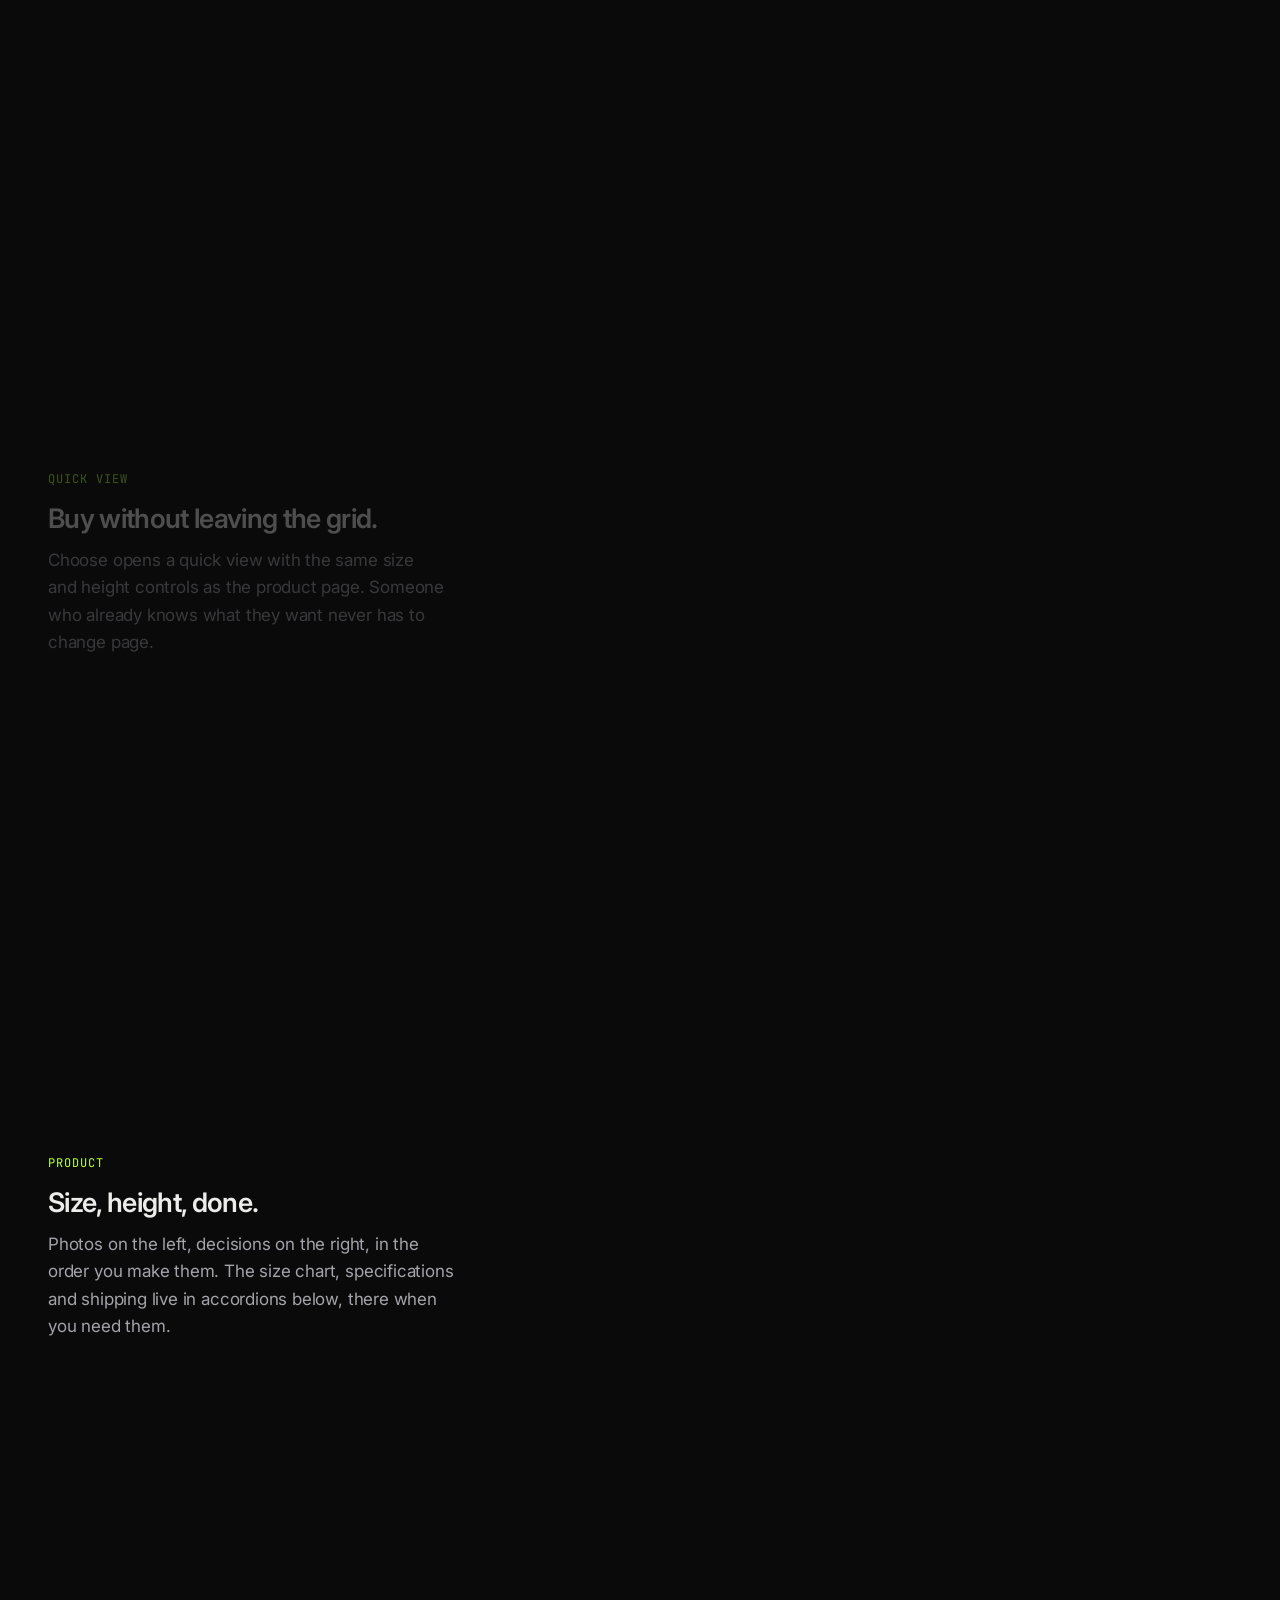
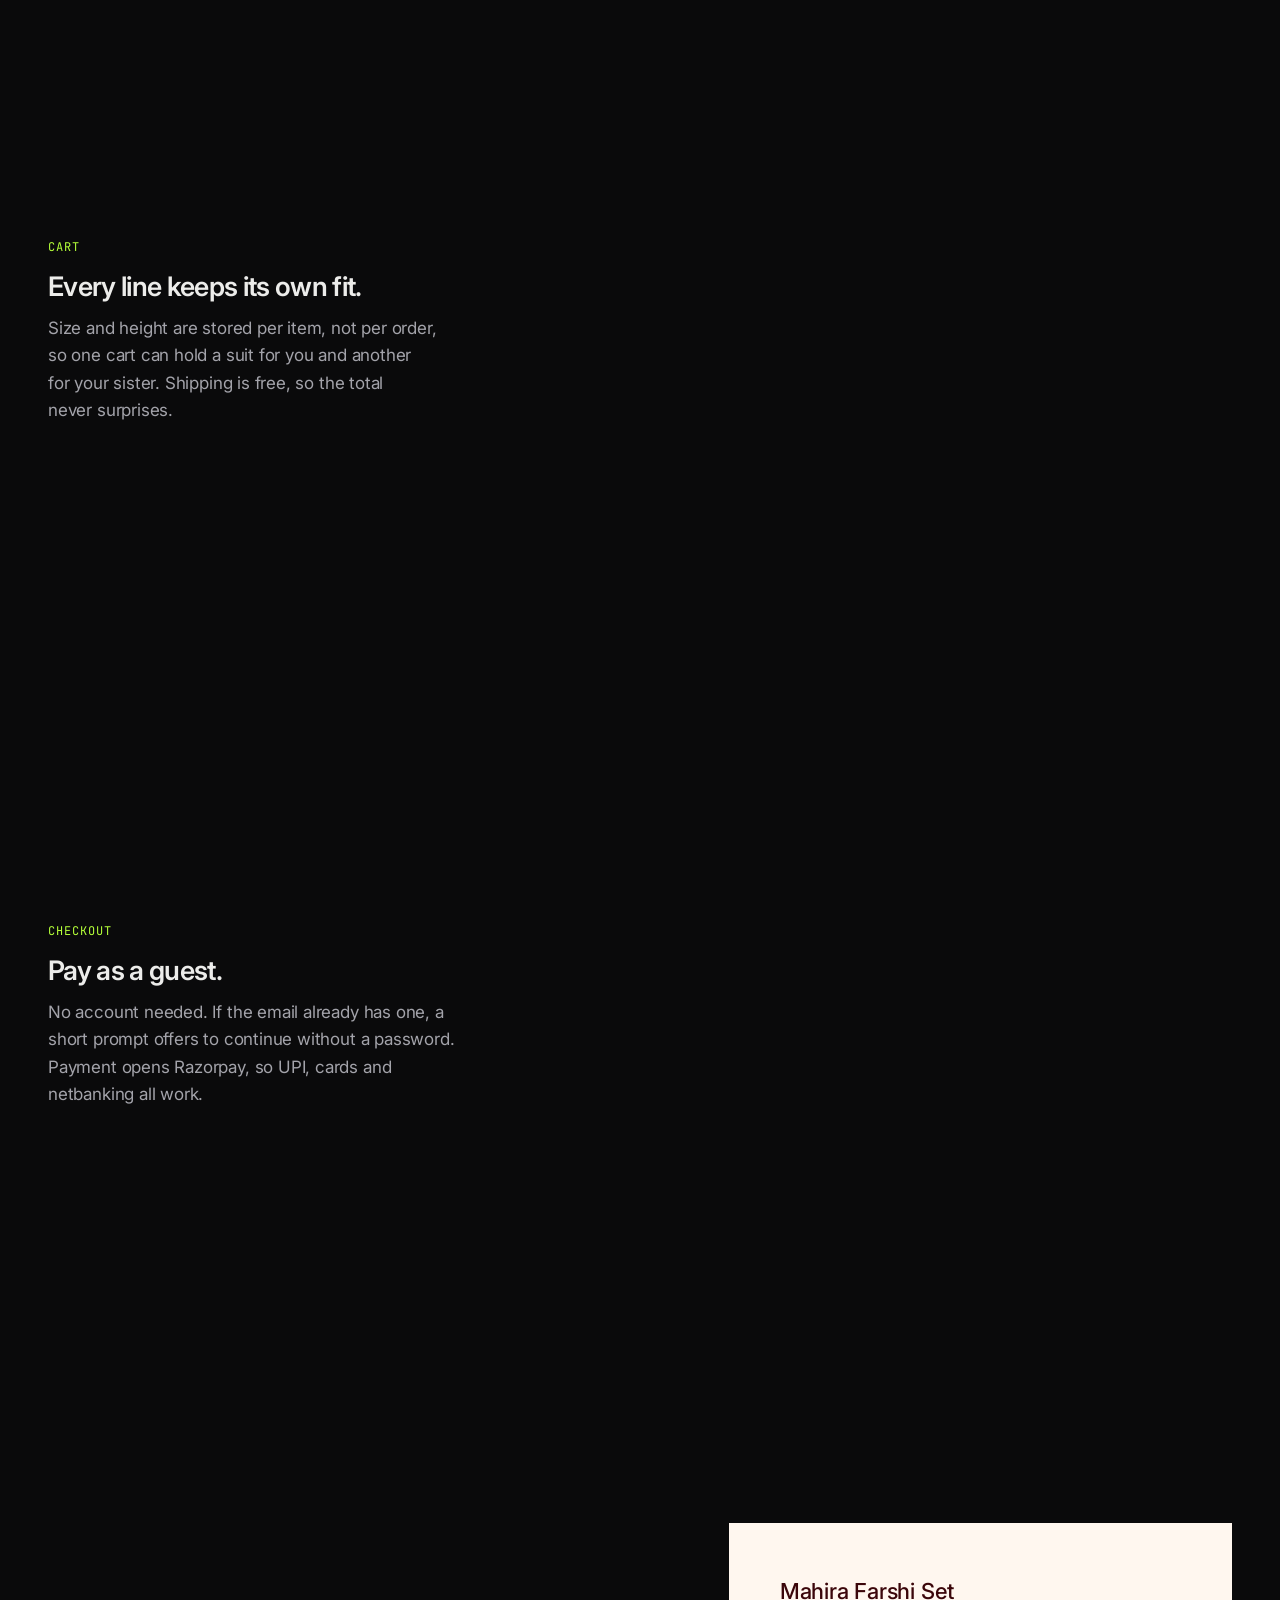
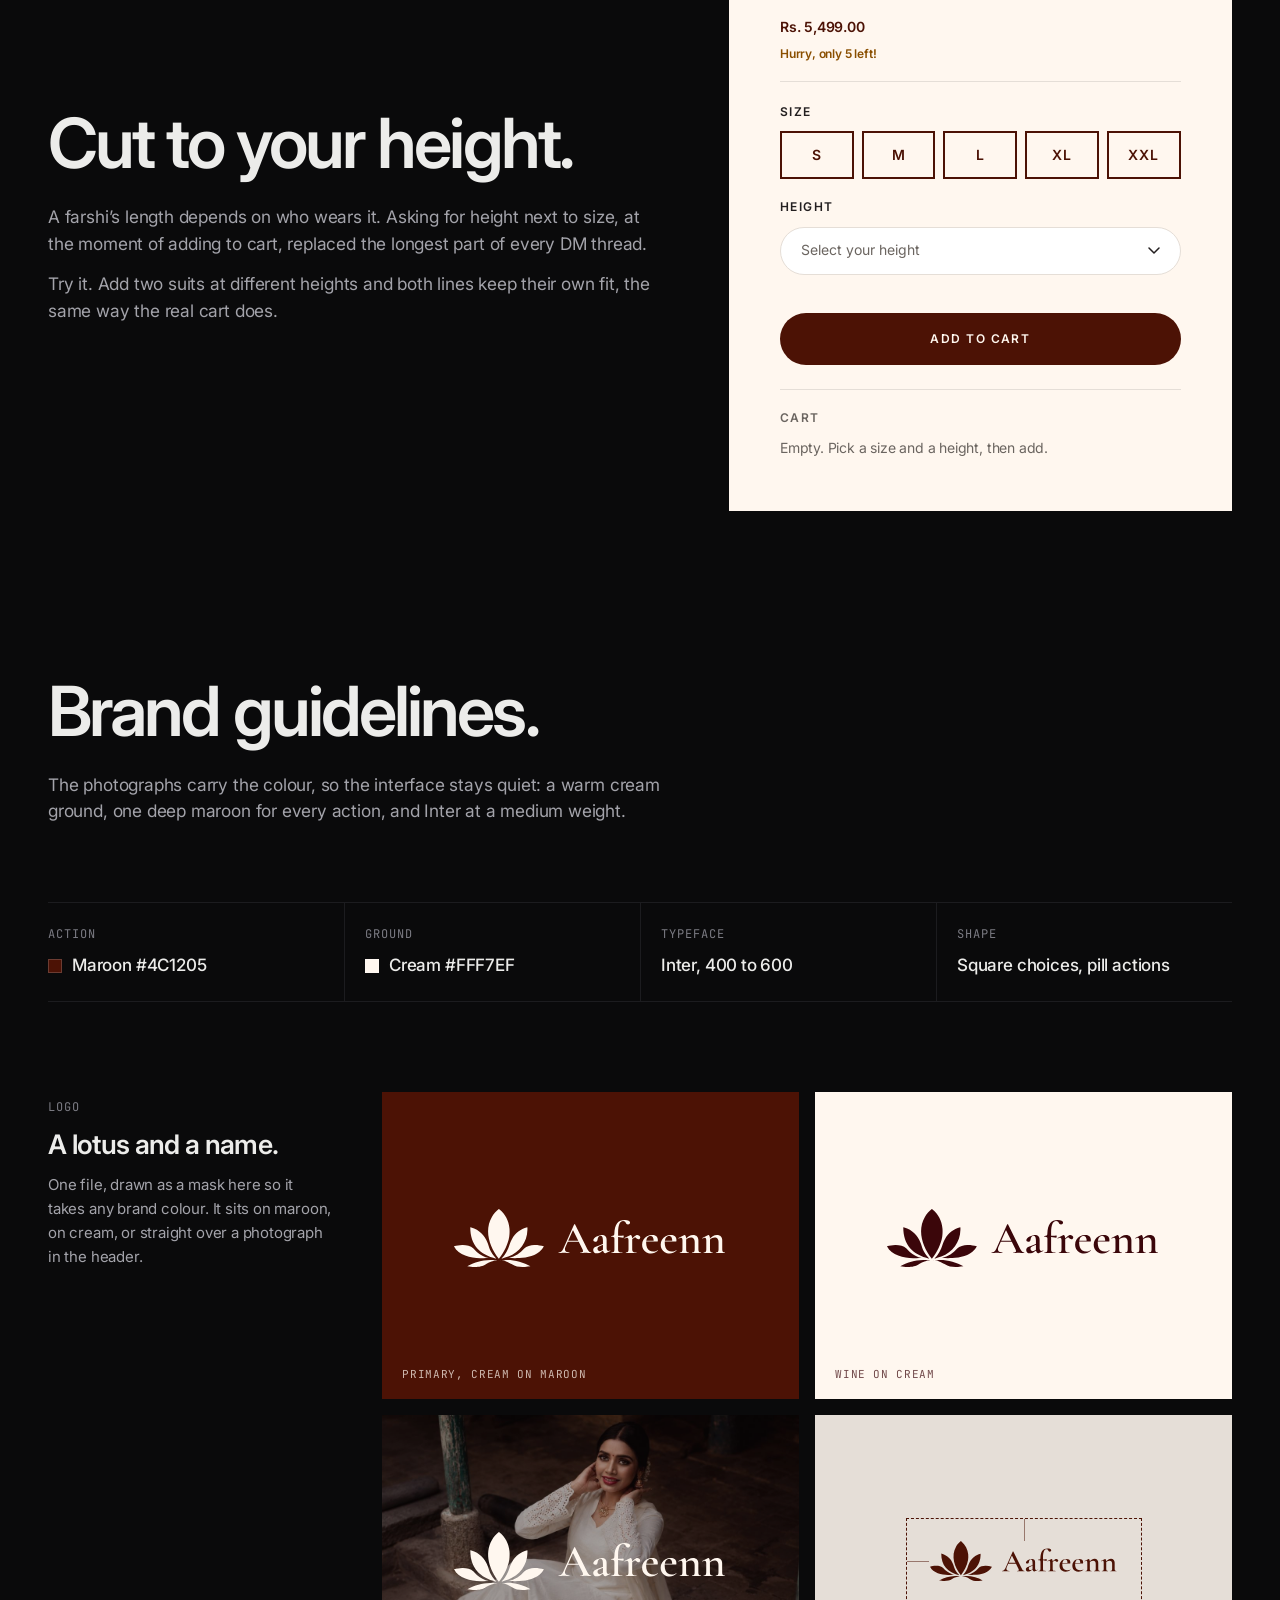
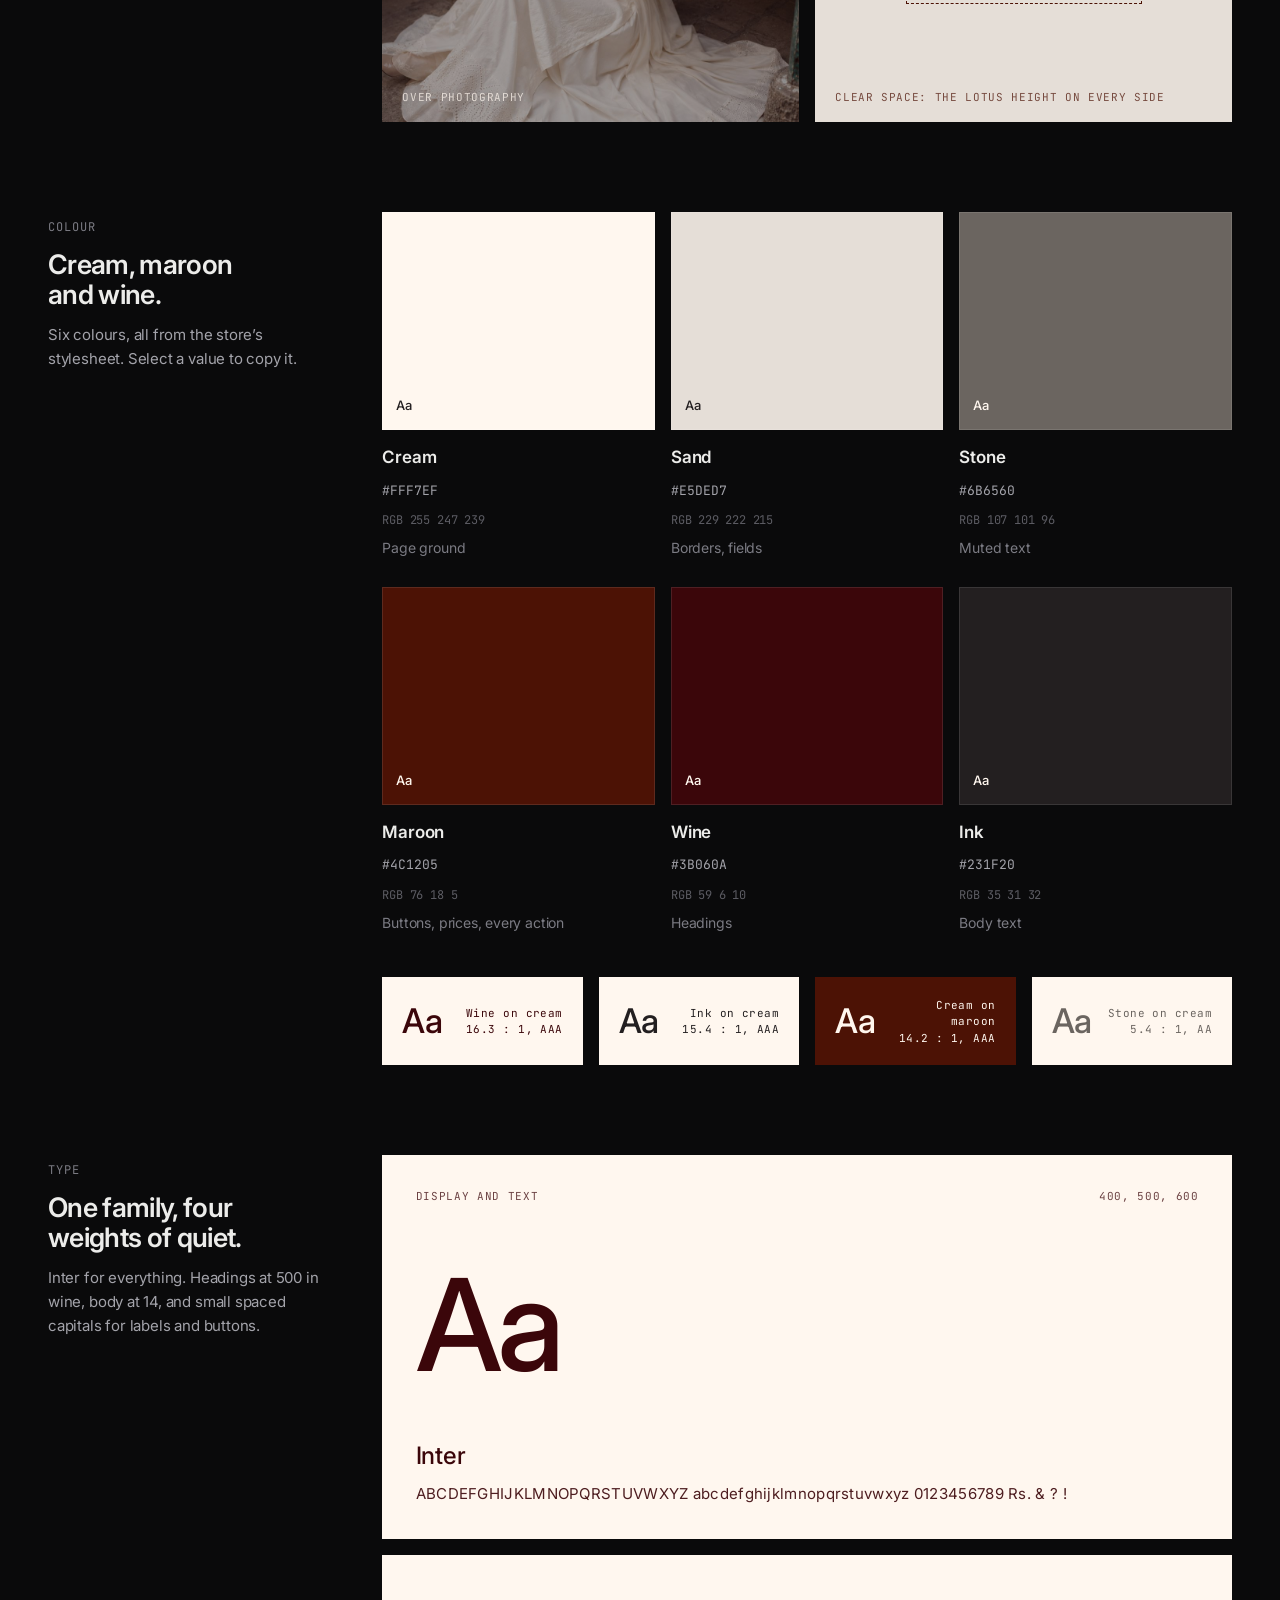
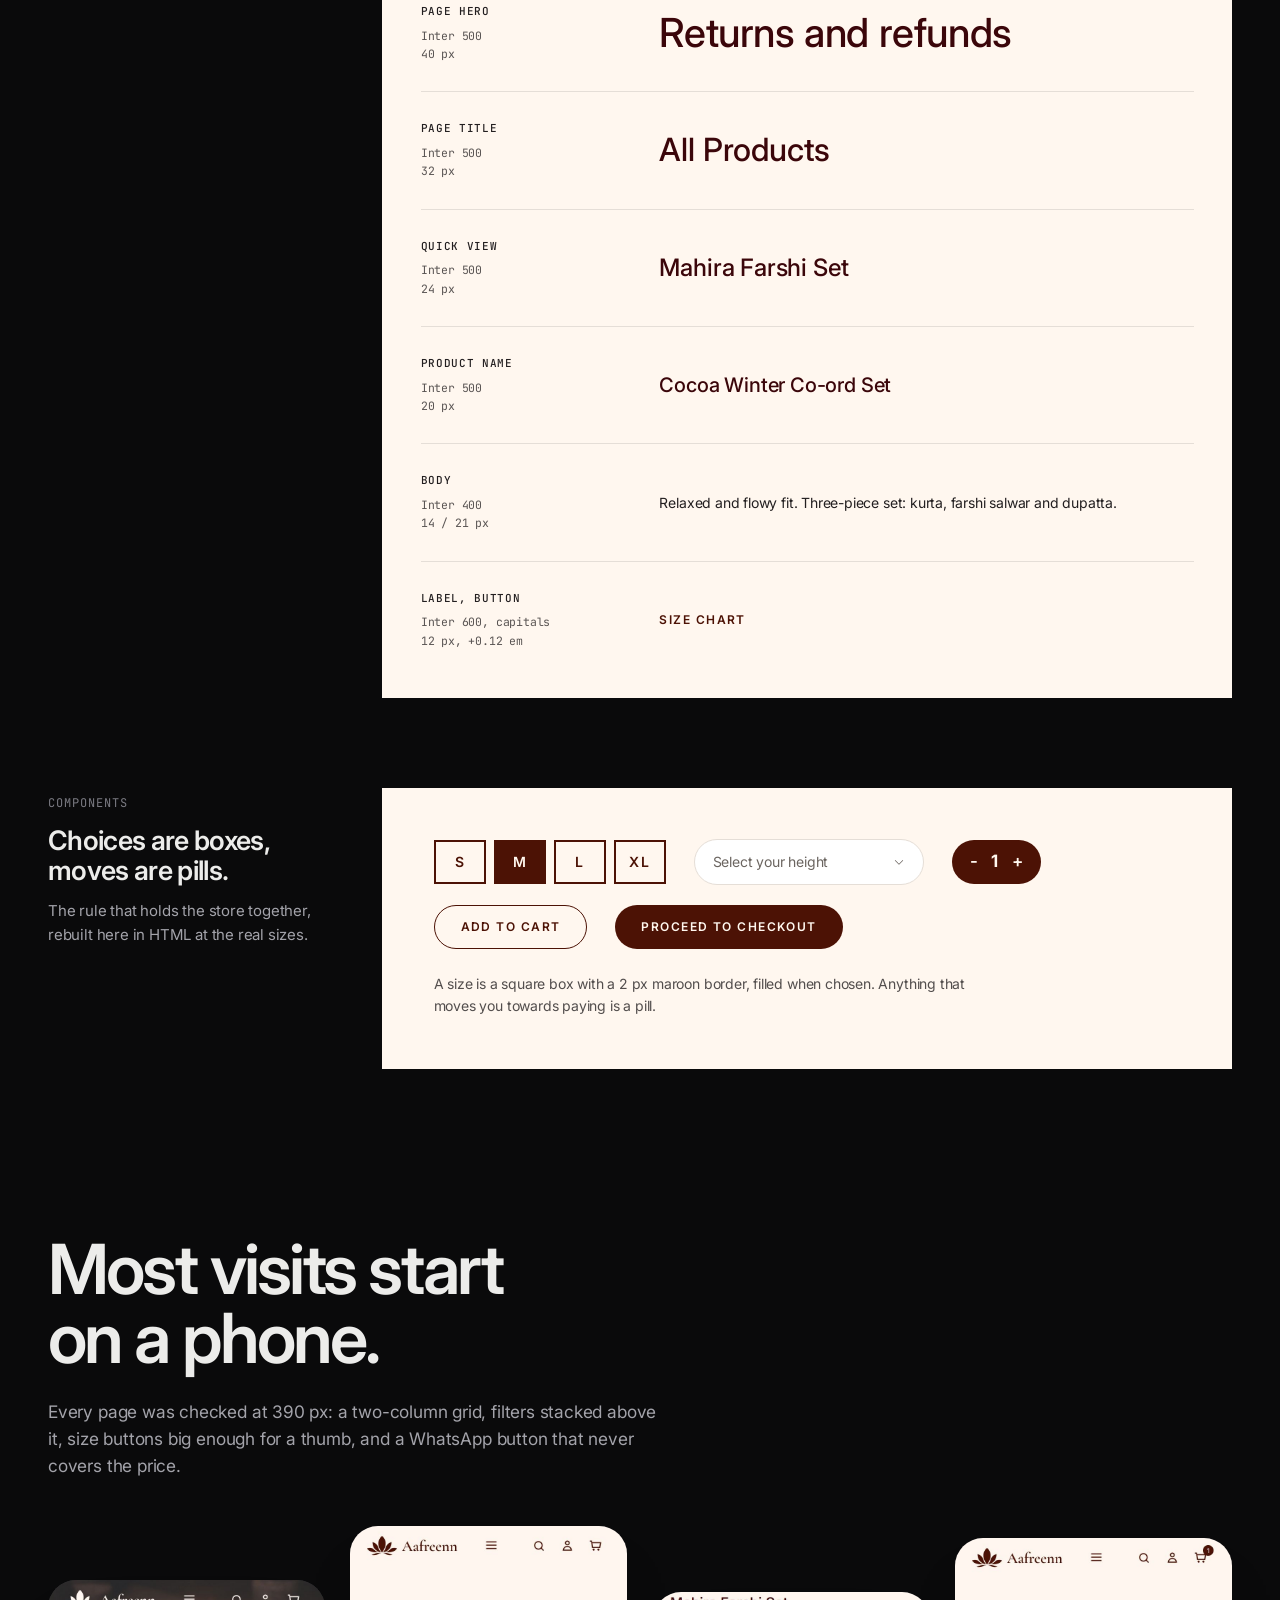
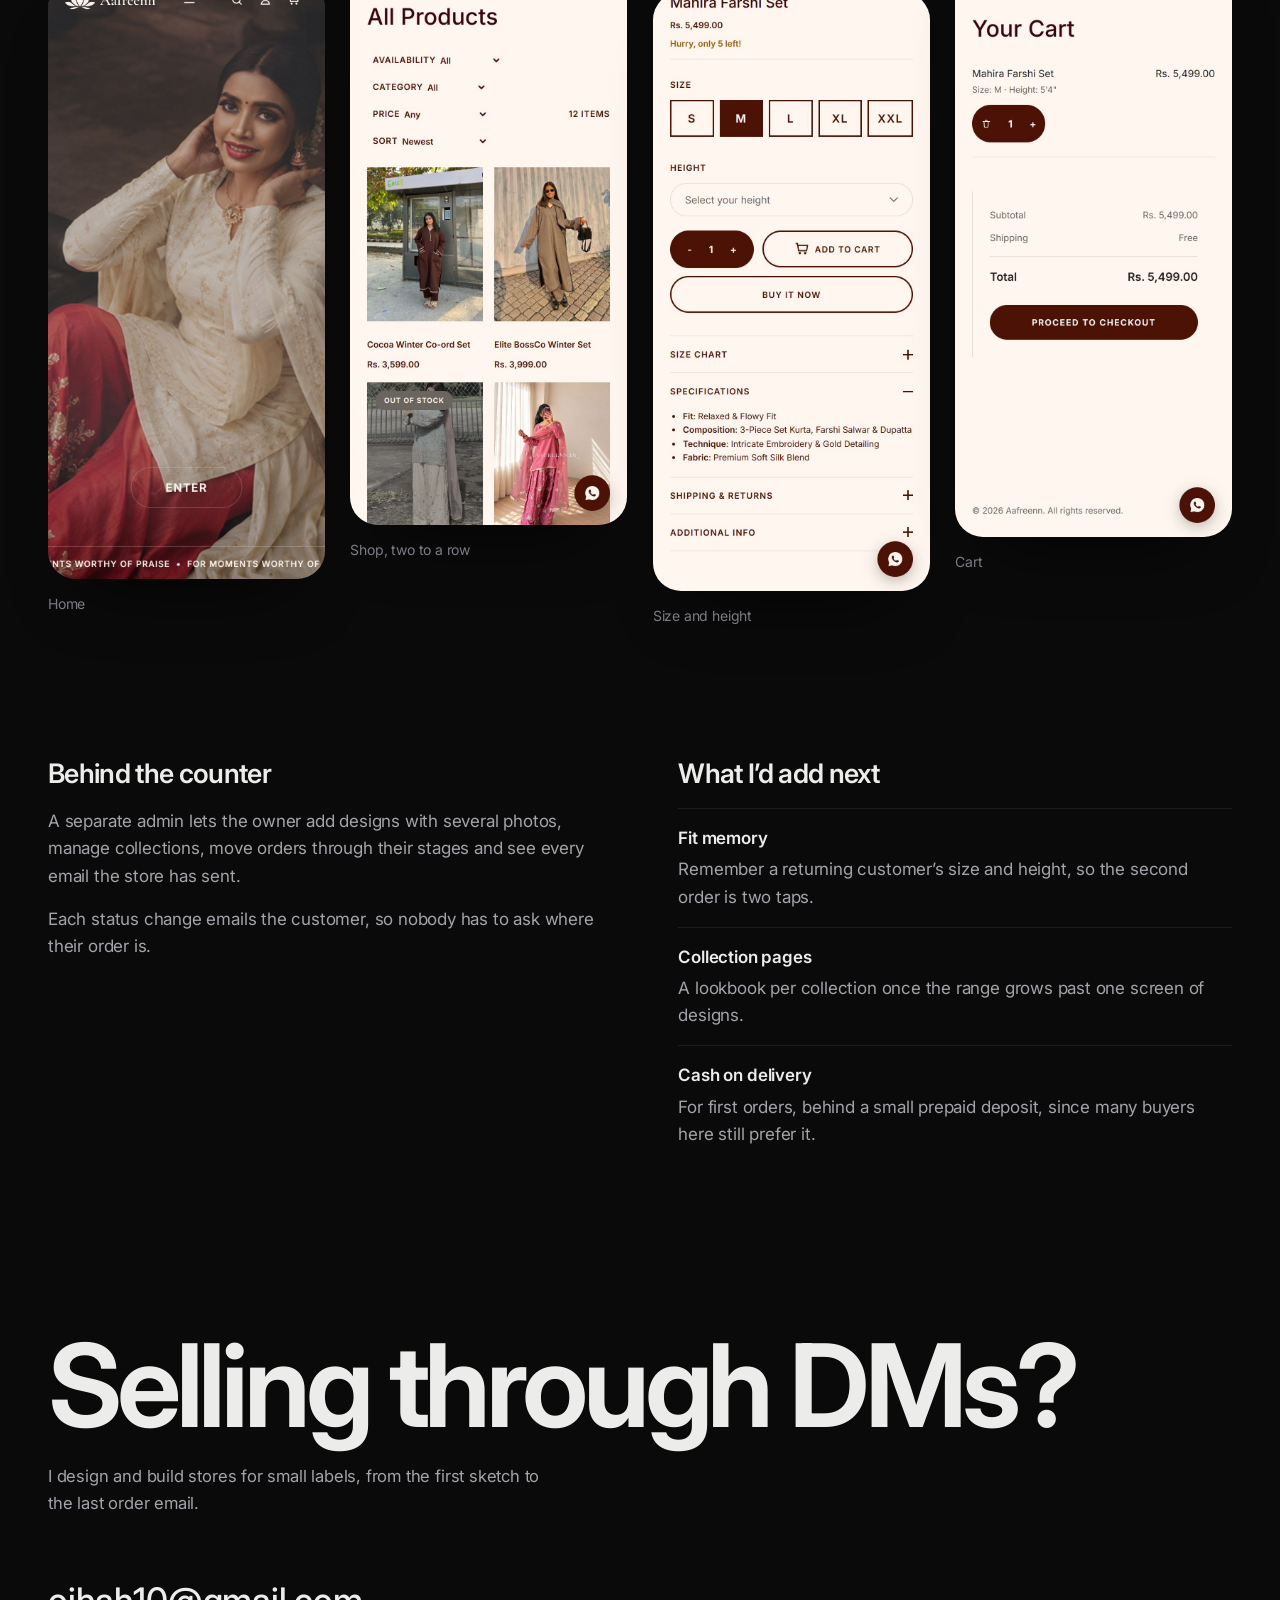
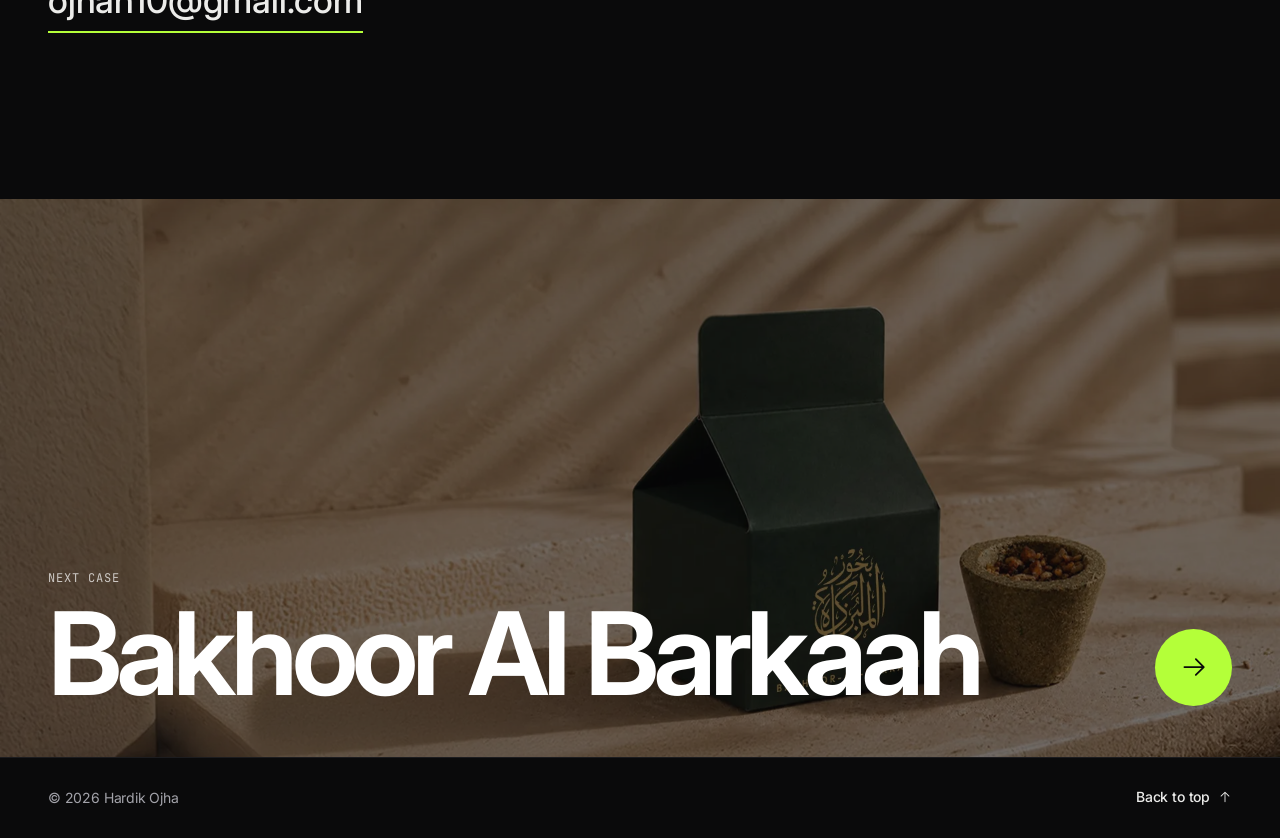
==== commit 3e512a42: "Remove timelines from case studies; Evelyn Dew becomes a UI/UX and website study - Drop the Timeline" ====
--- a/aafreenn.html
+++ b/aafreenn.html
@@ -58,7 +58,6 @@
       <dl class="st-meta" data-intro style="--d:.5s">
         <div><dt>Client</dt><dd>Aafreenn, a small label for farshi, gharara and shalwar sets</dd></div>
         <div><dt>Role</dt><dd>UI and UX design, front end, back end</dd></div>
-        <div><dt>Timeline</dt><dd>Four weeks to launch, Jul to Aug 2026</dd></div>
         <div><dt>Built with</dt><dd>HTML, CSS, JavaScript, PHP, MySQL, Razorpay</dd></div>
       </dl>
     </div>
@@ -329,41 +328,6 @@
     </div>
   </section>
 
-  <!-- After launch -->
-  <section class="st-sec wrap" aria-labelledby="after-h">
-    <div class="st-head">
-      <h2 class="st-h2" id="after-h" data-split>Launch was the first draft.</h2>
-      <p class="st-lede" data-reveal>Real orders showed what the chats never had. These are the changes from the first month, in the order they shipped.</p>
-    </div>
-    <div class="st-log">
-      <div class="st-log-group">
-        <h3>Fewer steps to pay<small>Late August</small></h3>
-        <ol>
-          <li><time datetime="2026-08-25">25 Aug</time><p>Guest checkout. Making an account before paying was losing people at the last step.</p></li>
-          <li style="--d:.08s"><time datetime="2026-08-26">26 Aug</time><p>Returning customers can continue without a password instead of being sent to a login page.</p></li>
-          <li style="--d:.16s"><time datetime="2026-08-27">27 Aug</time><p>A full pass on phone layouts, page by page.</p></li>
-        </ol>
-      </div>
-      <div class="st-log-group">
-        <h3>Sizing<small>End of August</small></h3>
-        <ol>
-          <li><time datetime="2026-08-28">28 Aug</time><p>Height moved from the order to each item, so one order can carry suits for two people.</p></li>
-          <li style="--d:.08s"><time datetime="2026-08-28">28 Aug</time><p>The floating size-chart pop-up became an accordion on the product page. It no longer covers the thing you&rsquo;re sizing.</p></li>
-          <li style="--d:.16s"><time datetime="2026-08-30">30 Aug</time><p>WhatsApp button on the shop, product, cart and contact pages.</p></li>
-        </ol>
-      </div>
-      <div class="st-log-group">
-        <h3>Trust<small>Mid September</small></h3>
-        <ol>
-          <li><time datetime="2026-09-11">11 Sep</time><p>Product uploads from the owner&rsquo;s phone stopped failing on mobile data.</p></li>
-          <li style="--d:.08s"><time datetime="2026-09-13">13 Sep</time><p>A payment webhook, so a paid order is saved even if the customer closes the tab mid-redirect.</p></li>
-          <li style="--d:.16s"><time datetime="2026-09-13">13 Sep</time><p>Customers get their cart summary by email the moment they reach payment.</p></li>
-          <li style="--d:.24s"><time datetime="2026-09-15">15 Sep</time><p>Shipping limited to India, said plainly at the address step.</p></li>
-        </ol>
-      </div>
-    </div>
-  </section>
-
   <!-- Behind the counter, next -->
   <section class="st-sec wrap st-close" aria-labelledby="close-h">
     <div data-reveal>
--- a/css/main.css
+++ b/css/main.css
@@ -148,28 +148,6 @@
   0% { transform: translate(0, 0); } 20% { transform: translate(-3%, 2%); } 40% { transform: translate(2%, -4%); }
   60% { transform: translate(-4%, -1%); } 80% { transform: translate(3%, 3%); } 100% { transform: translate(0, 0); }
 }
-
-/* ---------- Slate loader ---------- */
-.slate {
-  position: fixed; inset: 0; z-index: 80; display: grid; place-items: center;
-  background: var(--black);
-}
-.slate[hidden] { display: none; }
-.clapper { width: min(440px, 82vw); }
-.clapper-stick {
-  height: 44px; transform-origin: 0 100%; transform: rotate(-22deg);
-  background: repeating-linear-gradient(-55deg, var(--white) 0 26px, var(--black) 26px 52px);
-  border: 2px solid var(--white);
-}
-.clapper-board {
-  display: grid; grid-template-columns: 1fr 1fr; border: 2px solid var(--white); border-top: 0;
-  background: var(--g900);
-}
-.clapper-row { padding: 12px 14px; border-top: 2px solid var(--white); display: flex; flex-direction: column; gap: 2px; }
-.clapper-row:nth-child(odd):not(.clapper-row--wide) { border-right: 2px solid var(--white); }
-.clapper-row--wide { grid-column: span 2; }
-.clapper-row span { font-family: var(--f-mono); font-size: 11px; text-transform: uppercase; letter-spacing: .12em; color: var(--g300); }
-.clapper-row strong { font-family: var(--f-display); font-weight: 600; font-size: 24px; color: var(--white); letter-spacing: -.02em; }
 
 /* ---------- Top bar ---------- */
 .topbar {
--- a/css/study.css
+++ b/css/study.css
@@ -189,19 +189,6 @@
 .st-phone-frame img { width: 100%; height: auto; }
 .st-phone figcaption { margin-top: 14px; font-size: 14px; color: var(--g400); }
 .st-phones--stagger .st-phone:nth-child(even) { margin-top: clamp(40px, 7vw, 120px); }
-
-/* ---------- Change log ---------- */
-.st-log { display: grid; gap: clamp(40px, 5vw, 64px); }
-.st-log-group { display: grid; grid-template-columns: minmax(0, 3fr) minmax(0, 9fr); gap: 16px clamp(32px, 4vw, 64px); }
-.st-log-group h3 { font-family: var(--f-display); font-weight: 600; color: var(--white); font-size: clamp(1.15rem, 1.6vw, 1.4rem); letter-spacing: -.02em; }
-.st-log-group h3 small { display: block; margin-top: 6px; font-family: var(--f-mono); font-size: 12px; letter-spacing: .06em; text-transform: uppercase; color: var(--g500); font-weight: 400; }
-.st-log ol { display: grid; }
-.st-log li { position: relative; display: grid; grid-template-columns: 9ch minmax(0, 1fr); gap: 16px; padding-block: 16px; }
-.st-log li::before { content: ''; position: absolute; left: 0; right: 0; top: 0; height: 1px; background: var(--g800); transform-origin: 0 50%; }
-.st-log time { font-family: var(--f-mono); font-size: 13px; color: var(--neon); padding-top: .2em; font-variant-numeric: tabular-nums; }
-.st-log p { max-width: 64ch; }
-.reveal-on .st-log li::before { transform: scaleX(0); transition: transform 1.2s var(--ease); transition-delay: var(--d, 0s); }
-.reveal-on .st-log ol.is-in li::before { transform: none; }
 
 /* ---------- Close: behind the scenes and next ---------- */
 .st-close { display: grid; grid-template-columns: repeat(2, minmax(0, 1fr)); gap: 48px clamp(40px, 6vw, 112px); }
@@ -275,8 +262,6 @@
   .st-head--row { flex-direction: column; align-items: flex-start; }
   .st-phones { grid-template-columns: repeat(2, minmax(0, 1fr)); }
   .st-phones--stagger .st-phone:nth-child(even) { margin-top: 48px; }
-  .st-log-group { grid-template-columns: 1fr; }
-  .st-log li { grid-template-columns: 1fr; gap: 4px; }
   .st-close { grid-template-columns: 1fr; }
   .st-nextcase-in { flex-direction: column; align-items: flex-start; }
 }
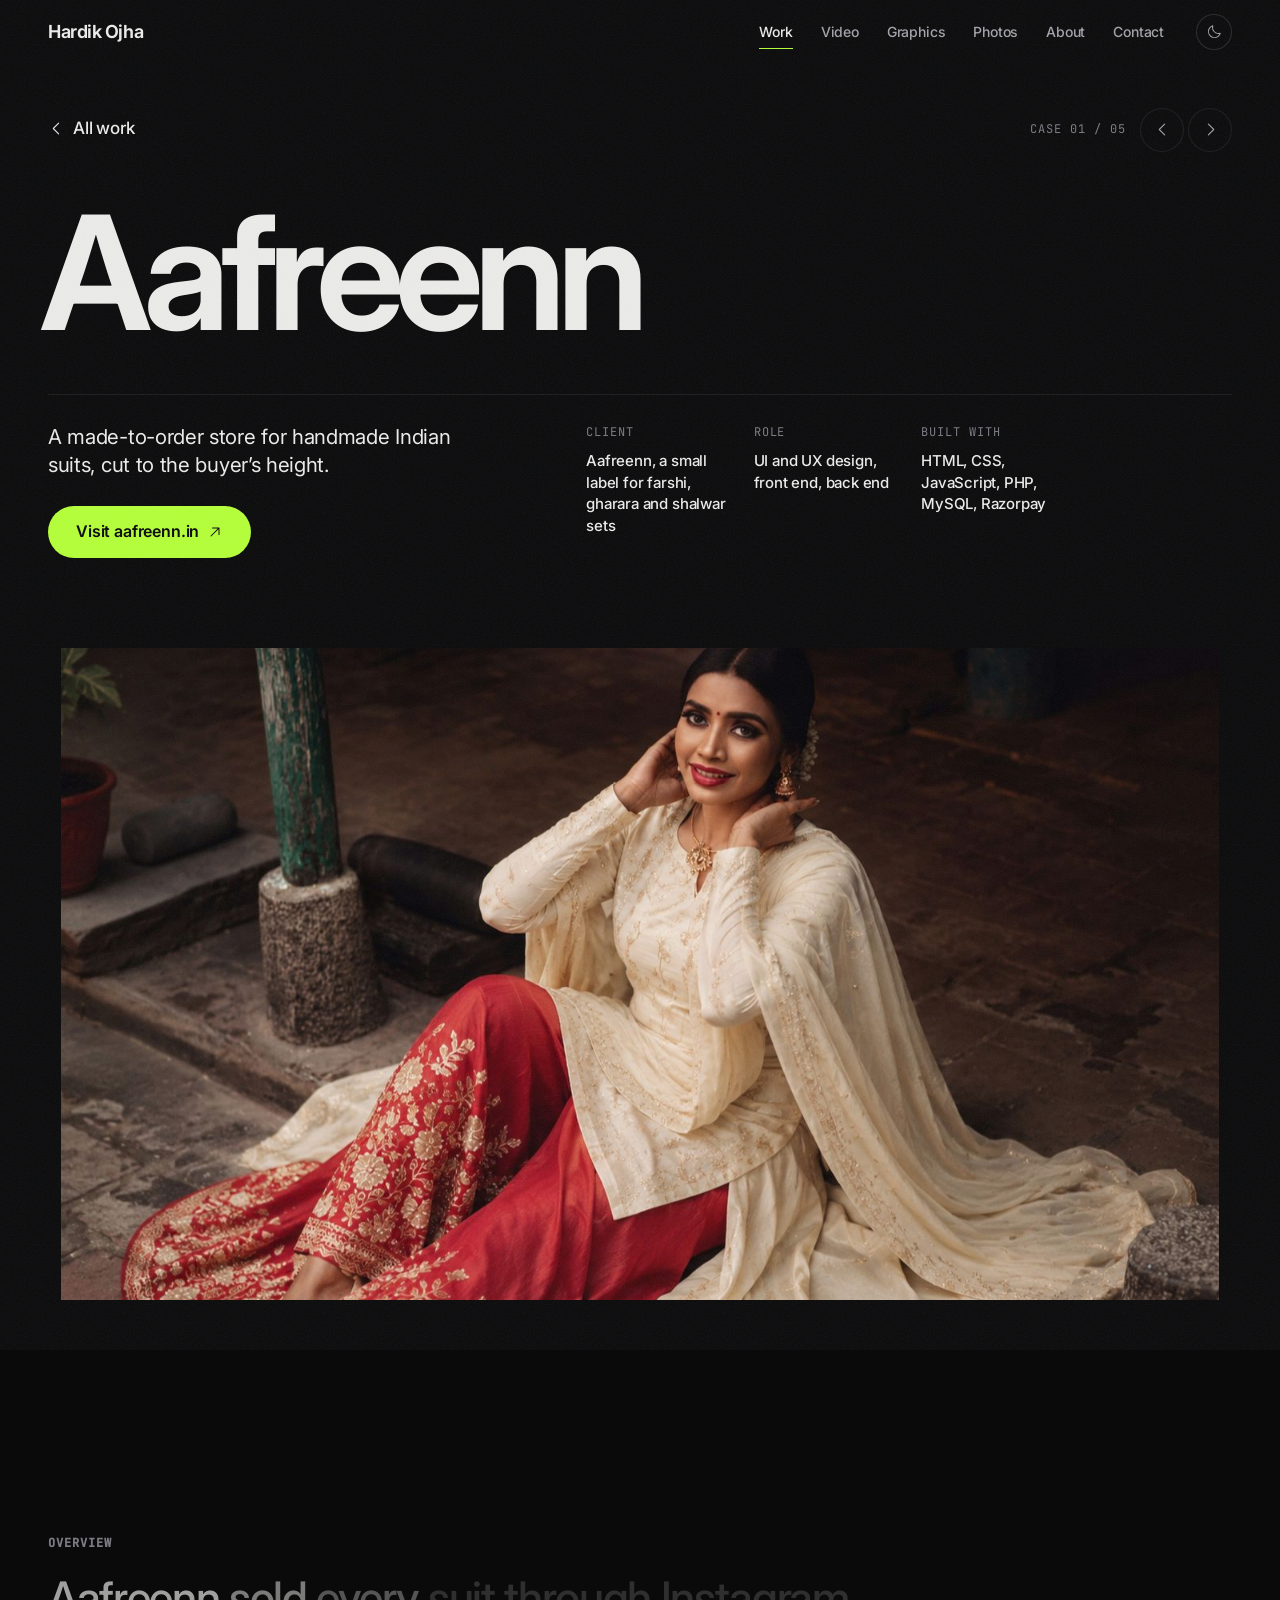
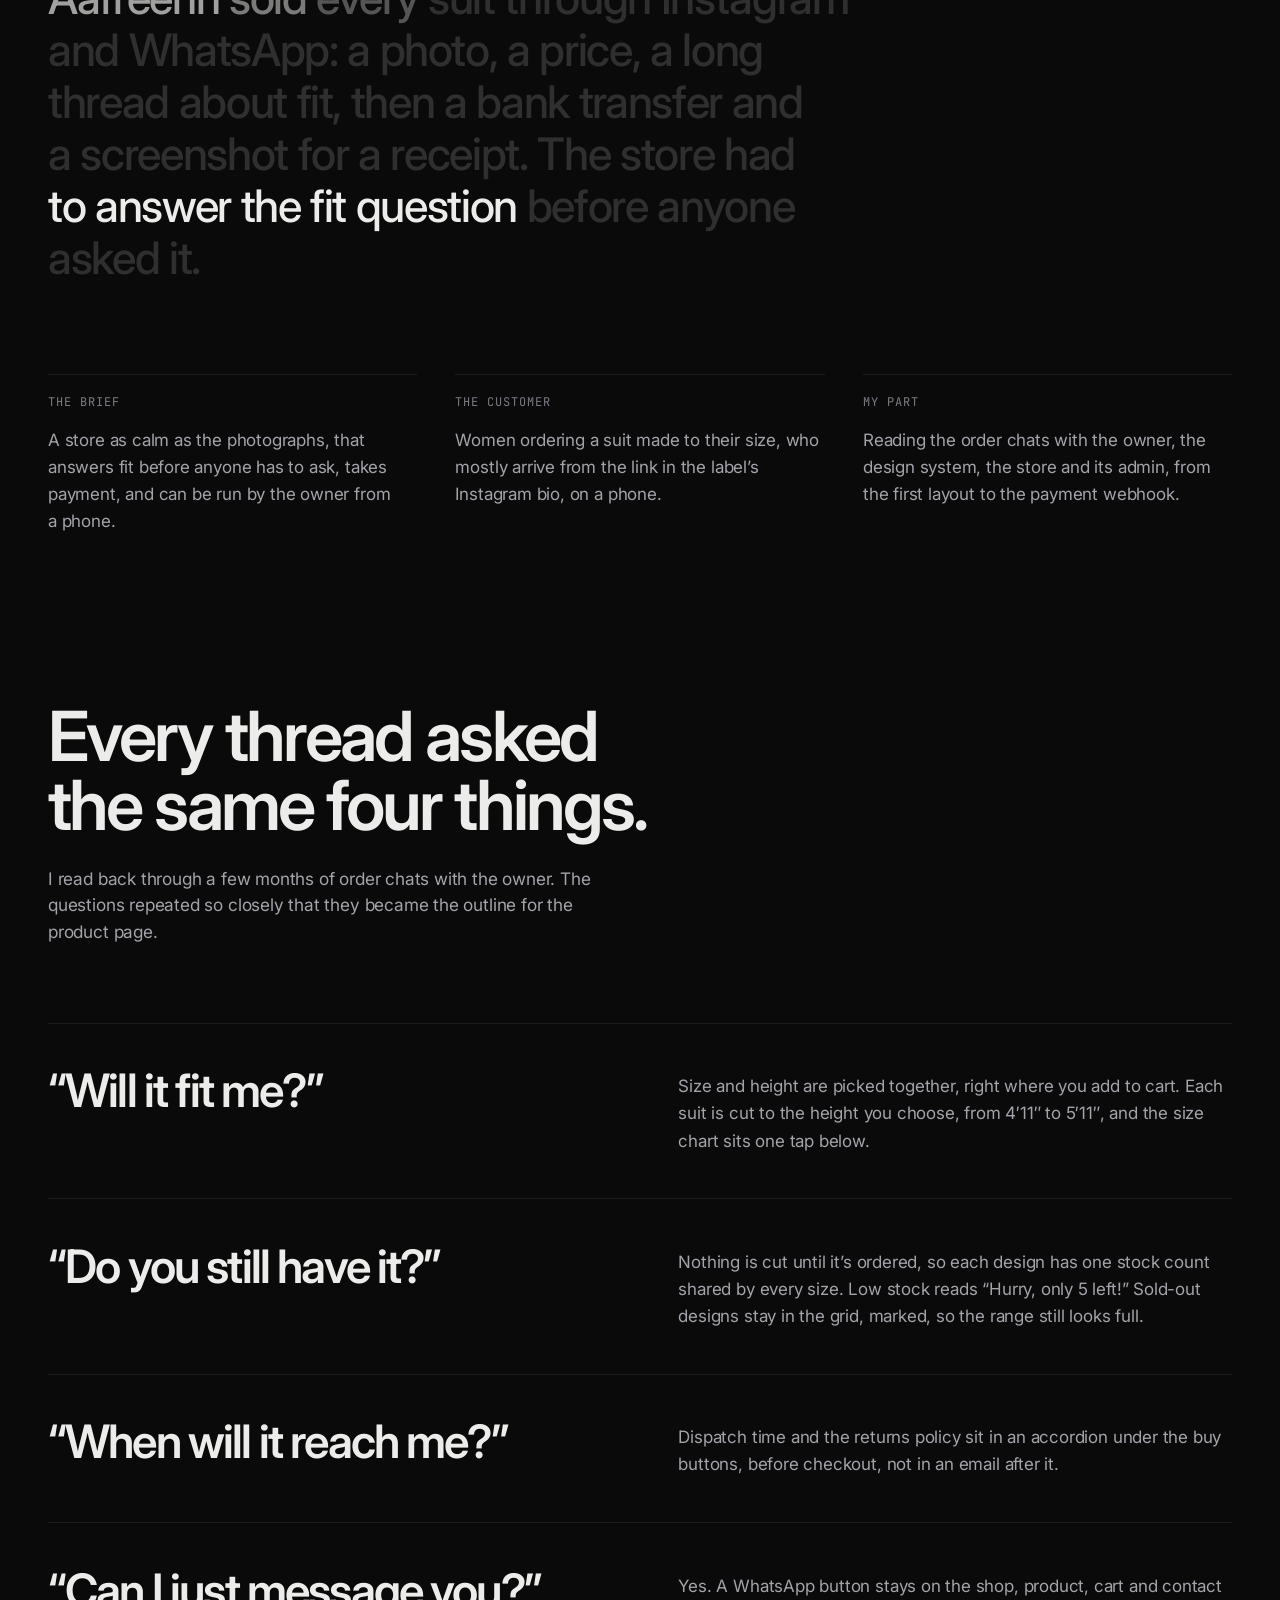
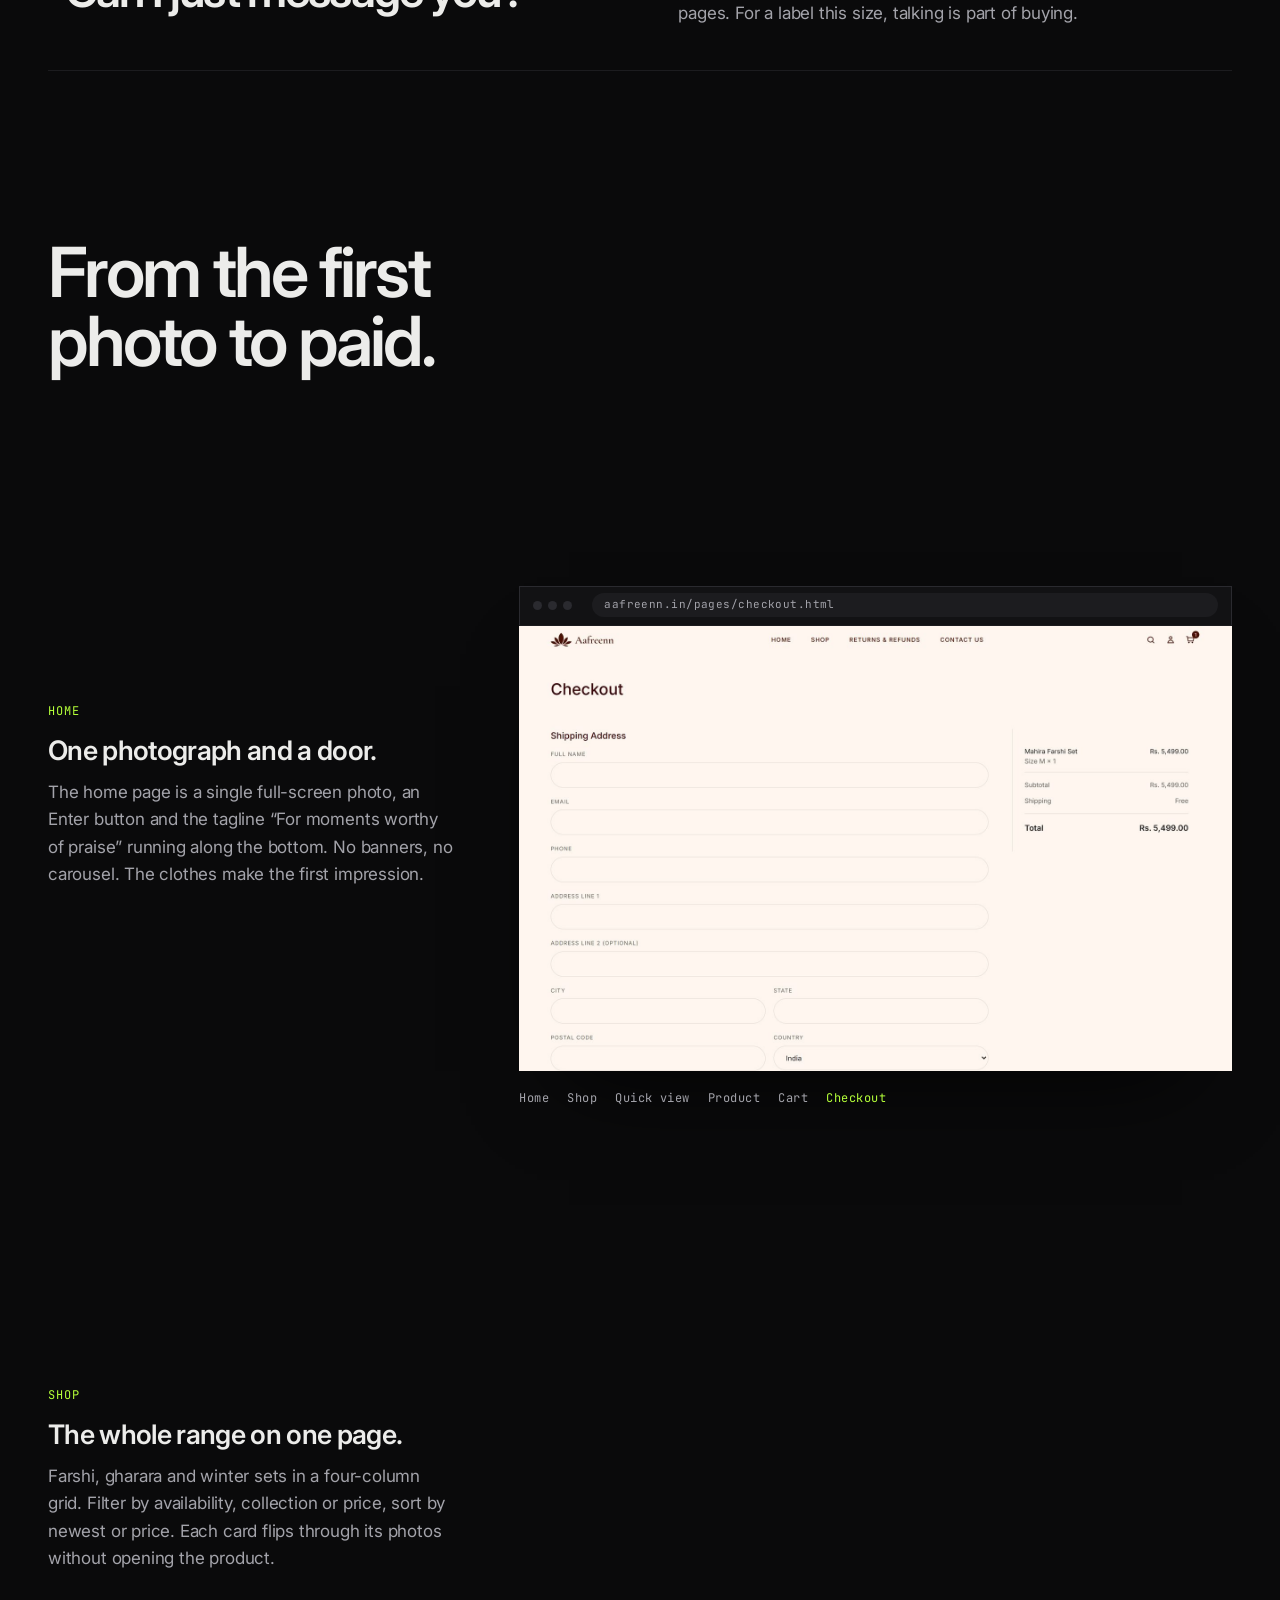
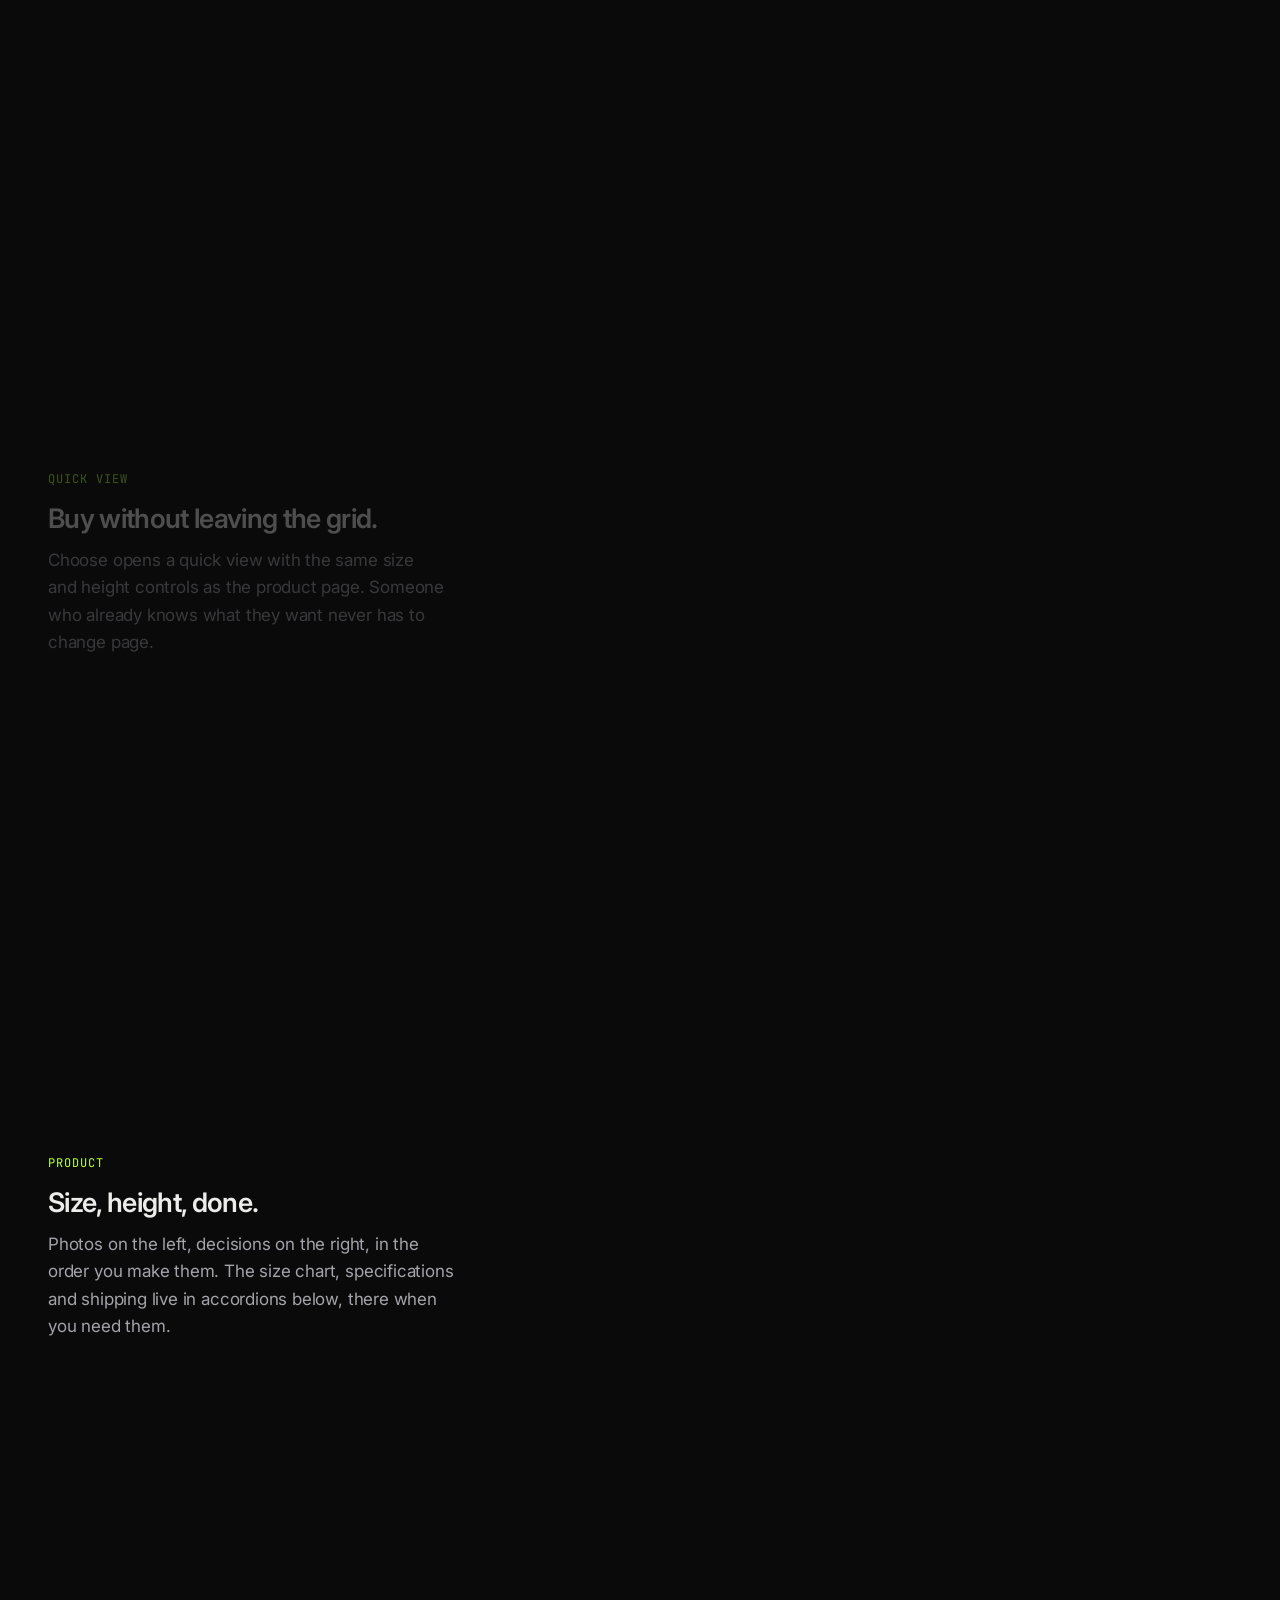
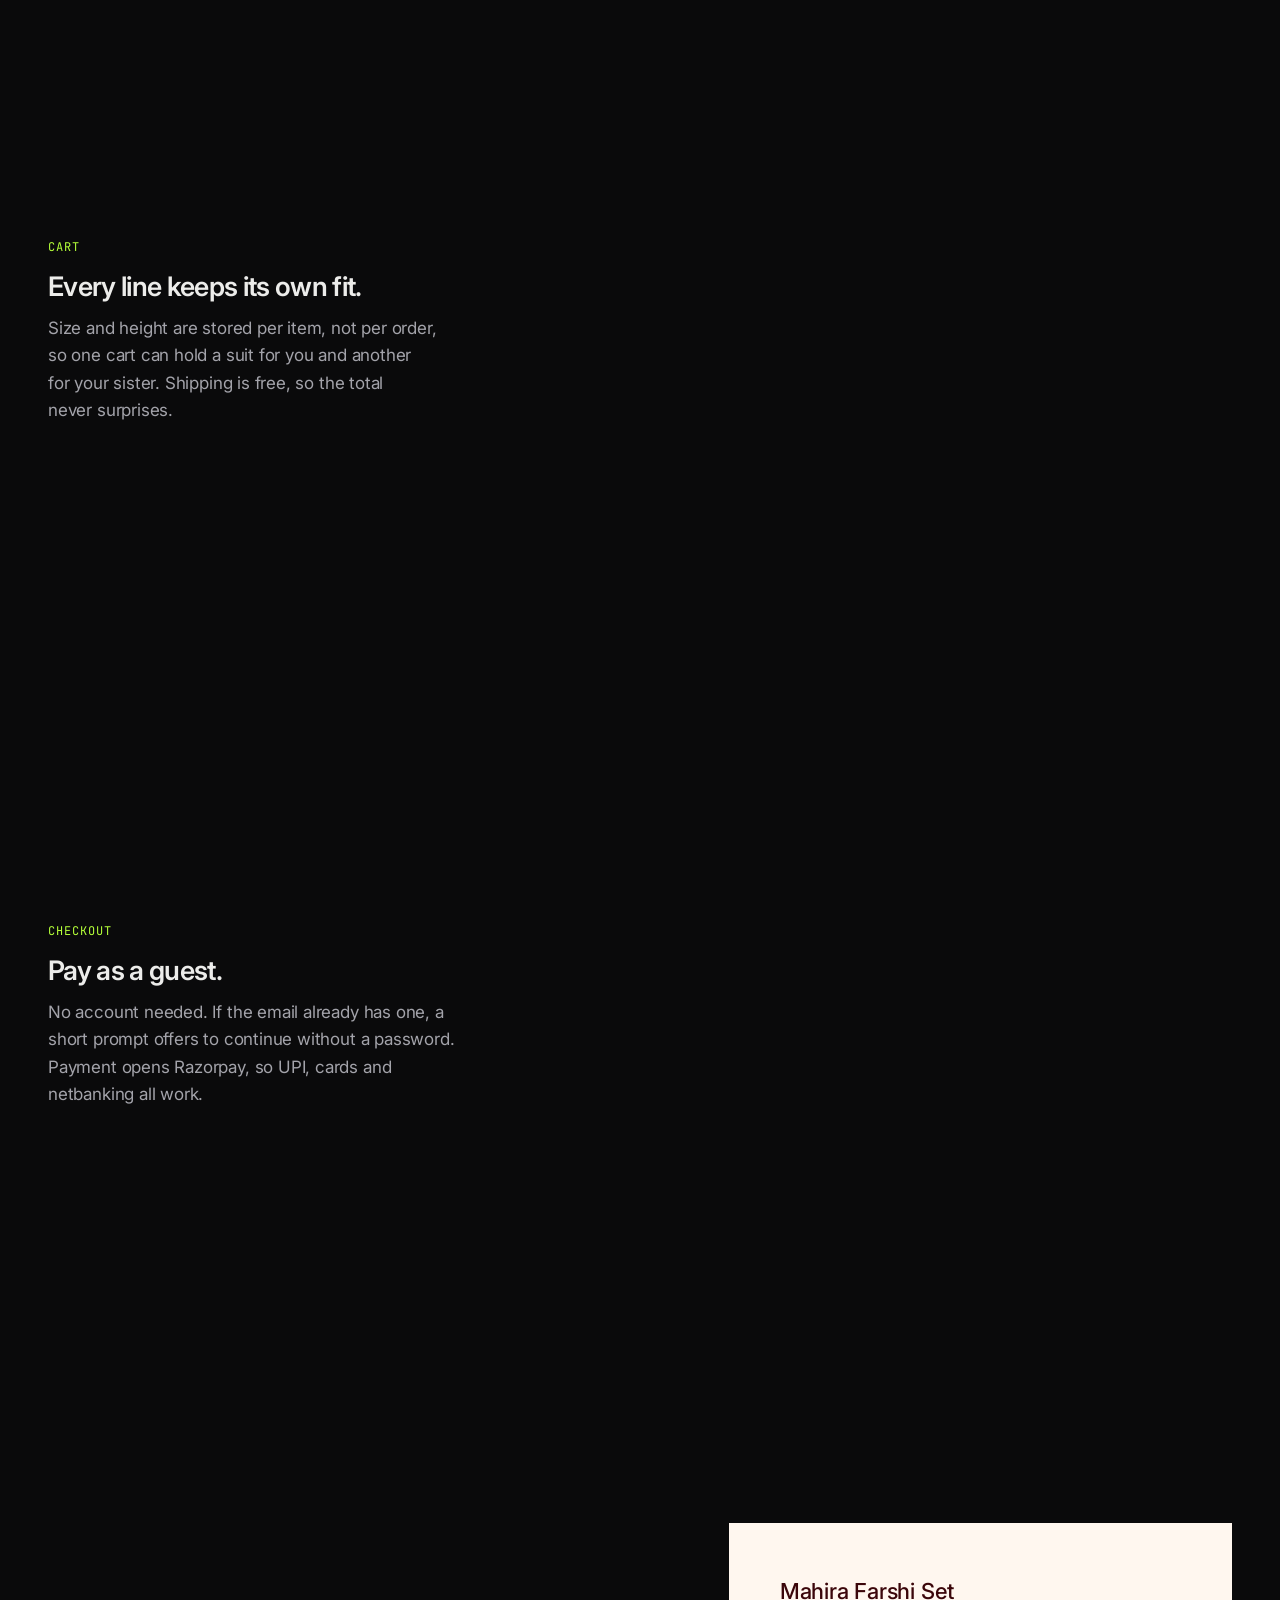
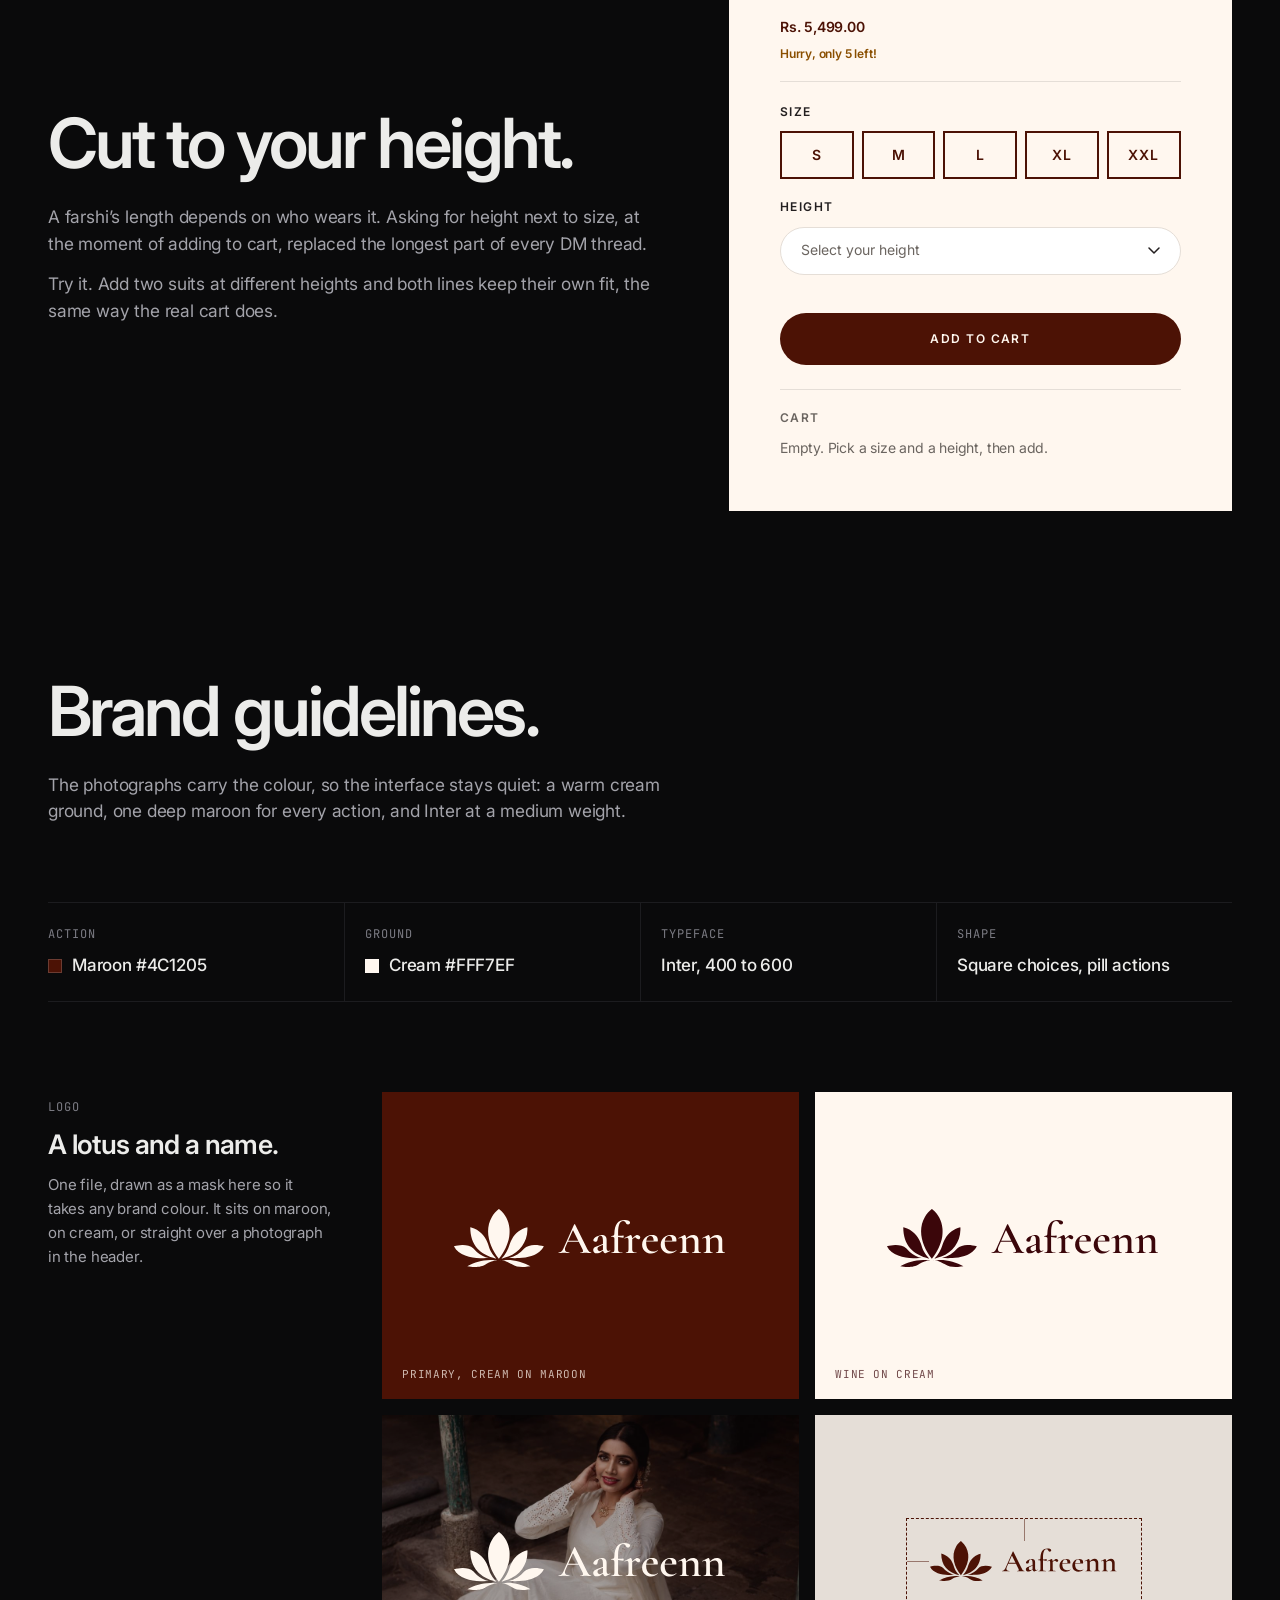
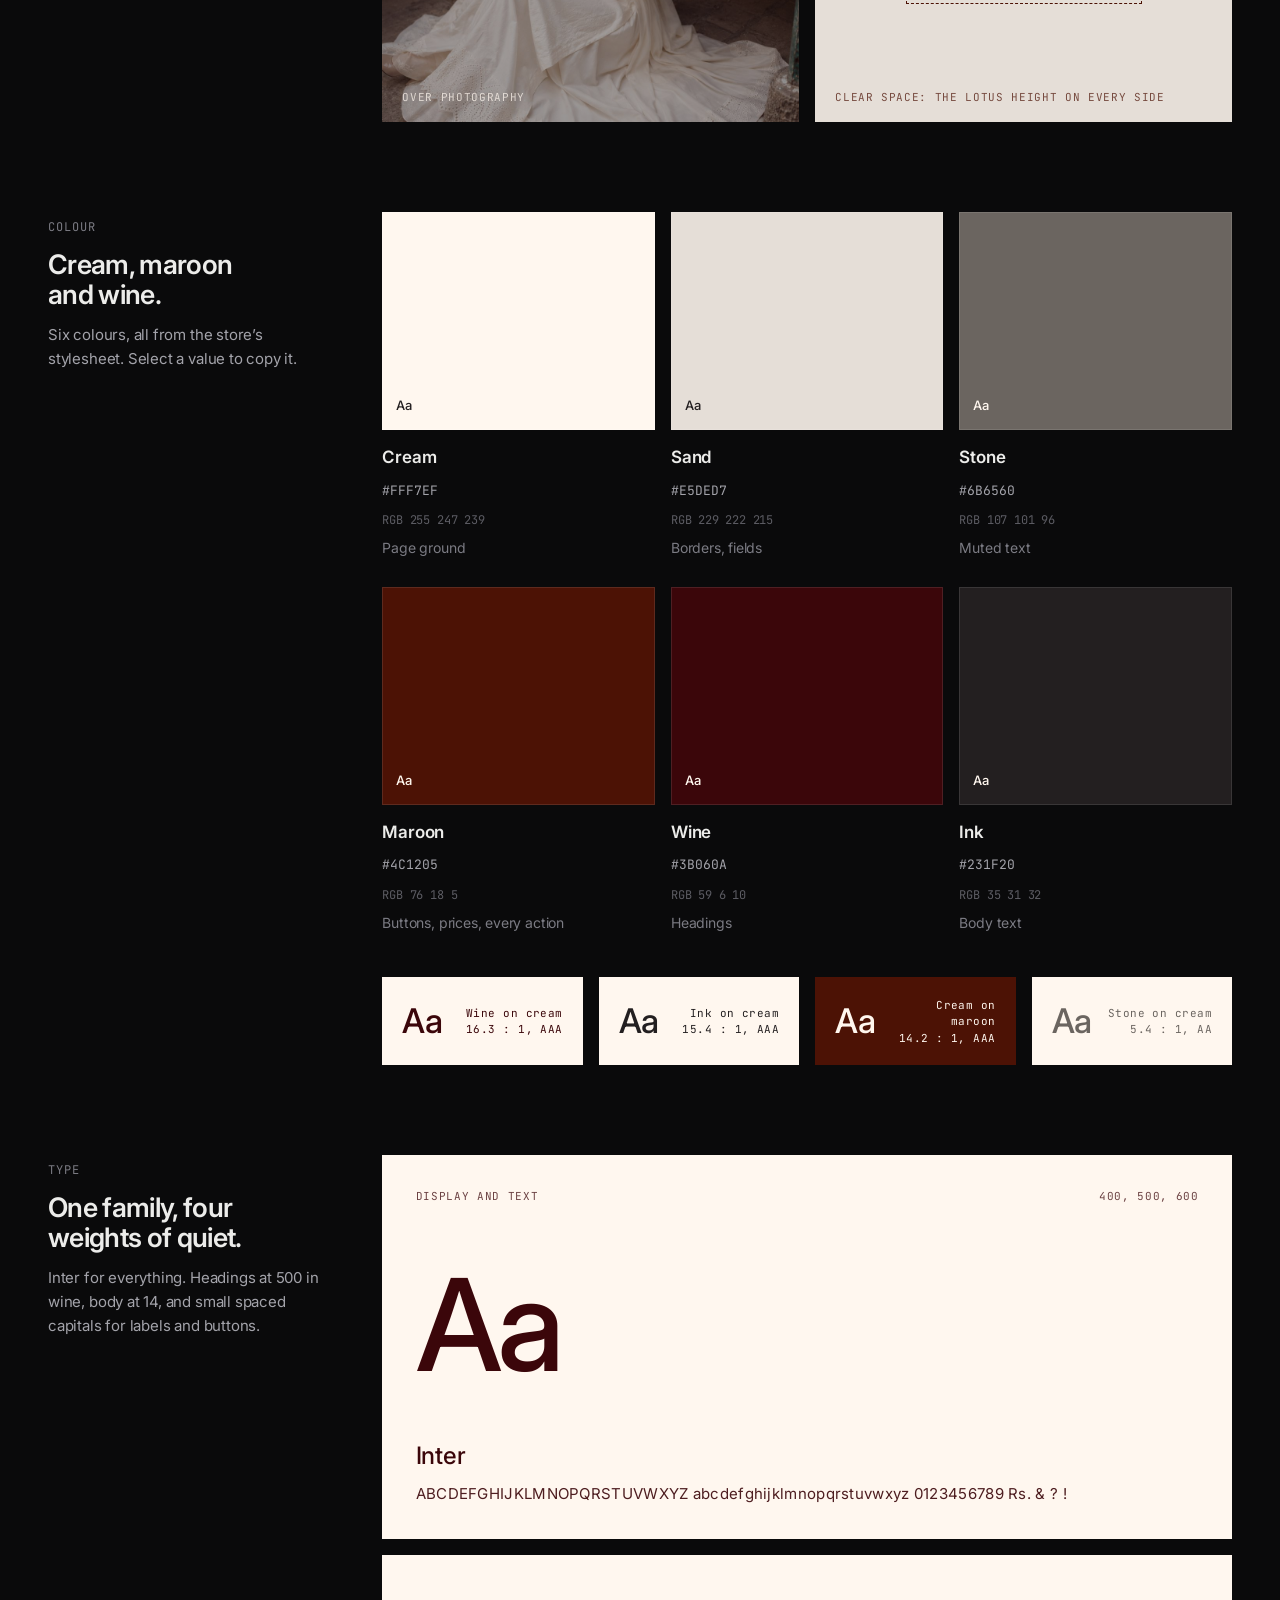
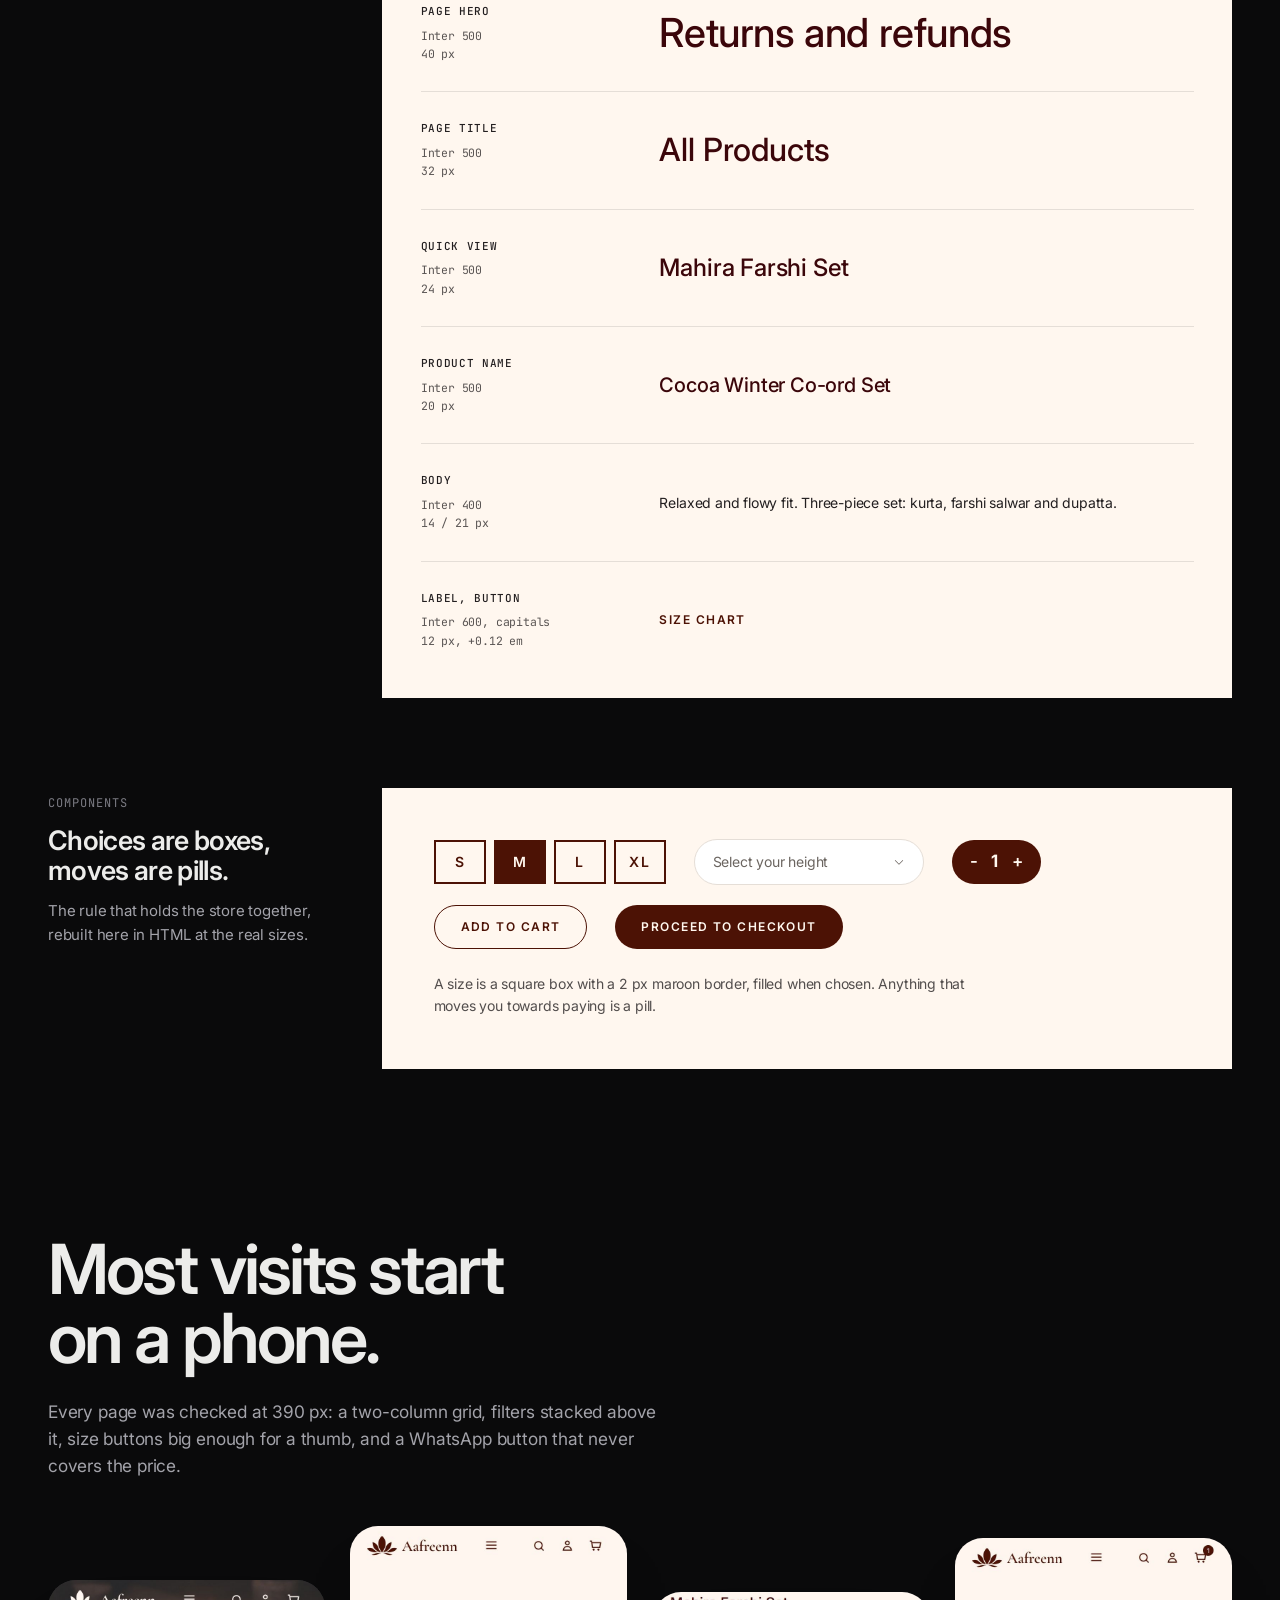
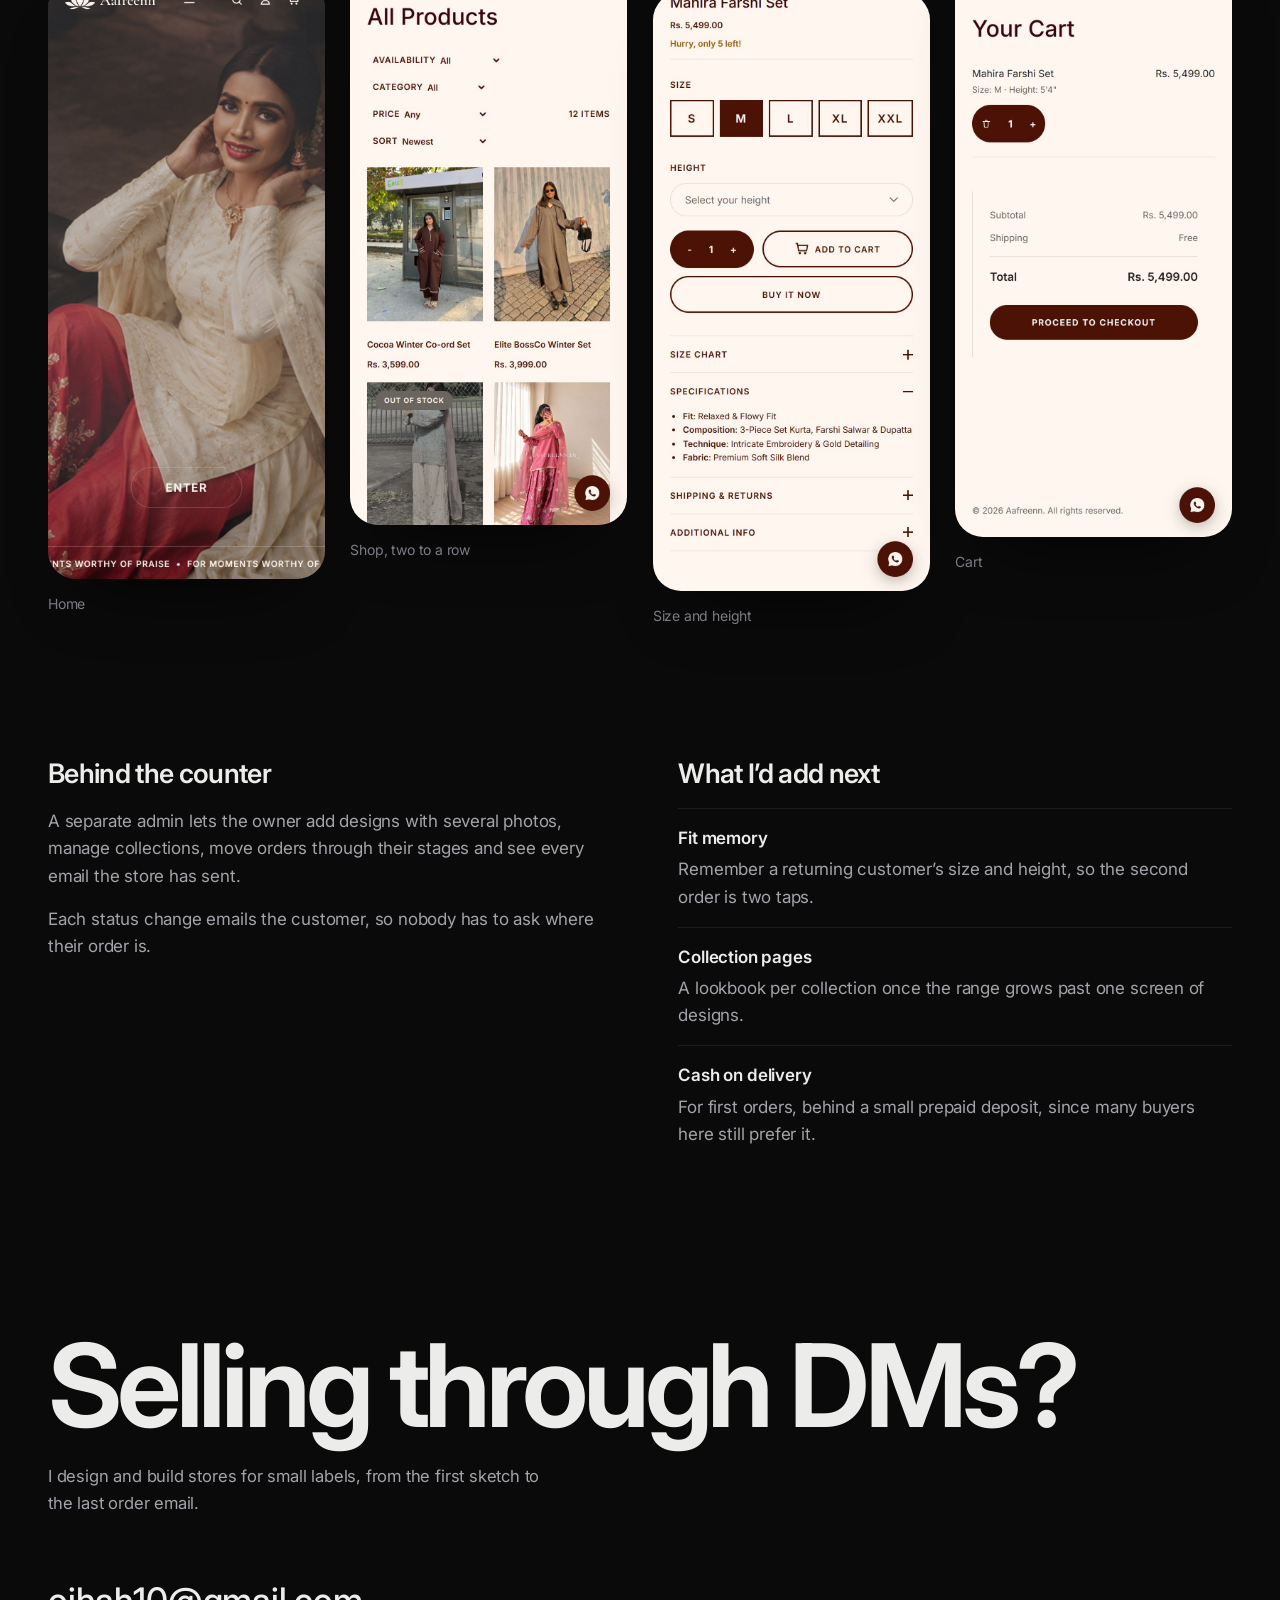
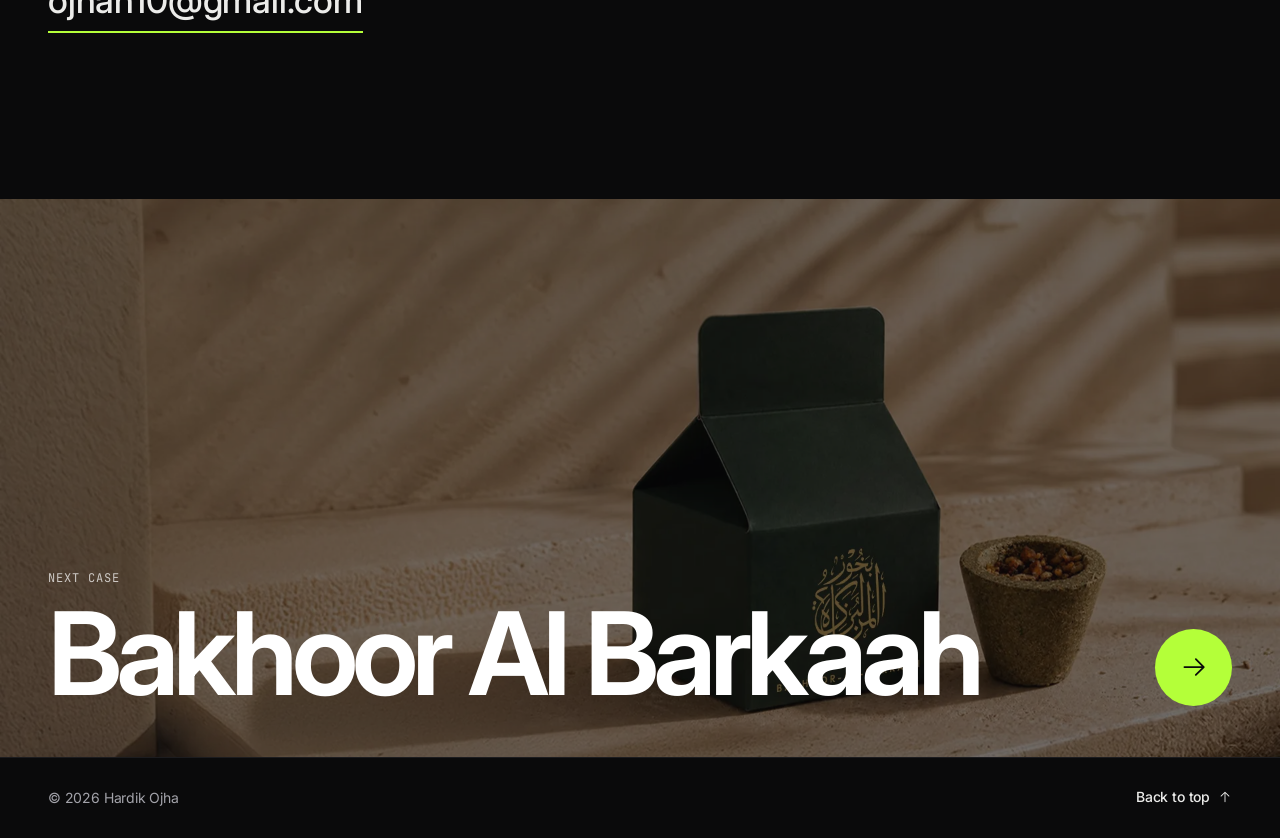
==== commit e53ffb61: "Prepare for GitHub Pages: add .nojekyll, drop removed sections from page descriptions Co-Authored-By" ====
--- a/aafreenn.html
+++ b/aafreenn.html
@@ -4,7 +4,7 @@
 <meta charset="UTF-8">
 <meta name="viewport" content="width=device-width, initial-scale=1.0">
 <title>Aafreenn case study - Hardik Ojha</title>
-<meta name="description" content="Designing and building aafreenn.in, a made-to-order store for handmade Indian suits: research, decisions, brand guidelines, key screens and what changed after launch.">
+<meta name="description" content="Designing and building aafreenn.in, a made-to-order store for handmade Indian suits: research, decisions, brand guidelines and key screens.">
 <meta name="theme-color" content="#0a0a0b">
 <meta property="og:title" content="Aafreenn, a case study by Hardik Ojha">
 <meta property="og:description" content="A made-to-order store for handmade Indian suits, cut to the buyer's height.">
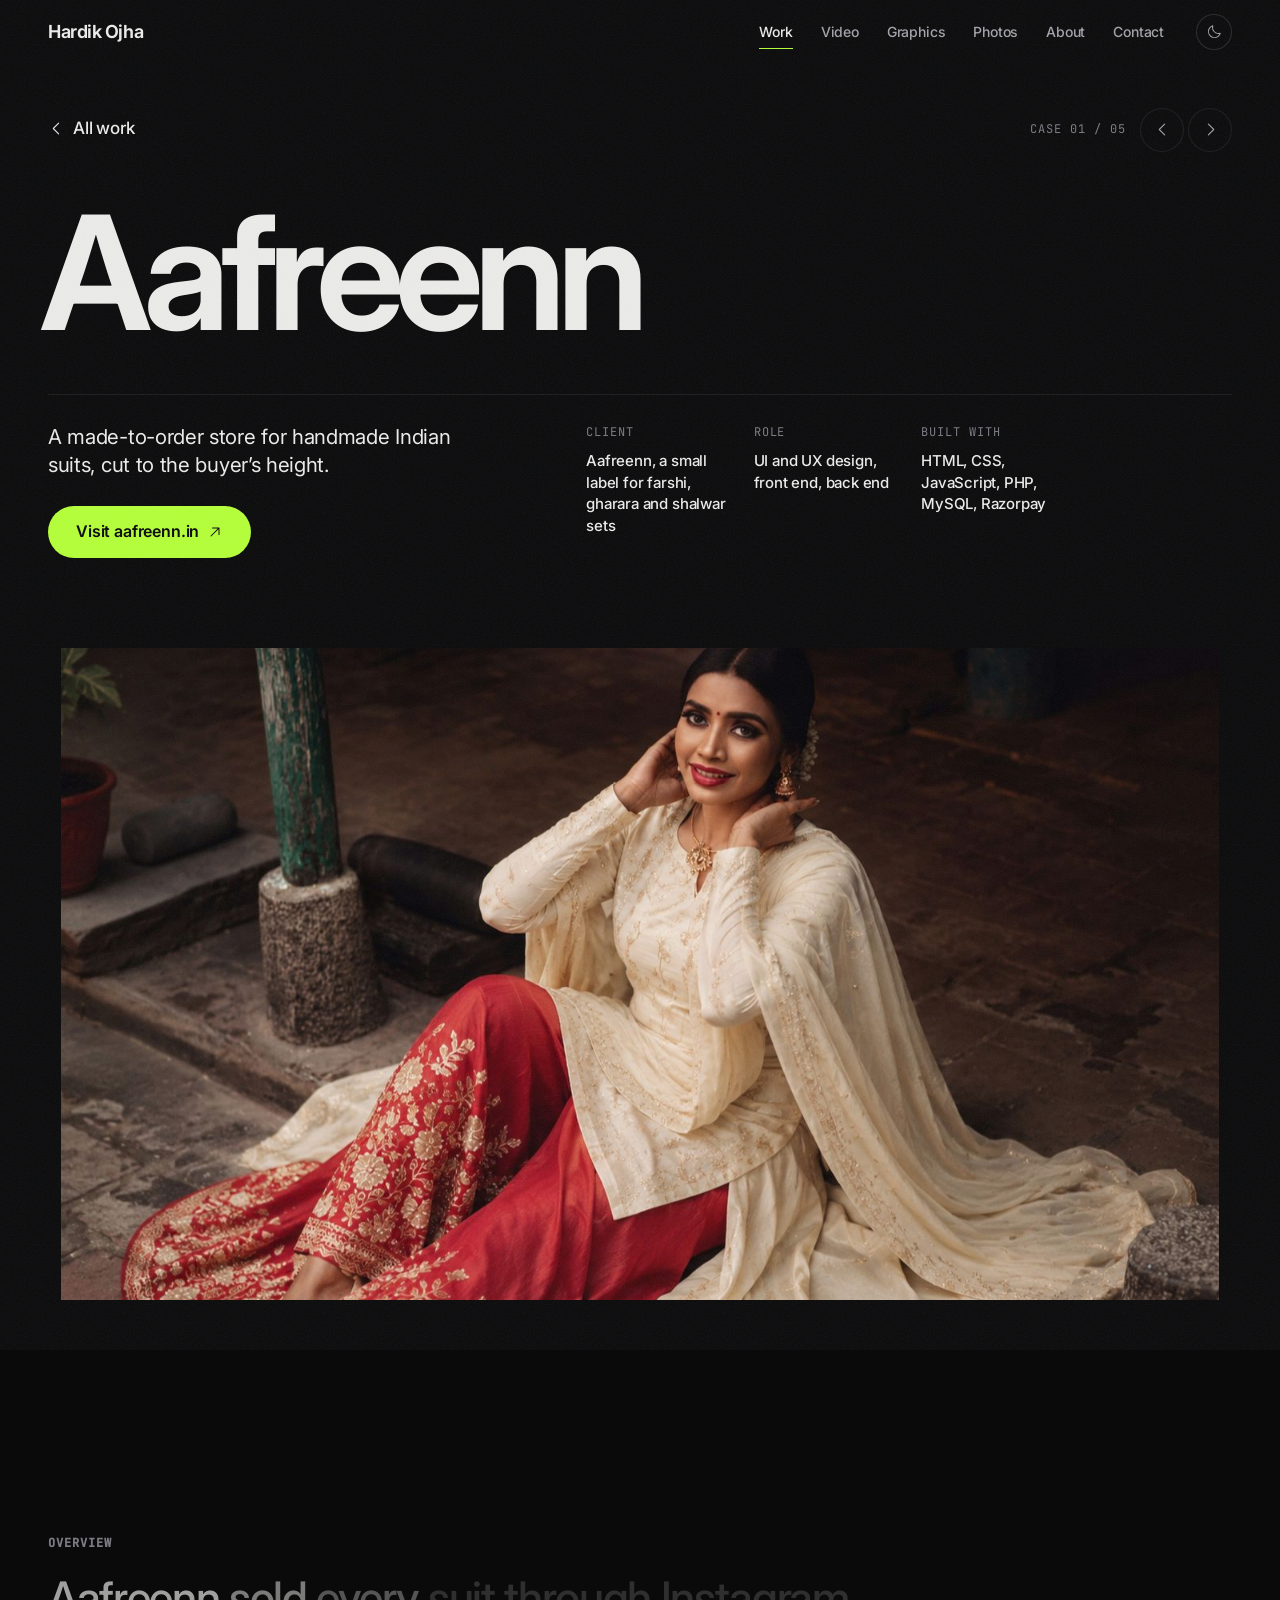
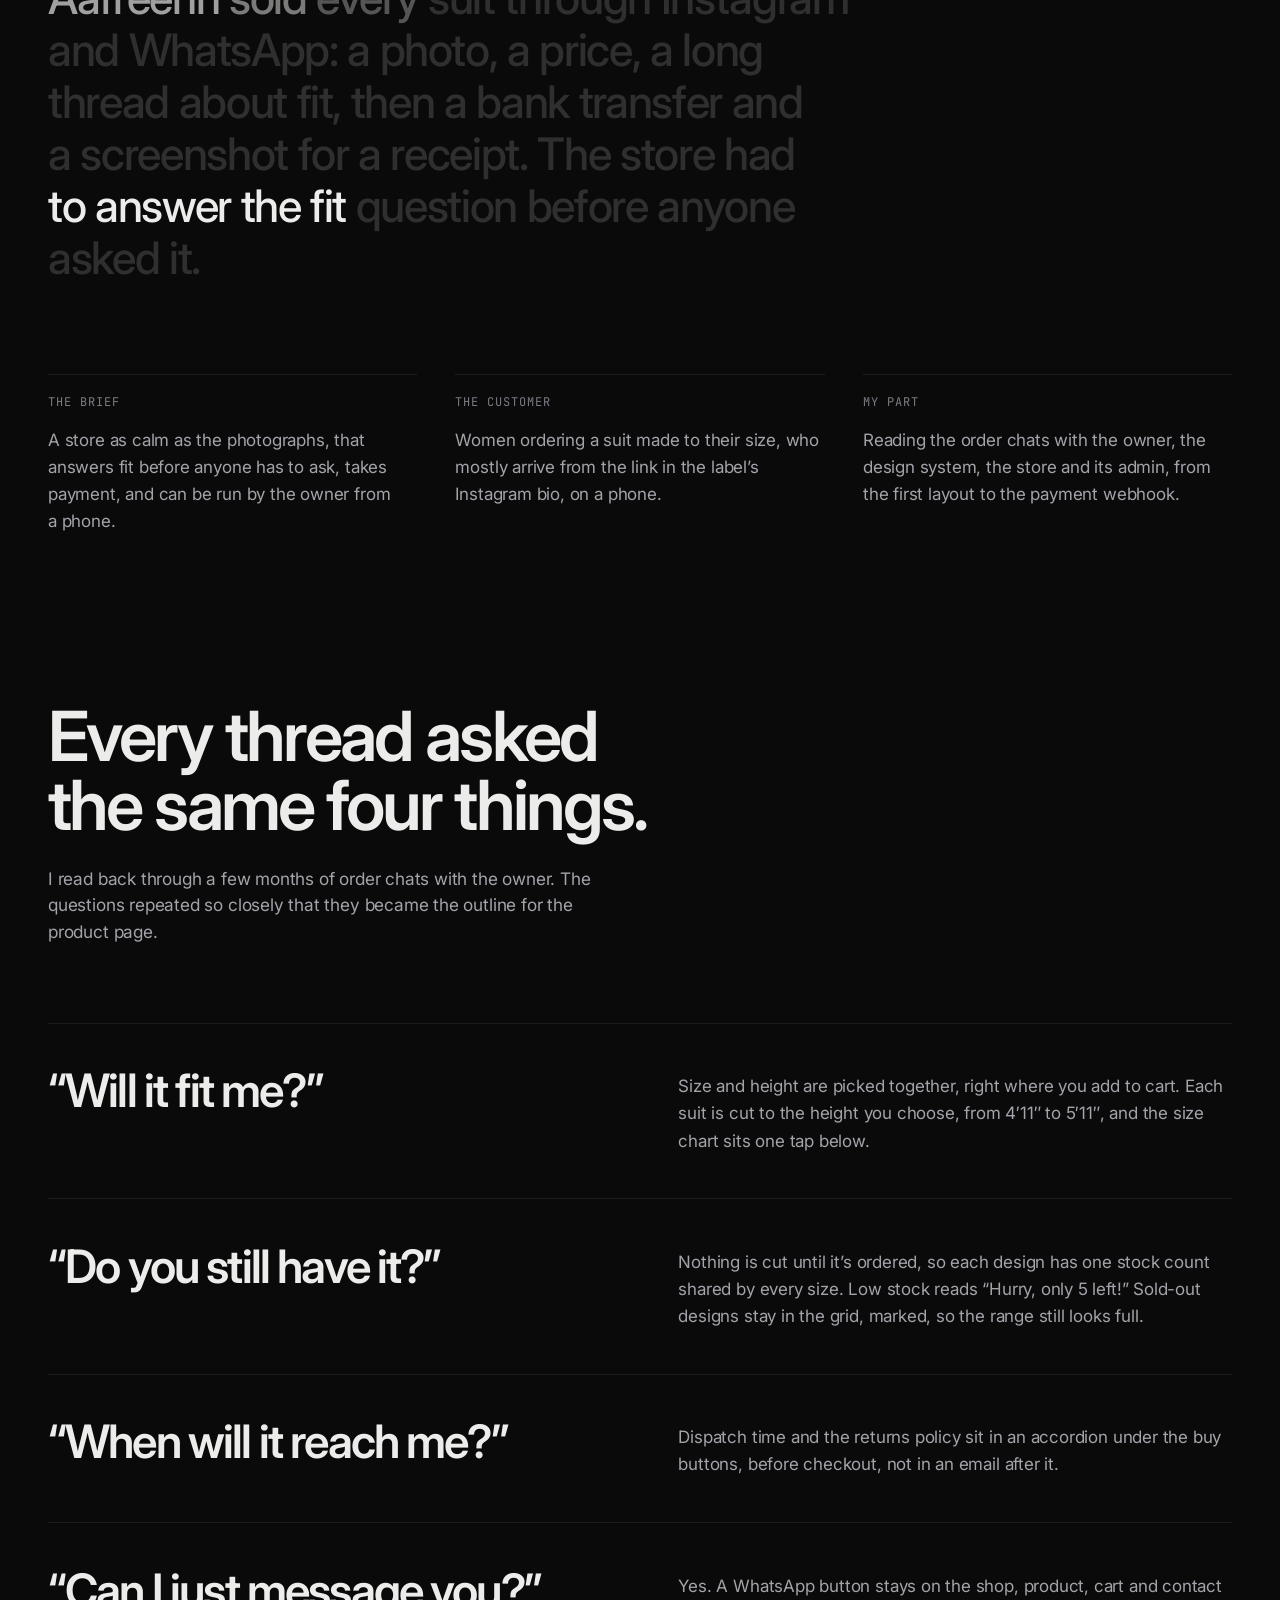
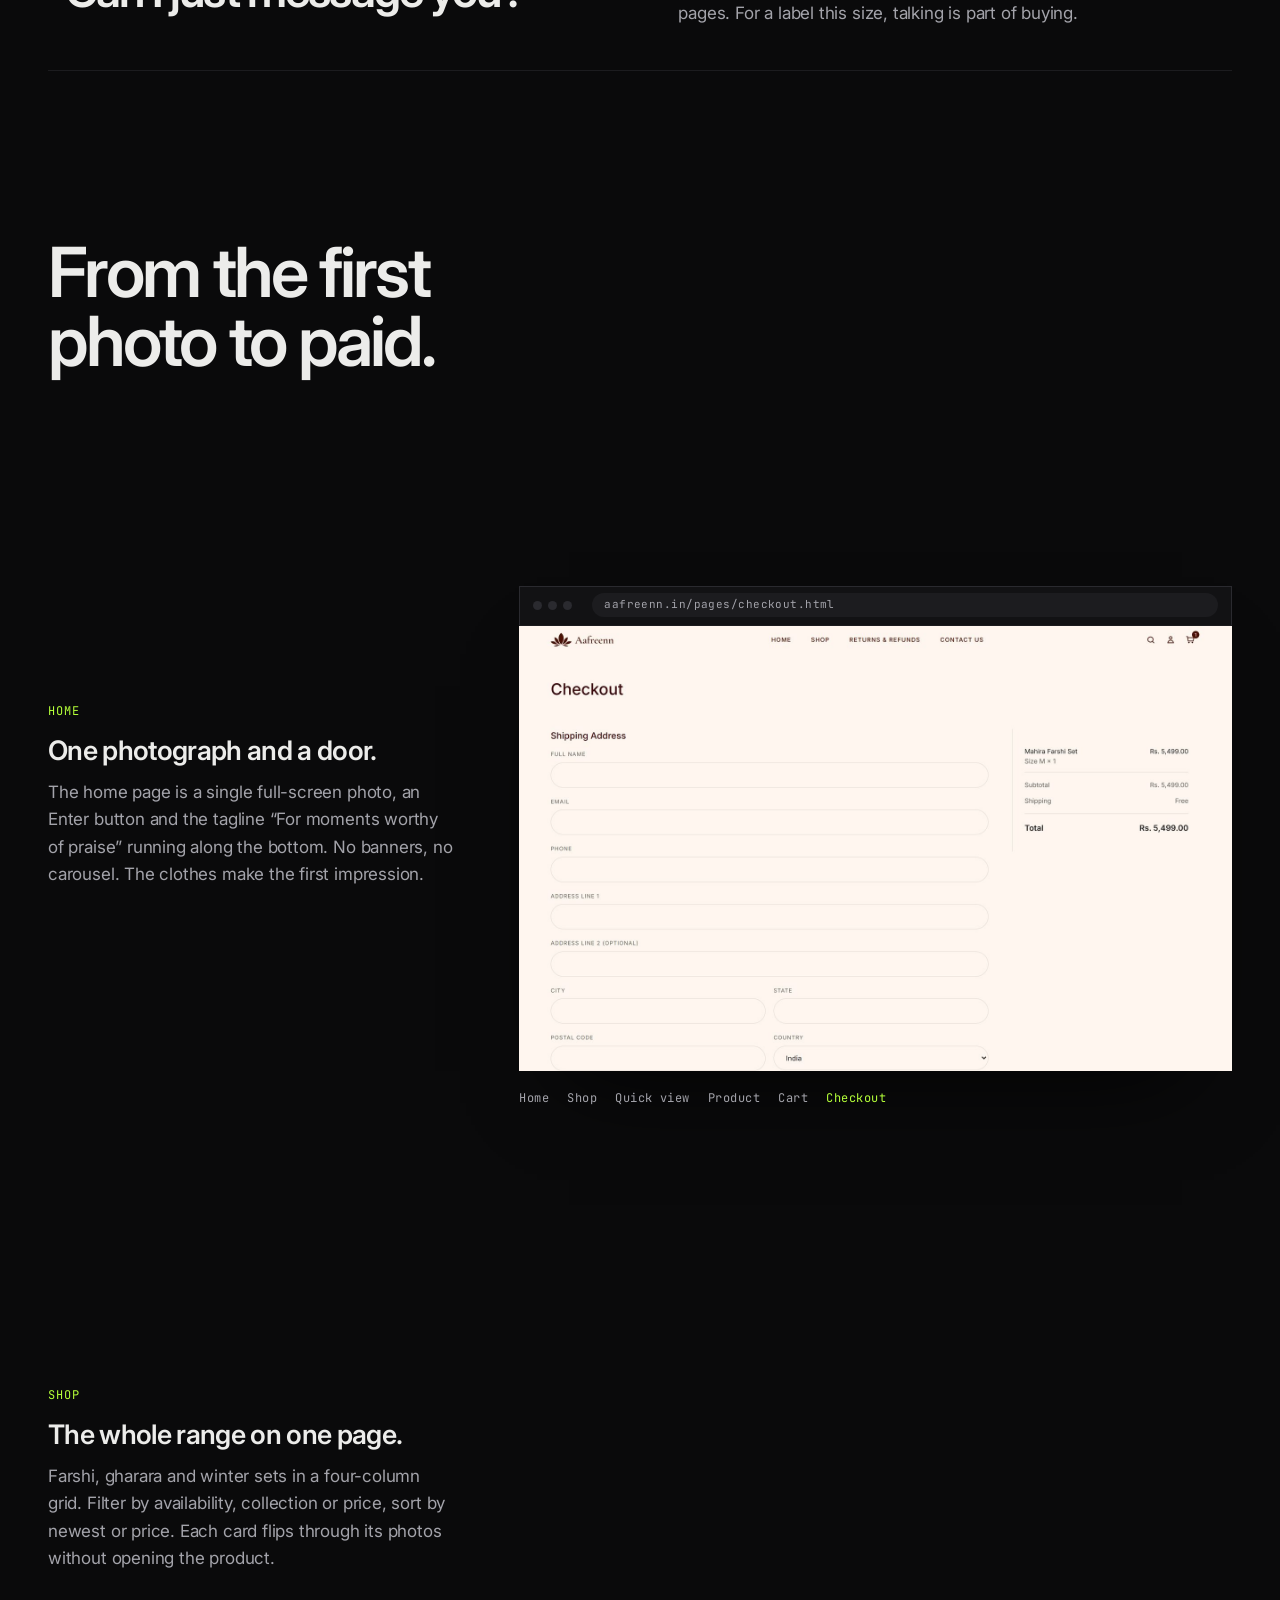
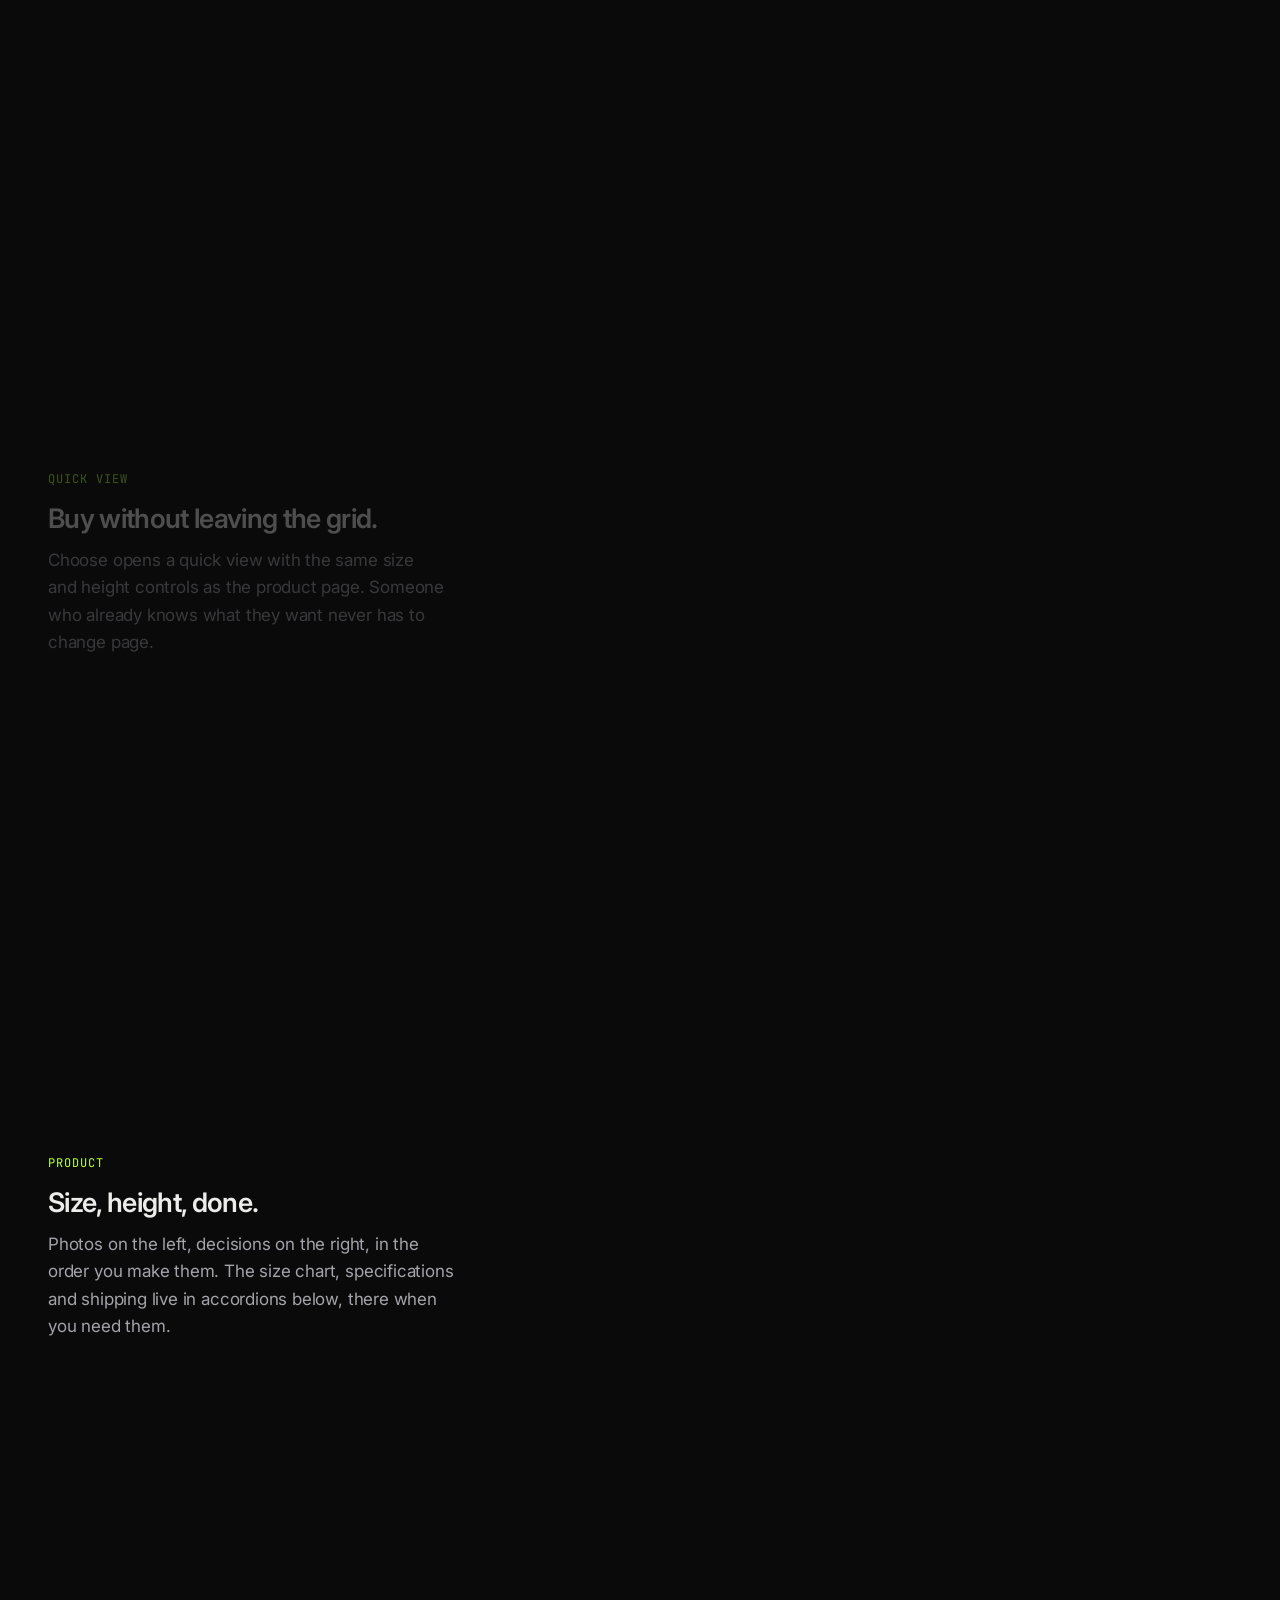
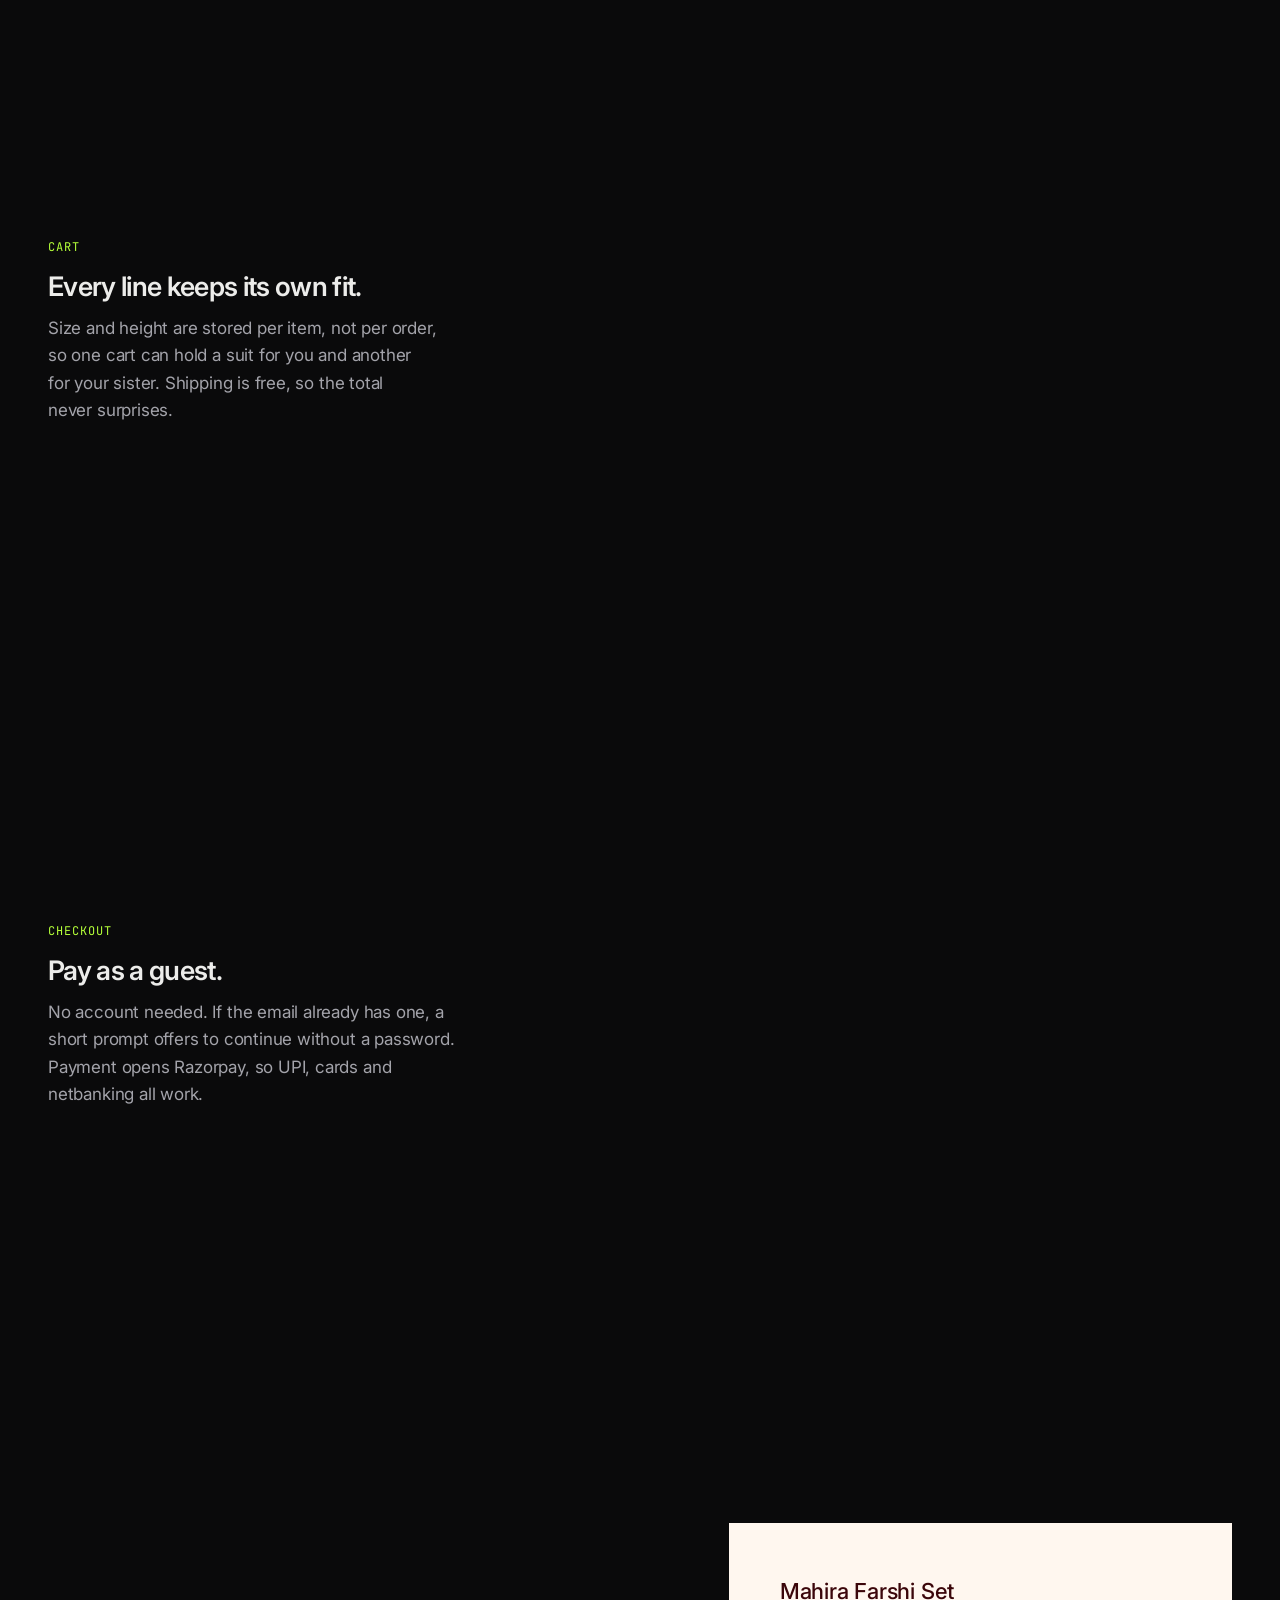
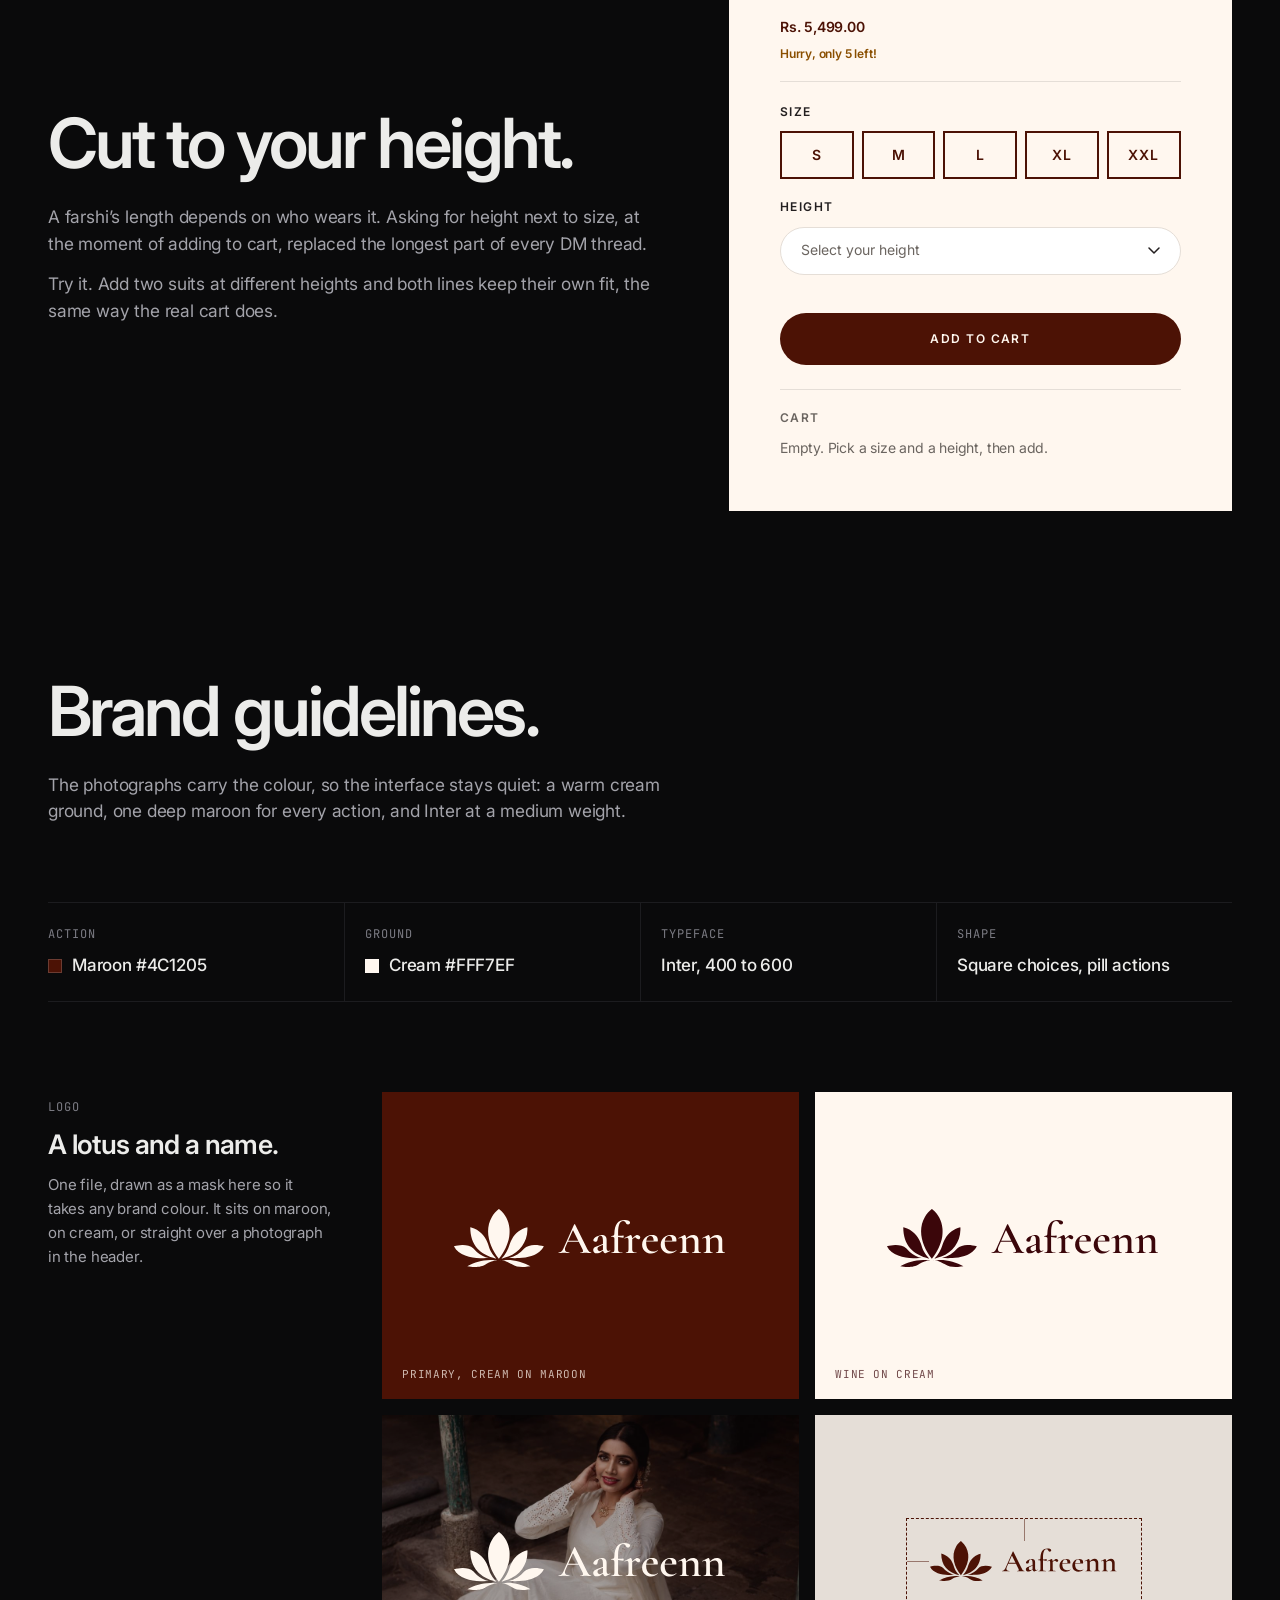
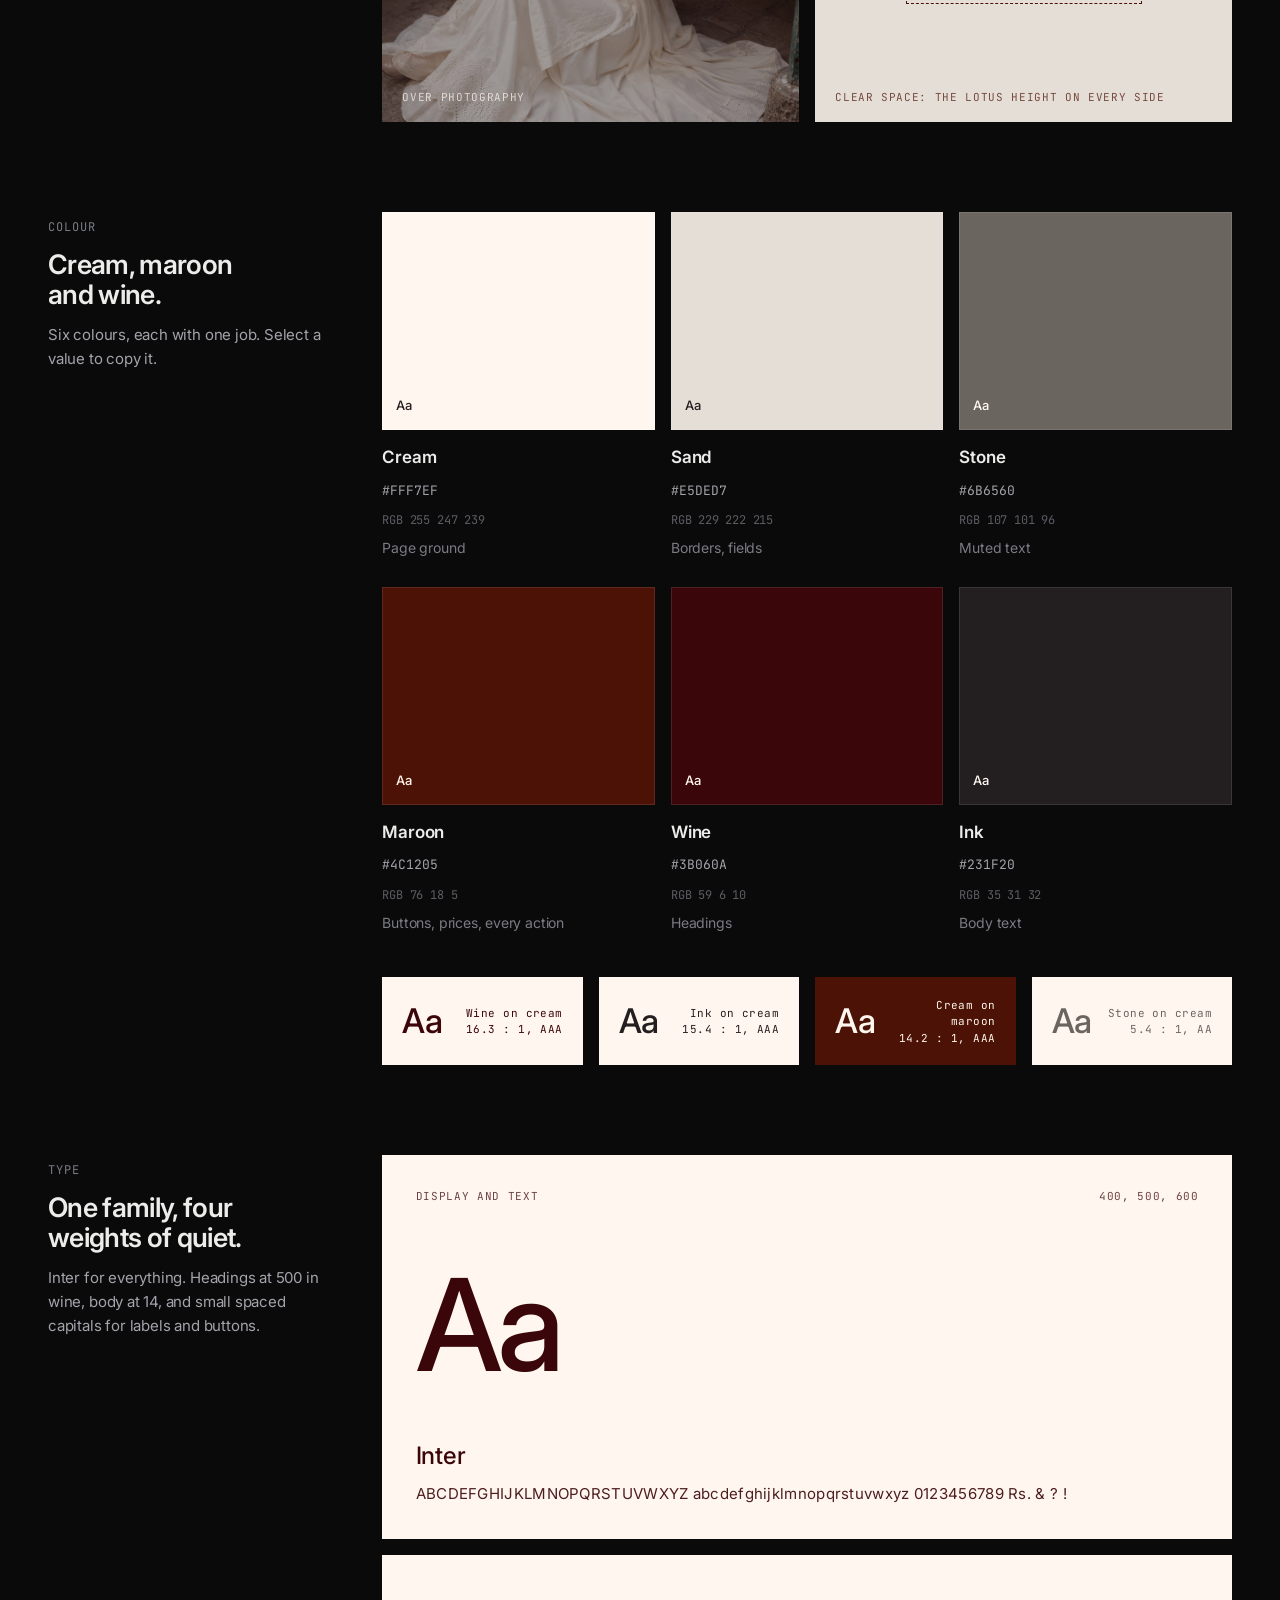
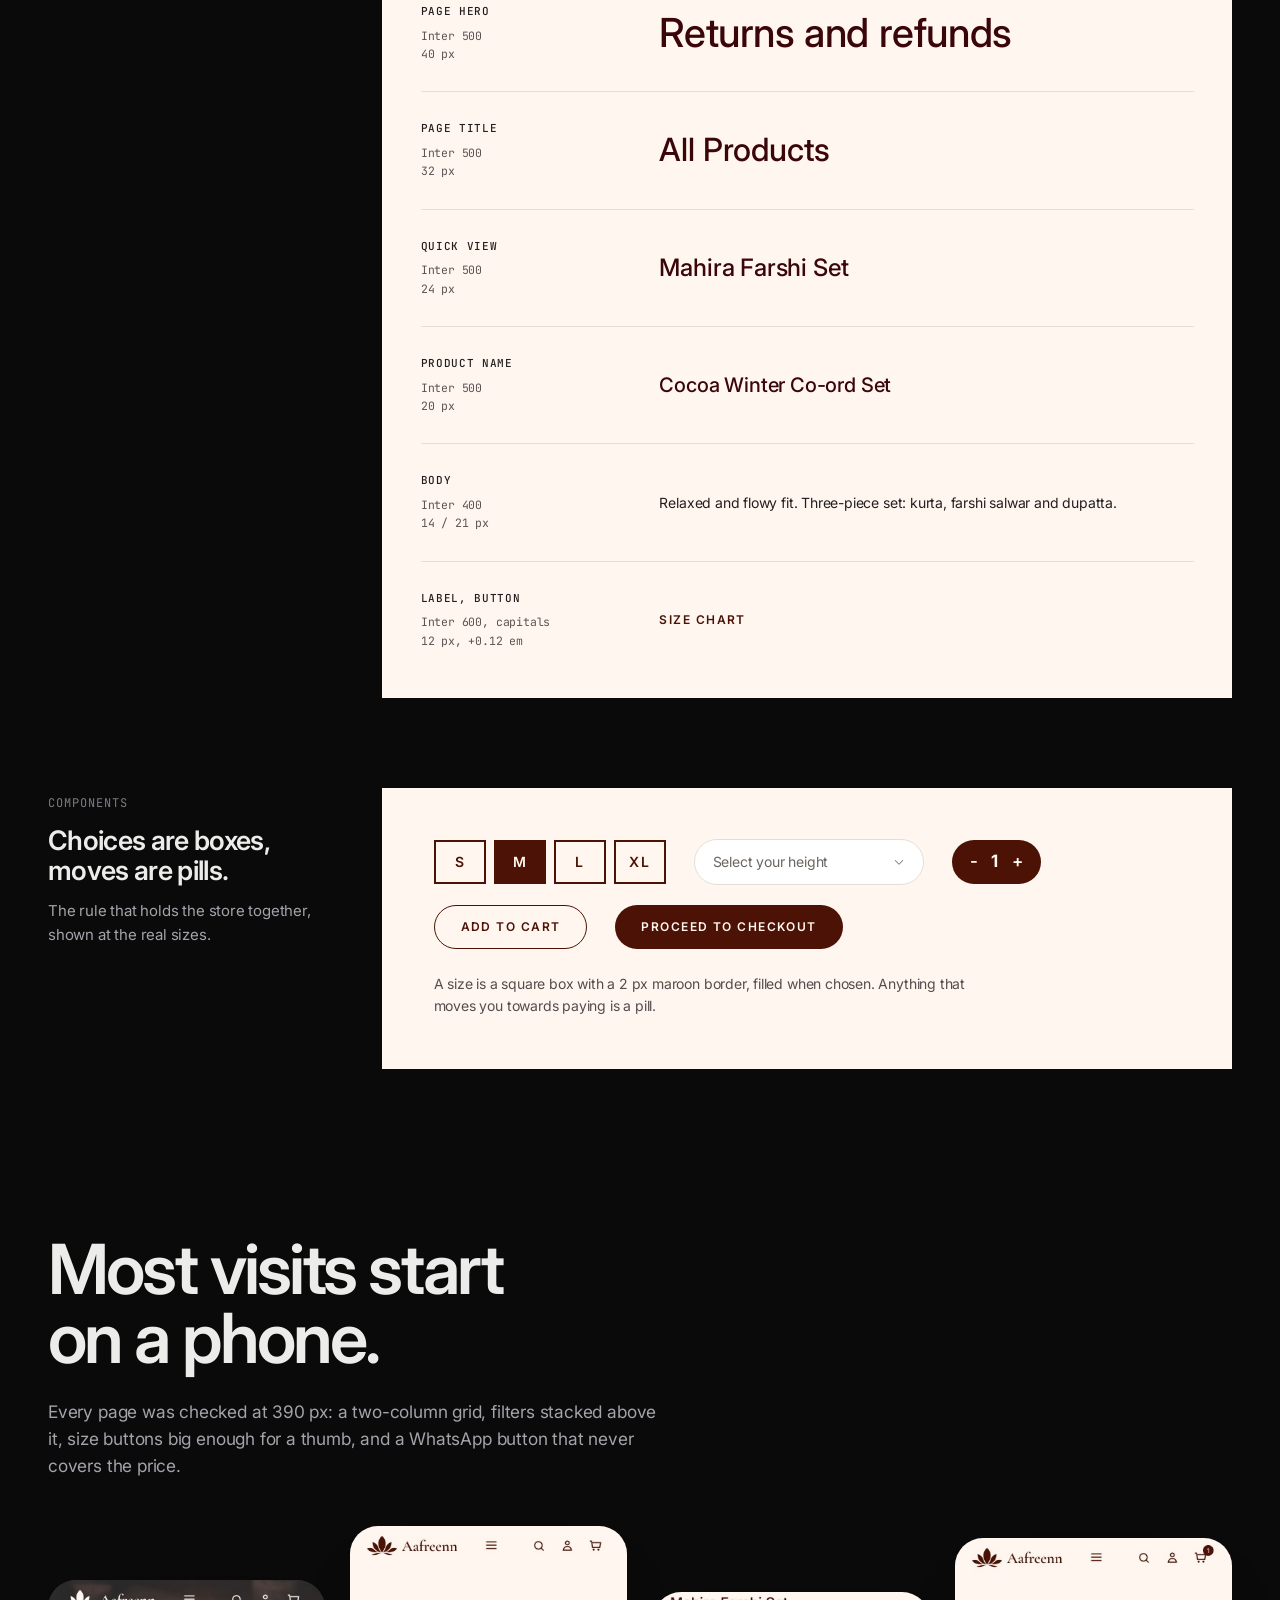
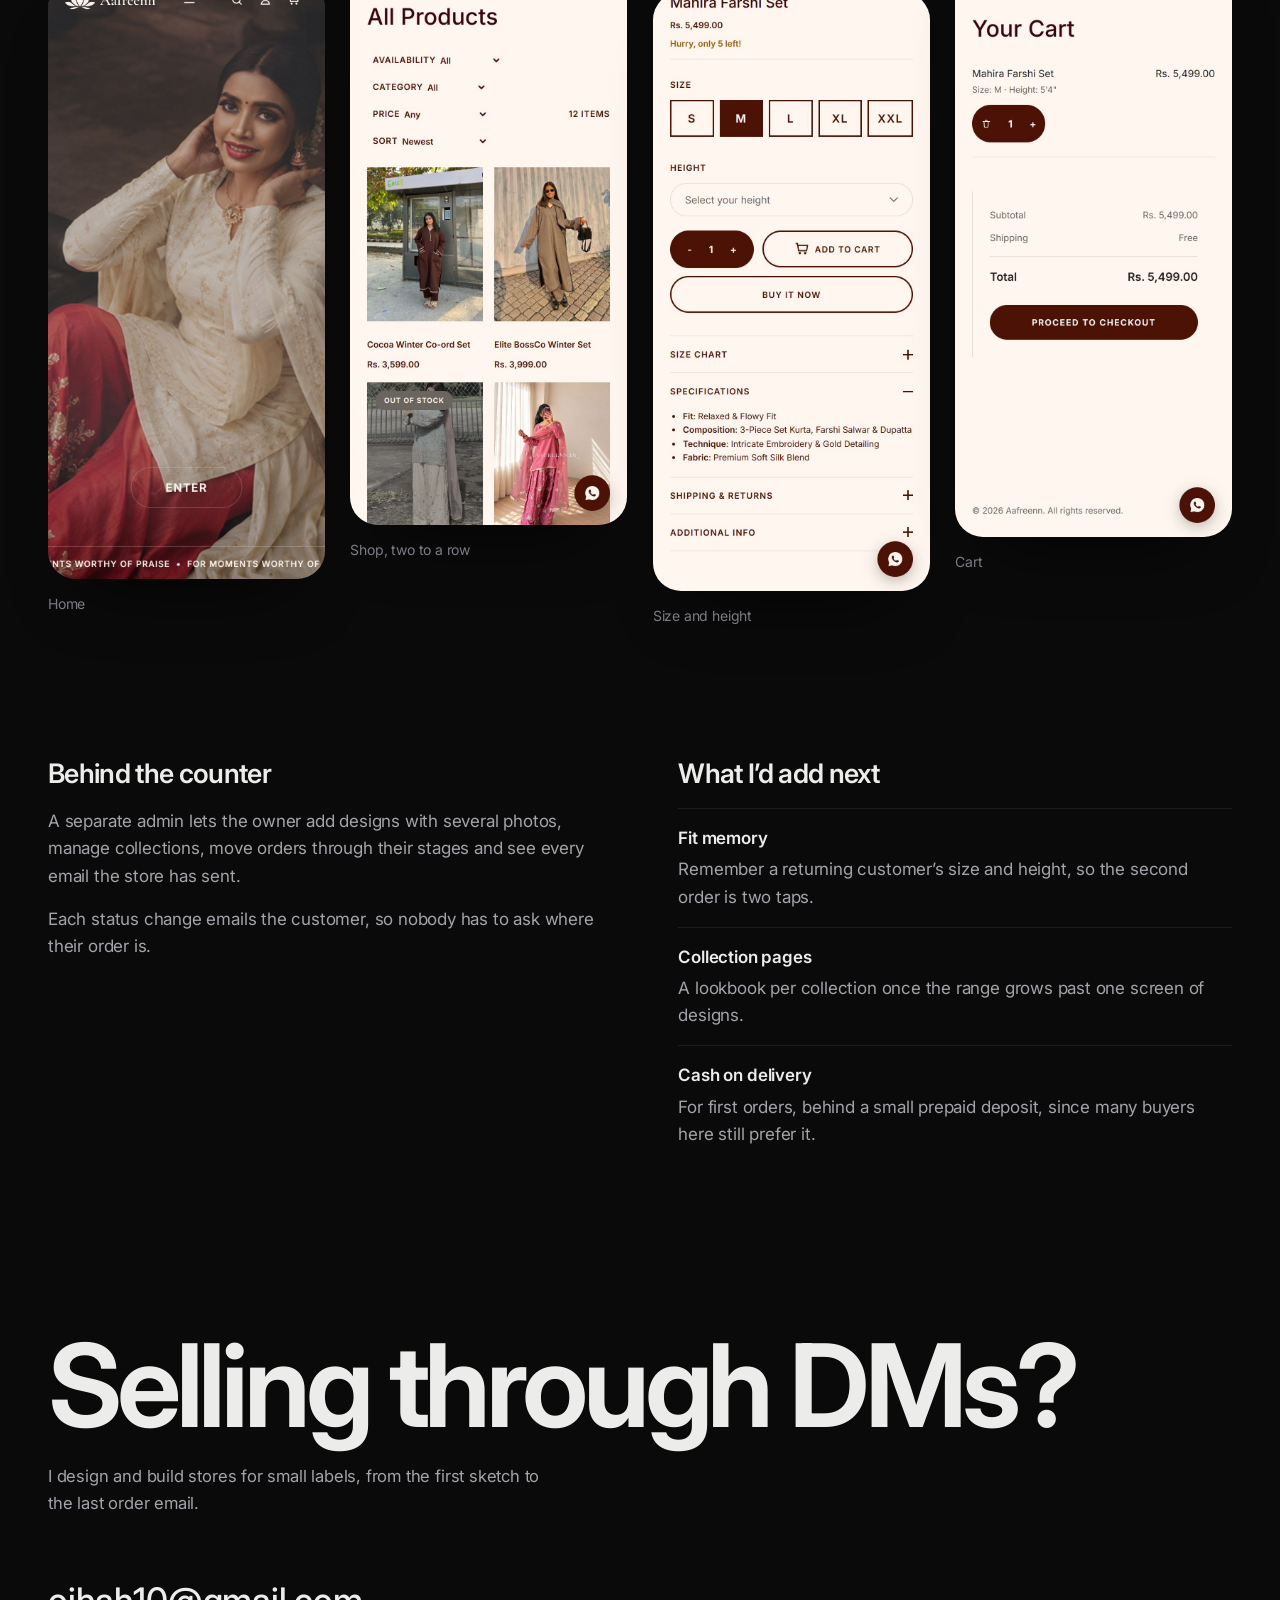
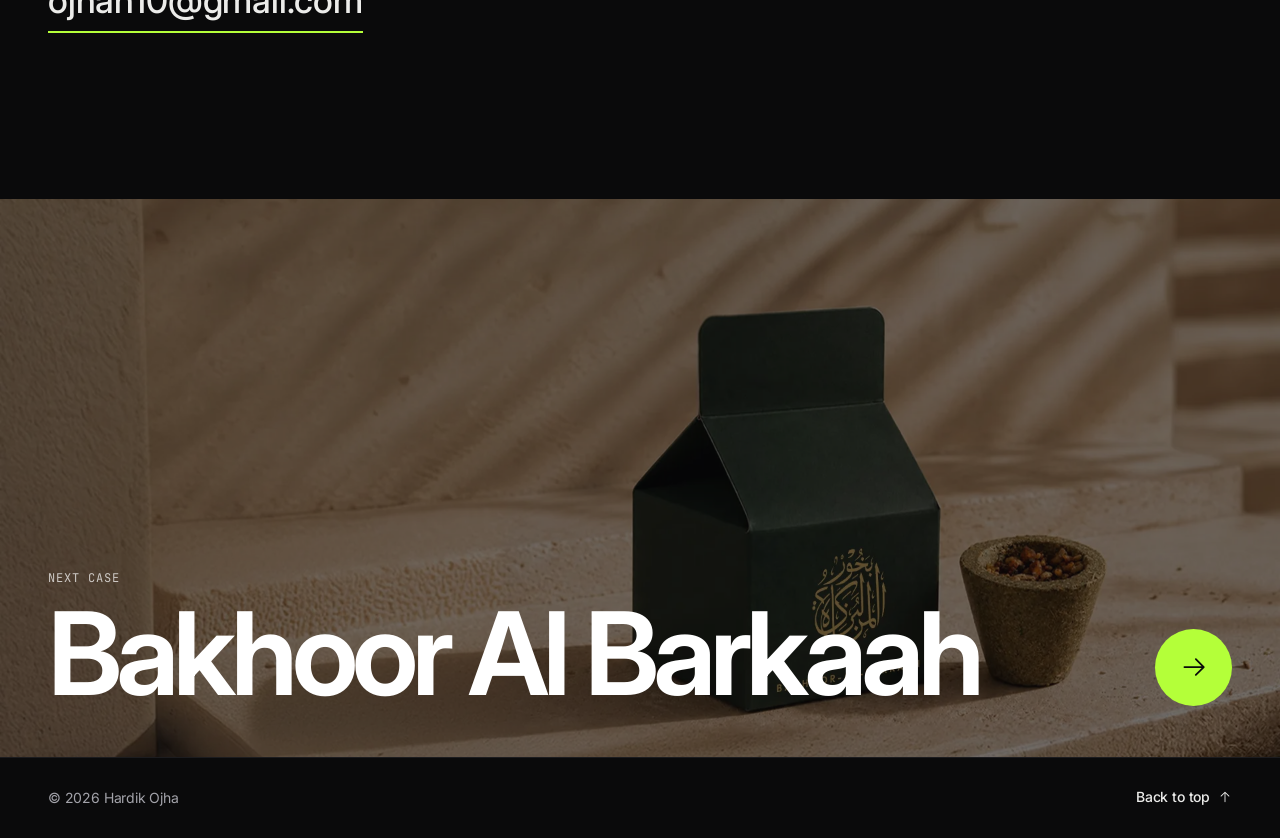
==== commit 7e18bc33: "Present all design work as the designer's own Remove every line that credited the design to a styles" ====
--- a/aafreenn.html
+++ b/aafreenn.html
@@ -245,7 +245,7 @@
       <div class="gd-side">
         <span class="st-label">Colour</span>
         <h3 class="st-h3">Cream, maroon and wine.</h3>
-        <p>Six colours, all from the store&rsquo;s stylesheet. Select a value to copy it.</p>
+        <p>Six colours, each with one job. Select a value to copy it.</p>
       </div>
       <div class="gd-main">
         <ul class="gd-swatches">
@@ -297,7 +297,7 @@
       <div class="gd-side">
         <span class="st-label">Components</span>
         <h3 class="st-h3">Choices are boxes, moves are pills.</h3>
-        <p>The rule that holds the store together, rebuilt here in HTML at the real sizes.</p>
+        <p>The rule that holds the store together, shown at the real sizes.</p>
       </div>
       <div class="gd-main">
         <div class="plate plate--pad" style="--pb:#fff7ef;--pi:#231f20" data-reveal>
--- a/css/study-aafreenn.css
+++ b/css/study-aafreenn.css
@@ -1,5 +1,5 @@
 /* Aafreenn study: the four questions, the sticky walkthrough, the fit demo and the brand's components.
-   Brand plates use the store's own tokens and stay the same in both themes. */
+   Brand plates use Aafreenn's colours and stay the same in both themes. */
 .study--aafreenn {
   --a-cream: #fff7ef; --a-sand: #e5ded7; --a-stone: #6b6560; --a-maroon: #4c1205; --a-maroon-2: #350c03; --a-wine: #3b060a; --a-ink: #231f20;
 }
